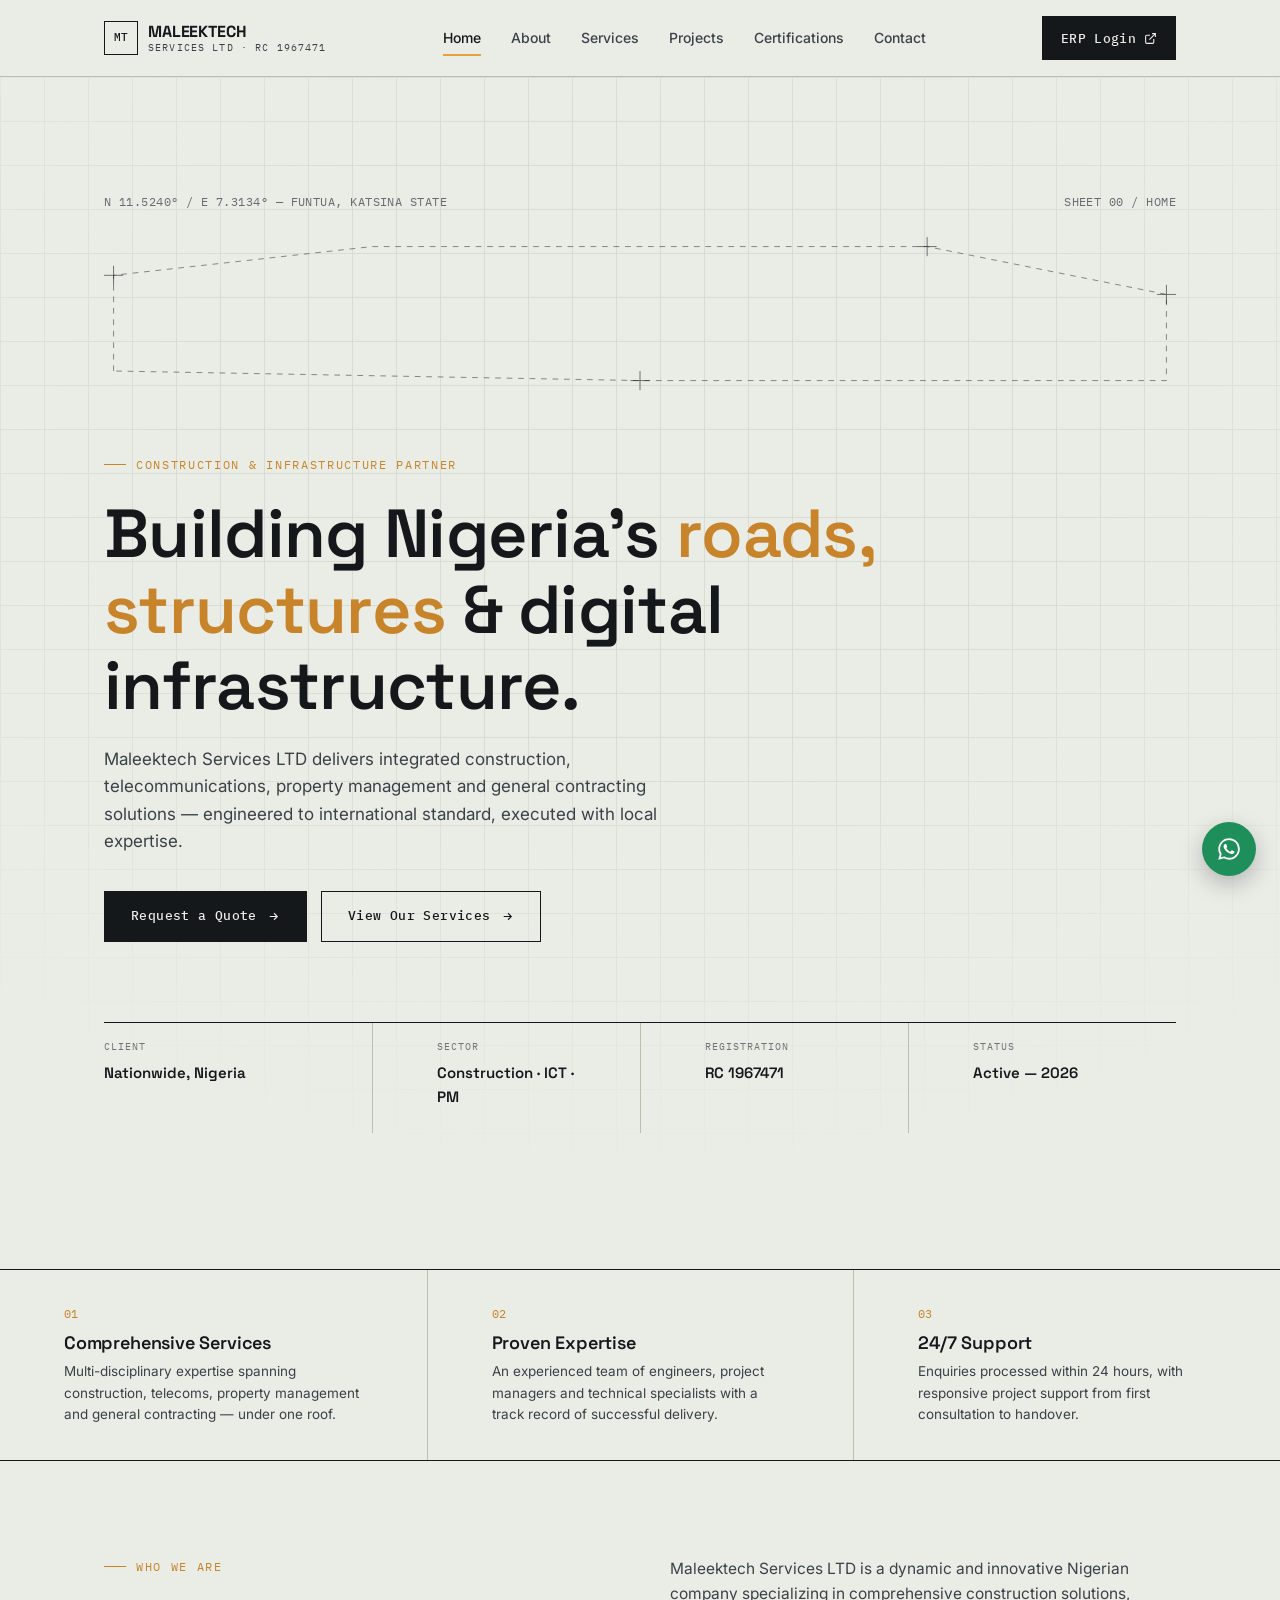
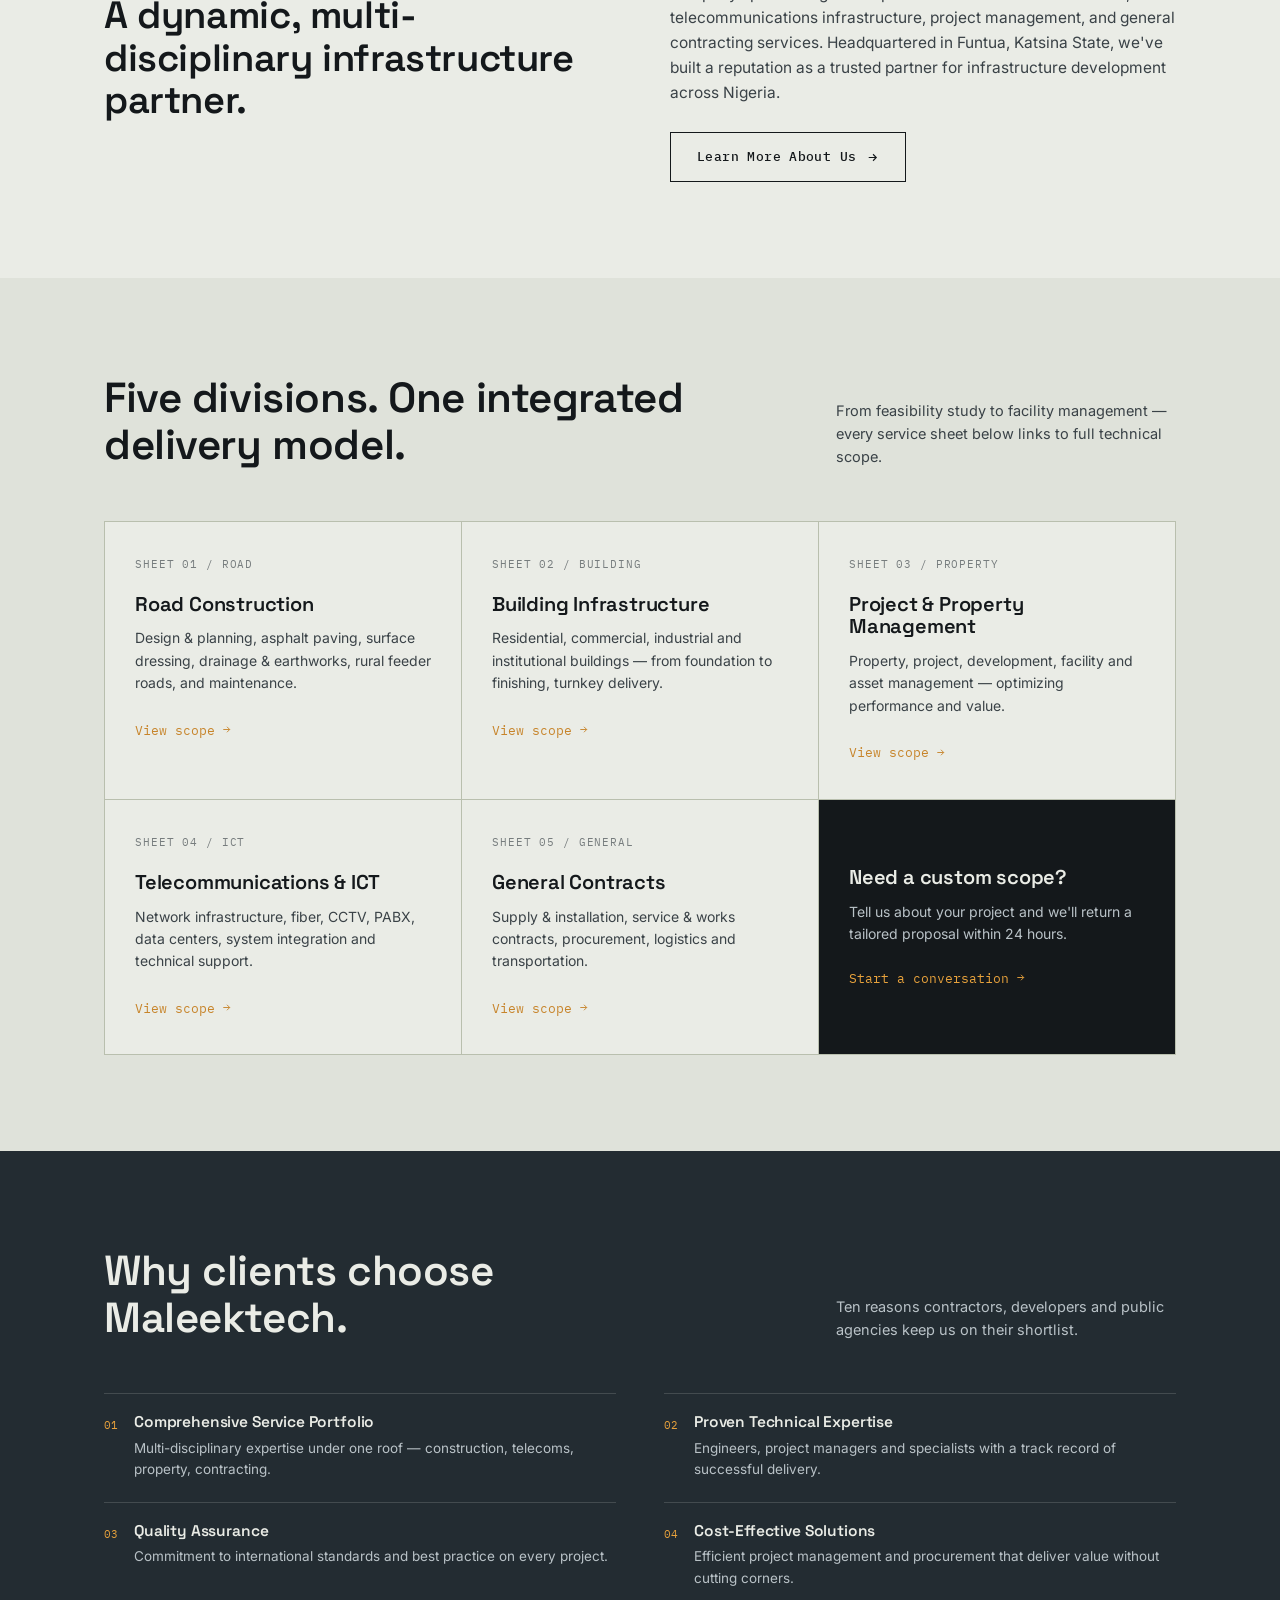
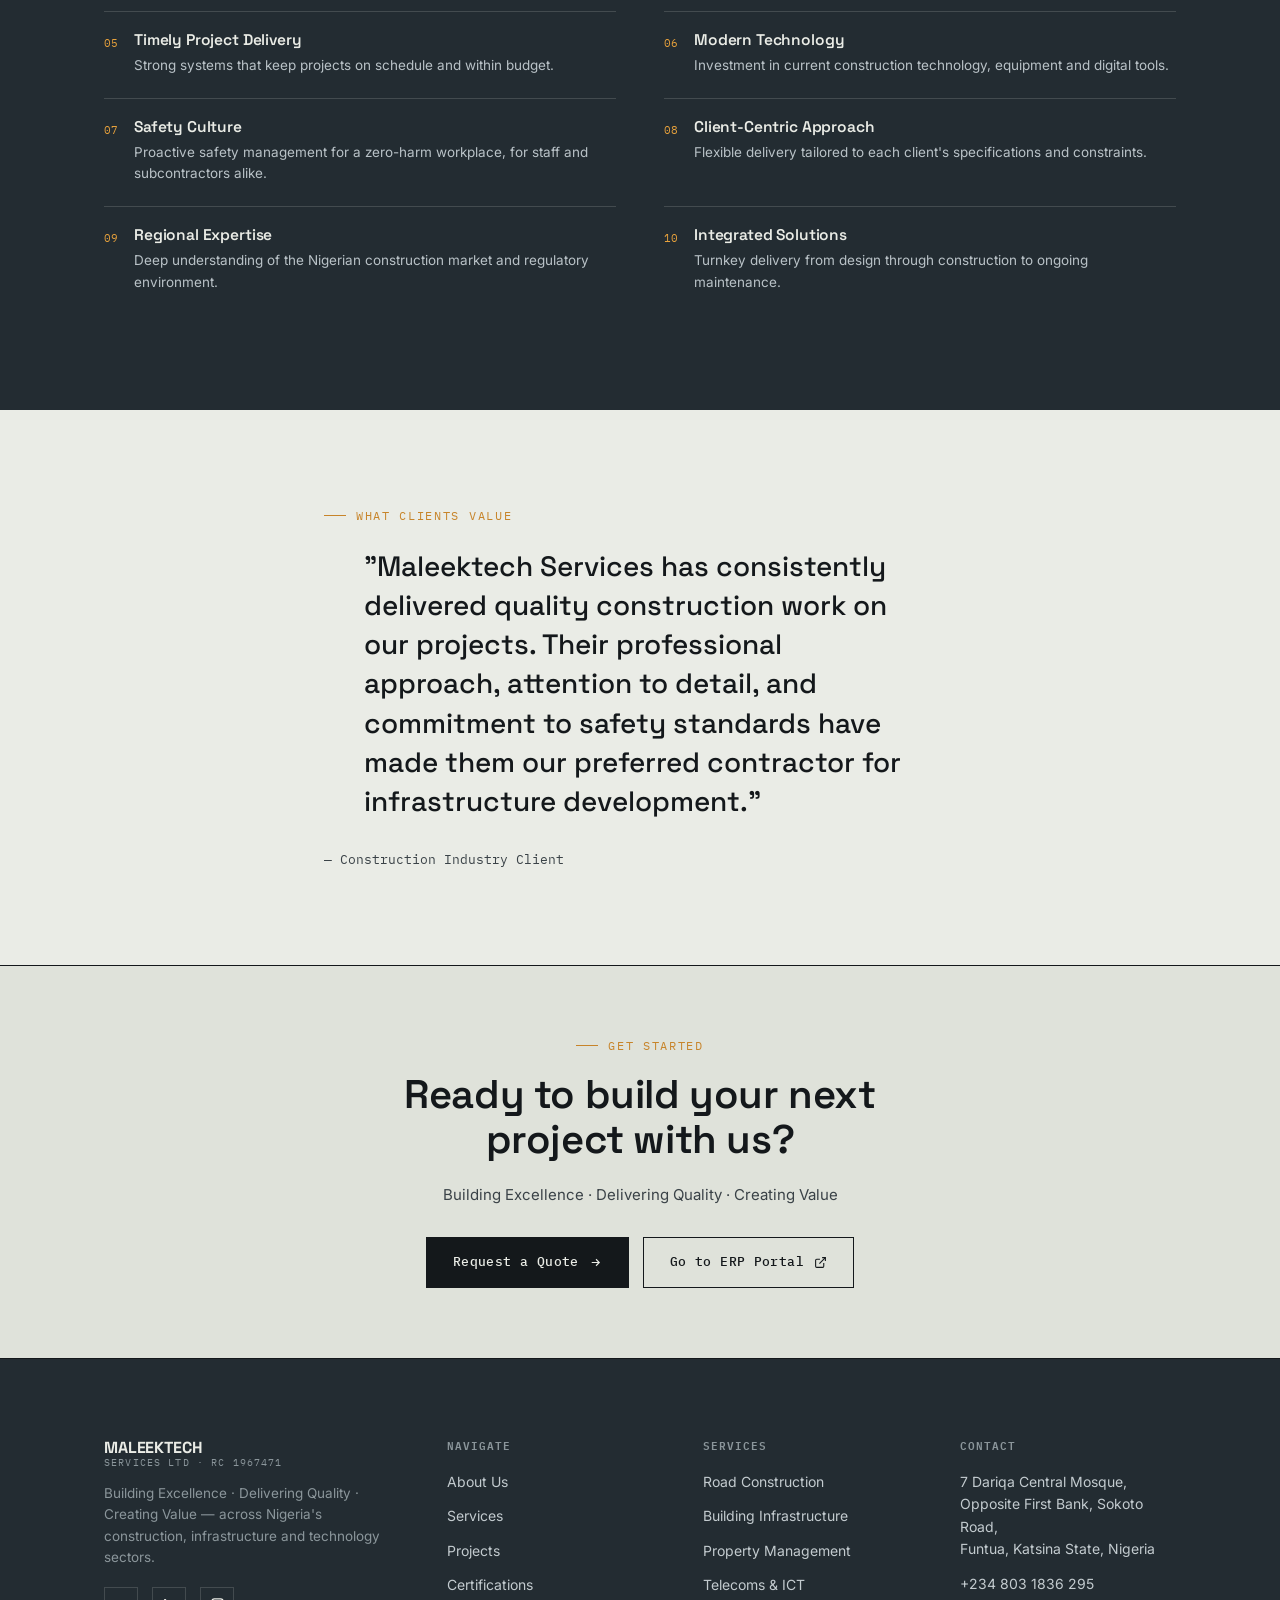
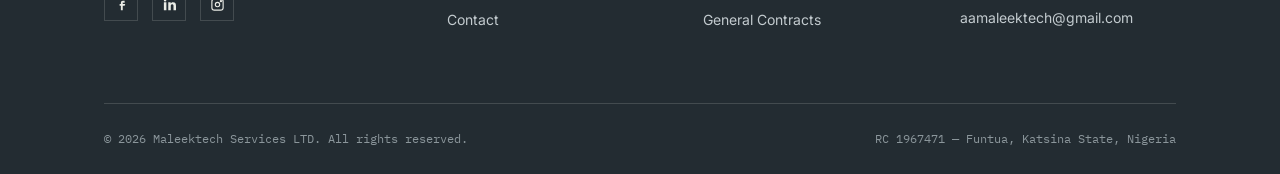
==== index.html @ f417056b "Initial upload of Maleektech Services Ltd website" ====
<!DOCTYPE html>
<html lang="en">
<head>
<meta charset="UTF-8">
<meta name="viewport" content="width=device-width, initial-scale=1.0">
<title>Maleektech Services LTD | Construction, Infrastructure &amp; ICT — Nigeria</title>
<meta name="description" content="Maleektech Services LTD (RC 1967471) delivers road construction, building infrastructure, telecommunications/ICT, property management and general contracting services across Nigeria.">
<link rel="stylesheet" href="css/style.css">
</head>
<body>

<!-- ================= HEADER ================= -->
<header class="site-header">
  <nav class="nav">
    <a href="index.html" class="brand">
      <div class="brand-mark"><span>MT</span></div>
      <div class="brand-text">MALEEKTECH<small>Services Ltd · RC 1967471</small></div>
    </a>
    <div class="nav-links">
      <a href="index.html" class="active">Home</a>
      <a href="about.html">About</a>
      <div class="has-drop">
        <a href="services.html">Services</a>
        <div class="dropdown">
          <a href="services.html#road">Road Construction</a>
          <a href="services.html#building">Building Infrastructure</a>
          <a href="services.html#property">Project &amp; Property Mgmt</a>
          <a href="services.html#ict">Telecoms &amp; ICT</a>
          <a href="services.html#general">General Contracts</a>
        </div>
      </div>
      <a href="projects.html">Projects</a>
      <a href="certifications.html">Certifications</a>
      <a href="contact.html">Contact</a>
    </div>
    <a class="erp-btn" href="https://maleek-tech.web.app/" target="_blank" rel="noopener">
      <span class="long">ERP</span> Login
      <svg viewBox="0 0 24 24" fill="none" stroke="currentColor" stroke-width="2"><path d="M18 13v6a2 2 0 01-2 2H5a2 2 0 01-2-2V8a2 2 0 012-2h6"/><path d="M15 3h6v6"/><path d="M10 14L21 3"/></svg>
    </a>
    <button class="nav-toggle" aria-label="Toggle menu" aria-expanded="false">
      <span></span><span></span><span></span>
    </button>
  </nav>
  <div class="mobile-panel">
    <div class="container">
      <a href="index.html">Home</a>
      <a href="about.html">About</a>
      <a href="services.html">Services</a>
      <a href="services.html#road" class="sub">— Road Construction</a>
      <a href="services.html#building" class="sub">— Building Infrastructure</a>
      <a href="services.html#property" class="sub">— Project &amp; Property Mgmt</a>
      <a href="services.html#ict" class="sub">— Telecoms &amp; ICT</a>
      <a href="services.html#general" class="sub">— General Contracts</a>
      <a href="projects.html">Projects</a>
      <a href="certifications.html">Certifications</a>
      <a href="contact.html">Contact</a>
      <a href="https://maleek-tech.web.app/" target="_blank" rel="noopener">ERP Login ↗</a>
    </div>
  </div>
</header>

<!-- ================= HERO ================= -->
<section class="hero reg-frame">
  <div class="hero-grid-bg"></div>
  <div class="hero-inner">
    <div class="hero-coords">
      <span>N 11.5240° / E 7.3134° — FUNTUA, KATSINA STATE</span>
      <span>SHEET 00 / HOME</span>
    </div>

    <div class="hero-boundary" aria-hidden="true">
      <svg viewBox="0 0 1120 160" preserveAspectRatio="none">
        <path class="boundary-path" d="M10,140 L10,40 L280,10 L860,10 L1110,60 L1110,150 L560,150 L10,140 Z"/>
        <g class="corner-mark c1" stroke="var(--ink)" stroke-width="1"><line x1="0" y1="40" x2="20" y2="40"/><line x1="10" y1="30" x2="10" y2="50"/></g>
        <g class="corner-mark c2" stroke="var(--ink)" stroke-width="1"><line x1="850" y1="10" x2="870" y2="10"/><line x1="860" y1="0" x2="860" y2="20"/></g>
        <g class="corner-mark c3" stroke="var(--ink)" stroke-width="1"><line x1="1100" y1="60" x2="1120" y2="60"/><line x1="1110" y1="50" x2="1110" y2="70"/></g>
        <g class="corner-mark c4" stroke="var(--ink)" stroke-width="1"><line x1="550" y1="150" x2="570" y2="150"/><line x1="560" y1="140" x2="560" y2="160"/></g>
      </svg>
    </div>

    <div class="hero-content">
      <div class="eyebrow">Construction &amp; Infrastructure Partner</div>
      <h1>Building Nigeria's <em>roads, structures</em> &amp; digital infrastructure.</h1>
      <p class="hero-lead">Maleektech Services LTD delivers integrated construction, telecommunications, property management and general contracting solutions — engineered to international standard, executed with local expertise.</p>
      <div class="hero-actions">
        <a href="contact.html" class="btn btn-primary">Request a Quote <svg viewBox="0 0 24 24" fill="none" stroke="currentColor" stroke-width="2"><path d="M5 12h14M13 6l6 6-6 6"/></svg></a>
        <a href="services.html" class="btn btn-outline">View Our Services <svg viewBox="0 0 24 24" fill="none" stroke="currentColor" stroke-width="2"><path d="M5 12h14M13 6l6 6-6 6"/></svg></a>
      </div>
    </div>

    <div class="title-block">
      <div><div class="tb-label">Client</div><div class="tb-value">Nationwide, Nigeria</div></div>
      <div><div class="tb-label">Sector</div><div class="tb-value">Construction · ICT · PM</div></div>
      <div><div class="tb-label">Registration</div><div class="tb-value">RC 1967471</div></div>
      <div><div class="tb-label">Status</div><div class="tb-value">Active — 2026</div></div>
    </div>
  </div>
</section>

<!-- ================= TRUST STRIP ================= -->
<section class="trust-strip" style="padding:0;">
  <div class="trust-grid">
    <div class="trust-item"><span class="num">01</span><h3>Comprehensive Services</h3><p>Multi-disciplinary expertise spanning construction, telecoms, property management and general contracting — under one roof.</p></div>
    <div class="trust-item"><span class="num">02</span><h3>Proven Expertise</h3><p>An experienced team of engineers, project managers and technical specialists with a track record of successful delivery.</p></div>
    <div class="trust-item"><span class="num">03</span><h3>24/7 Support</h3><p>Enquiries processed within 24 hours, with responsive project support from first consultation to handover.</p></div>
  </div>
</section>

<!-- ================= ABOUT PREVIEW ================= -->
<section class="section-paper">
  <div class="container split reveal">
    <div>
      <div class="eyebrow">Who We Are</div>
      <h2 style="margin-top:18px; font-size:clamp(26px,3.6vw,38px);">A dynamic, multi-disciplinary infrastructure partner.</h2>
    </div>
    <div>
      <p style="font-size:15.5px; color:var(--ink-soft);">Maleektech Services LTD is a dynamic and innovative Nigerian company specializing in comprehensive construction solutions, telecommunications infrastructure, project management, and general contracting services. Headquartered in Funtua, Katsina State, we've built a reputation as a trusted partner for infrastructure development across Nigeria.</p>
      <a href="about.html" class="btn btn-outline" style="margin-top:26px;">Learn More About Us <svg viewBox="0 0 24 24" fill="none" stroke="currentColor" stroke-width="2"><path d="M5 12h14M13 6l6 6-6 6"/></svg></a>
    </div>
  </div>
</section>

<!-- ================= SERVICES OVERVIEW ================= -->
<section class="section-tint">
  <div class="container">
    <div class="section-head reveal">
      <h2>Five divisions. One integrated delivery model.</h2>
      <p class="desc">From feasibility study to facility management — every service sheet below links to full technical scope.</p>
    </div>
    <div class="card-grid reveal">
      <div class="service-card">
        <div class="sheet-tag">SHEET 01 / ROAD</div>
        <h3>Road Construction</h3>
        <p>Design &amp; planning, asphalt paving, surface dressing, drainage &amp; earthworks, rural feeder roads, and maintenance.</p>
        <a href="services.html#road" class="card-link">View scope <svg viewBox="0 0 24 24" fill="none" stroke="currentColor" stroke-width="2"><path d="M5 12h14M13 6l6 6-6 6"/></svg></a>
      </div>
      <div class="service-card">
        <div class="sheet-tag">SHEET 02 / BUILDING</div>
        <h3>Building Infrastructure</h3>
        <p>Residential, commercial, industrial and institutional buildings — from foundation to finishing, turnkey delivery.</p>
        <a href="services.html#building" class="card-link">View scope <svg viewBox="0 0 24 24" fill="none" stroke="currentColor" stroke-width="2"><path d="M5 12h14M13 6l6 6-6 6"/></svg></a>
      </div>
      <div class="service-card">
        <div class="sheet-tag">SHEET 03 / PROPERTY</div>
        <h3>Project &amp; Property Management</h3>
        <p>Property, project, development, facility and asset management — optimizing performance and value.</p>
        <a href="services.html#property" class="card-link">View scope <svg viewBox="0 0 24 24" fill="none" stroke="currentColor" stroke-width="2"><path d="M5 12h14M13 6l6 6-6 6"/></svg></a>
      </div>
      <div class="service-card">
        <div class="sheet-tag">SHEET 04 / ICT</div>
        <h3>Telecommunications &amp; ICT</h3>
        <p>Network infrastructure, fiber, CCTV, PABX, data centers, system integration and technical support.</p>
        <a href="services.html#ict" class="card-link">View scope <svg viewBox="0 0 24 24" fill="none" stroke="currentColor" stroke-width="2"><path d="M5 12h14M13 6l6 6-6 6"/></svg></a>
      </div>
      <div class="service-card">
        <div class="sheet-tag">SHEET 05 / GENERAL</div>
        <h3>General Contracts</h3>
        <p>Supply &amp; installation, service &amp; works contracts, procurement, logistics and transportation.</p>
        <a href="services.html#general" class="card-link">View scope <svg viewBox="0 0 24 24" fill="none" stroke="currentColor" stroke-width="2"><path d="M5 12h14M13 6l6 6-6 6"/></svg></a>
      </div>
      <div class="service-card" style="display:flex; flex-direction:column; justify-content:center; background:var(--ink); color:var(--paper);">
        <h3 style="color:var(--paper);">Need a custom scope?</h3>
        <p style="color:#B9C2C7;">Tell us about your project and we'll return a tailored proposal within 24 hours.</p>
        <a href="contact.html" class="card-link" style="color:var(--amber);">Start a conversation <svg viewBox="0 0 24 24" fill="none" stroke="currentColor" stroke-width="2"><path d="M5 12h14M13 6l6 6-6 6"/></svg></a>
      </div>
    </div>
  </div>
</section>

<!-- ================= WHY CHOOSE US ================= -->
<section class="section-dark">
  <div class="container">
    <div class="section-head reveal">
      <h2>Why clients choose Maleektech.</h2>
      <p class="desc">Ten reasons contractors, developers and public agencies keep us on their shortlist.</p>
    </div>
    <div class="why-grid reveal">
      <div class="why-item"><span class="check">01</span><div><h4>Comprehensive Service Portfolio</h4><p>Multi-disciplinary expertise under one roof — construction, telecoms, property, contracting.</p></div></div>
      <div class="why-item"><span class="check">02</span><div><h4>Proven Technical Expertise</h4><p>Engineers, project managers and specialists with a track record of successful delivery.</p></div></div>
      <div class="why-item"><span class="check">03</span><div><h4>Quality Assurance</h4><p>Commitment to international standards and best practice on every project.</p></div></div>
      <div class="why-item"><span class="check">04</span><div><h4>Cost-Effective Solutions</h4><p>Efficient project management and procurement that deliver value without cutting corners.</p></div></div>
      <div class="why-item"><span class="check">05</span><div><h4>Timely Project Delivery</h4><p>Strong systems that keep projects on schedule and within budget.</p></div></div>
      <div class="why-item"><span class="check">06</span><div><h4>Modern Technology</h4><p>Investment in current construction technology, equipment and digital tools.</p></div></div>
      <div class="why-item"><span class="check">07</span><div><h4>Safety Culture</h4><p>Proactive safety management for a zero-harm workplace, for staff and subcontractors alike.</p></div></div>
      <div class="why-item"><span class="check">08</span><div><h4>Client-Centric Approach</h4><p>Flexible delivery tailored to each client's specifications and constraints.</p></div></div>
      <div class="why-item"><span class="check">09</span><div><h4>Regional Expertise</h4><p>Deep understanding of the Nigerian construction market and regulatory environment.</p></div></div>
      <div class="why-item"><span class="check">10</span><div><h4>Integrated Solutions</h4><p>Turnkey delivery from design through construction to ongoing maintenance.</p></div></div>
    </div>
  </div>
</section>

<!-- ================= TESTIMONIAL ================= -->
<section class="section-paper">
  <div class="container quote-block reveal">
    <div class="eyebrow">What Clients Value</div>
    <blockquote style="margin-top:22px;">"Maleektech Services has consistently delivered quality construction work on our projects. Their professional approach, attention to detail, and commitment to safety standards have made them our preferred contractor for infrastructure development."</blockquote>
    <cite>— Construction Industry Client</cite>
  </div>
</section>

<!-- ================= CTA BANNER ================= -->
<section class="cta-banner section-tint reveal">
  <div class="container" style="max-width:680px;">
    <div class="eyebrow" style="justify-content:center;">Get Started</div>
    <h2 style="margin-top:18px;">Ready to build your next project with us?</h2>
    <p style="color:var(--ink-soft); font-size:15px;">Building Excellence · Delivering Quality · Creating Value</p>
    <div class="btn-row">
      <a href="contact.html" class="btn btn-primary">Request a Quote <svg viewBox="0 0 24 24" fill="none" stroke="currentColor" stroke-width="2"><path d="M5 12h14M13 6l6 6-6 6"/></svg></a>
      <a href="https://maleek-tech.web.app/" target="_blank" rel="noopener" class="btn btn-outline">Go to ERP Portal <svg viewBox="0 0 24 24" fill="none" stroke="currentColor" stroke-width="2"><path d="M18 13v6a2 2 0 01-2 2H5a2 2 0 01-2-2V8a2 2 0 012-2h6"/><path d="M15 3h6v6"/><path d="M10 14L21 3"/></svg></a>
    </div>
  </div>
</section>

<!-- ================= FOOTER ================= -->
<footer>
  <div class="container">
    <div class="footer-grid">
      <div class="footer-brand">
        <div class="brand-text" style="color:var(--paper);">MALEEKTECH<small style="color:#8B969B;">Services Ltd · RC 1967471</small></div>
        <p>Building Excellence · Delivering Quality · Creating Value — across Nigeria's construction, infrastructure and technology sectors.</p>
        <div class="social-row">
          <a href="#" aria-label="Facebook"><svg viewBox="0 0 24 24" fill="currentColor"><path d="M14 9h3V6h-3c-1.66 0-3 1.34-3 3v2H9v3h2v7h3v-7h3l1-3h-4v-2c0-.55.45-1 1-1z"/></svg></a>
          <a href="#" aria-label="LinkedIn"><svg viewBox="0 0 24 24" fill="currentColor"><path d="M6.94 5a2 2 0 11-4 0 2 2 0 014 0zM3 8.5h4V21H3zM10 8.5h3.8v1.7h.05c.53-1 1.83-2 3.77-2 4.03 0 4.78 2.65 4.78 6.1V21h-4v-6.03c0-1.44-.03-3.3-2.02-3.3-2.02 0-2.33 1.58-2.33 3.2V21h-4z"/></svg></a>
          <a href="#" aria-label="Instagram"><svg viewBox="0 0 24 24" fill="none" stroke="currentColor" stroke-width="1.8"><rect x="3" y="3" width="18" height="18" rx="4"/><circle cx="12" cy="12" r="3.5"/><circle cx="17.5" cy="6.5" r="1"/></svg></a>
        </div>
      </div>
      <div>
        <h4>Navigate</h4>
        <ul>
          <li><a href="about.html">About Us</a></li>
          <li><a href="services.html">Services</a></li>
          <li><a href="projects.html">Projects</a></li>
          <li><a href="certifications.html">Certifications</a></li>
          <li><a href="contact.html">Contact</a></li>
        </ul>
      </div>
      <div>
        <h4>Services</h4>
        <ul>
          <li><a href="services.html#road">Road Construction</a></li>
          <li><a href="services.html#building">Building Infrastructure</a></li>
          <li><a href="services.html#property">Property Management</a></li>
          <li><a href="services.html#ict">Telecoms &amp; ICT</a></li>
          <li><a href="services.html#general">General Contracts</a></li>
        </ul>
      </div>
      <div>
        <h4>Contact</h4>
        <ul>
          <li>7 Dariqa Central Mosque,<br>Opposite First Bank, Sokoto Road,<br>Funtua, Katsina State, Nigeria</li>
          <li><a href="tel:+2348031836295">+234 803 1836 295</a></li>
          <li><a href="mailto:aamaleektech@gmail.com">aamaleektech@gmail.com</a></li>
        </ul>
      </div>
    </div>
    <div class="footer-bottom">
      <span>© 2026 Maleektech Services LTD. All rights reserved.</span>
      <span>RC 1967471 — Funtua, Katsina State, Nigeria</span>
    </div>
  </div>
</footer>

<a class="wa-float" href="https://wa.me/2348031836295" target="_blank" rel="noopener" aria-label="Chat on WhatsApp">
  <svg viewBox="0 0 24 24"><path d="M12.04 2C6.58 2 2.13 6.45 2.13 11.91c0 1.75.46 3.45 1.32 4.95L2.05 22l5.29-1.39a9.9 9.9 0 004.7 1.2h.01c5.46 0 9.9-4.45 9.9-9.91 0-2.65-1.03-5.14-2.9-7.01A9.82 9.82 0 0012.04 2zm0 18.14h-.01a8.2 8.2 0 01-4.18-1.14l-.3-.18-3.14.82.84-3.06-.2-.32a8.2 8.2 0 01-1.26-4.35c0-4.54 3.7-8.24 8.26-8.24a8.2 8.2 0 015.84 2.42 8.2 8.2 0 012.42 5.83c0 4.55-3.7 8.24-8.27 8.24zm4.52-6.17c-.25-.12-1.47-.72-1.7-.81-.23-.08-.4-.12-.56.12-.17.25-.64.81-.79.97-.14.17-.29.19-.54.06-.25-.12-1.04-.38-1.99-1.22-.73-.65-1.23-1.46-1.37-1.71-.14-.25-.02-.38.11-.5.11-.11.25-.29.37-.43.12-.14.16-.25.25-.41.08-.17.04-.31-.02-.43-.06-.12-.56-1.34-.76-1.84-.2-.48-.41-.42-.56-.43h-.48c-.17 0-.43.06-.66.31-.23.25-.86.84-.86 2.05s.88 2.38 1 2.54c.12.17 1.73 2.64 4.2 3.7.59.25 1.05.4 1.4.52.59.19 1.13.16 1.55.1.47-.07 1.47-.6 1.68-1.18.21-.58.21-1.08.14-1.18-.06-.11-.23-.17-.48-.29z"/></svg>
</a>

<script src="js/script.js"></script>
</body>
</html>
---- css/style.css ----
/* ============================================================
   MALEEKTECH SERVICES LTD — DESIGN SYSTEM
   Concept: the engineering site-plan / survey drawing.
   Every structural device (corner marks, sheet numbers, coordinate
   labels, boundary lines) mirrors an actual convention from
   construction drawings — the artifact this company produces.
   ============================================================ */

@import url('https://fonts.googleapis.com/css2?family=Space+Grotesk:wght@500;600;700&family=Inter:wght@400;500;600;700&family=IBM+Plex+Mono:wght@400;500&display=swap');

:root{
  /* --- color tokens --- */
  --ink:        #14181B;   /* primary text / dark surfaces */
  --ink-soft:   #3A4247;
  --paper:      #EAECE6;   /* light surface — limestone/concrete, not cream */
  --paper-2:    #DFE2DA;   /* slightly deeper paper for contrast blocks */
  --steel:      #3E4C56;   /* structural blue-grey */
  --steel-deep: #232C32;
  --amber:      #E8A23C;   /* road-marking safety amber — primary accent */
  --amber-deep: #C7842A;
  --rust:       #B54A2C;   /* rebar rust — secondary accent, used sparingly */
  --line:       #B9BFAE;   /* hairline / grid color on paper */
  --line-dark:  rgba(234,236,230,0.16);
  --white:      #FFFFFF;

  --font-display: 'Space Grotesk', sans-serif;
  --font-body:    'Inter', sans-serif;
  --font-mono:    'IBM Plex Mono', monospace;

  --max: 1200px;
  --edge: clamp(20px, 5vw, 64px);
}

*,*::before,*::after{ box-sizing:border-box; }
html{ scroll-behavior:smooth; }
@media (prefers-reduced-motion: reduce){
  html{ scroll-behavior:auto; }
  *,*::before,*::after{ animation-duration:0.001ms !important; animation-iteration-count:1 !important; transition-duration:0.001ms !important; }
}

body{
  margin:0;
  background:var(--paper);
  color:var(--ink);
  font-family:var(--font-body);
  font-size:16px;
  line-height:1.6;
  -webkit-font-smoothing:antialiased;
}

img{ max-width:100%; display:block; }
a{ color:inherit; text-decoration:none; }
ul{ margin:0; padding:0; list-style:none; }
h1,h2,h3,h4{ font-family:var(--font-display); font-weight:600; line-height:1.12; margin:0; letter-spacing:-0.01em; }
p{ margin:0; }

:focus-visible{
  outline:2px solid var(--amber-deep);
  outline-offset:3px;
}

.container{ max-width:var(--max); margin:0 auto; padding:0 var(--edge); }

.eyebrow{
  font-family:var(--font-mono);
  font-size:12px;
  letter-spacing:0.14em;
  text-transform:uppercase;
  color:var(--amber-deep);
  display:flex; align-items:center; gap:10px;
}
.eyebrow::before{
  content:''; width:22px; height:1px; background:var(--amber-deep); display:inline-block;
}

/* ---------- coordinate / sheet-number label (drawing convention) ---------- */
.sheet-tag{
  font-family:var(--font-mono);
  font-size:11px;
  letter-spacing:0.08em;
  color:var(--ink-soft);
  opacity:0.65;
}

/* ---------- corner registration marks ---------- */
.reg-frame{ position:relative; }
.reg-frame::before,
.reg-frame::after,
.reg-frame .rc2,
.reg-frame .rc3{
  content:''; position:absolute; width:14px; height:14px;
  border:1px solid currentColor; opacity:0.35;
}
.reg-frame::before{ top:-1px; left:-1px; border-right:none; border-bottom:none; }
.reg-frame::after{ top:-1px; right:-1px; border-left:none; border-bottom:none; }

/* ============================================================
   HEADER / NAV
   ============================================================ */
.site-header{
  position:sticky; top:0; z-index:100;
  background:rgba(234,236,230,0.92);
  backdrop-filter:blur(10px);
  border-bottom:1px solid var(--line);
}
.nav{
  display:flex; align-items:center; justify-content:space-between;
  padding:16px var(--edge);
  max-width:var(--max); margin:0 auto;
}
.brand{ display:flex; align-items:center; gap:10px; }
.brand-mark{
  width:34px; height:34px; border:1.5px solid var(--ink);
  display:flex; align-items:center; justify-content:center;
  font-family:var(--font-mono); font-size:11px; font-weight:500;
  position:relative;
  flex-shrink:0;
}
.brand-mark span{ transform:rotate(0deg); }
.brand-text{ font-family:var(--font-display); font-weight:700; font-size:16px; letter-spacing:-0.01em; line-height:1.1; }
.brand-text small{ display:block; font-family:var(--font-mono); font-weight:400; font-size:9.5px; letter-spacing:0.12em; color:var(--ink-soft); text-transform:uppercase; margin-top:2px; }

.nav-links{ display:flex; align-items:center; gap:30px; }
.nav-links a{
  font-size:14px; font-weight:500; color:var(--ink-soft);
  position:relative; padding:4px 0;
  transition:color .2s ease;
}
.nav-links a:hover, .nav-links a.active{ color:var(--ink); }
.nav-links a.active::after{
  content:''; position:absolute; left:0; right:0; bottom:-3px; height:2px; background:var(--amber);
}
.has-drop{ position:relative; }
.dropdown{
  position:absolute; top:calc(100% + 14px); left:50%; transform:translateX(-50%);
  background:var(--white); border:1px solid var(--line);
  min-width:240px; padding:8px; opacity:0; visibility:hidden;
  transform-origin:top center;
  transition:opacity .18s ease, visibility .18s ease, top .18s ease;
  box-shadow:0 14px 30px rgba(20,24,27,0.12);
}
.has-drop:hover .dropdown, .has-drop:focus-within .dropdown{
  opacity:1; visibility:visible; top:calc(100% + 8px);
}
.dropdown a{
  display:block; padding:10px 12px; font-size:13.5px; color:var(--ink);
  border-radius:2px;
}
.dropdown a:hover{ background:var(--paper); color:var(--amber-deep); }

.erp-btn{
  font-family:var(--font-mono); font-size:12.5px; font-weight:500;
  letter-spacing:0.03em;
  background:var(--ink); color:var(--paper);
  padding:11px 18px; border:1px solid var(--ink);
  display:inline-flex; align-items:center; gap:8px;
  transition:background .2s ease, color .2s ease, transform .15s ease;
  white-space:nowrap;
}
.erp-btn:hover{ background:var(--amber); border-color:var(--amber); color:var(--ink); transform:translateY(-1px); }
.erp-btn svg{ width:13px; height:13px; }

.nav-toggle{ display:none; background:none; border:none; cursor:pointer; padding:6px; }
.nav-toggle span{ display:block; width:22px; height:2px; background:var(--ink); margin:5px 0; transition:transform .2s ease, opacity .2s ease; }

.mobile-panel{ display:none; }

@media (max-width: 940px){
  .nav-links{ display:none; }
  .erp-btn span.long{ display:none; }
  .nav-toggle{ display:block; }
  .mobile-panel{
    display:block; max-height:0; overflow:hidden; background:var(--paper);
    border-top:1px solid var(--line); transition:max-height .3s ease;
  }
  .mobile-panel.open{ max-height:640px; }
  .mobile-panel .container{ padding:18px var(--edge) 26px; display:flex; flex-direction:column; gap:2px; }
  .mobile-panel a{ padding:12px 0; font-size:15px; border-bottom:1px solid var(--line-dark); color:var(--ink-soft); }
  .mobile-panel .sub{ padding-left:14px; font-size:13.5px; }
}

/* ============================================================
   BUTTONS
   ============================================================ */
.btn{
  display:inline-flex; align-items:center; gap:10px;
  font-family:var(--font-mono); font-size:13px; font-weight:500; letter-spacing:0.03em;
  padding:14px 26px; border:1px solid var(--ink); cursor:pointer;
  transition:all .2s ease;
}
.btn-primary{ background:var(--ink); color:var(--paper); }
.btn-primary:hover{ background:var(--amber); border-color:var(--amber); color:var(--ink); }
.btn-outline{ background:transparent; color:var(--ink); }
.btn-outline:hover{ background:var(--ink); color:var(--paper); }
.btn-on-dark{ border-color:var(--paper); color:var(--paper); }
.btn-on-dark:hover{ background:var(--amber); border-color:var(--amber); color:var(--ink); }
.btn svg{ width:13px; height:13px; transition:transform .2s ease; }
.btn:hover svg{ transform:translateX(3px); }

/* ============================================================
   HERO — the signature: a self-drawing site-boundary plan
   ============================================================ */
.hero{
  position:relative; overflow:hidden;
  background:var(--paper);
  padding-top:56px;
}
.hero-grid-bg{
  position:absolute; inset:0;
  background-image:
    linear-gradient(var(--line) 1px, transparent 1px),
    linear-gradient(90deg, var(--line) 1px, transparent 1px);
  background-size:44px 44px;
  opacity:0.35;
  mask-image:radial-gradient(ellipse 90% 70% at 50% 30%, black 40%, transparent 90%);
}
.hero-inner{
  position:relative; max-width:var(--max); margin:0 auto; padding:60px var(--edge) 40px;
}
.hero-coords{
  display:flex; justify-content:space-between; font-family:var(--font-mono); font-size:11.5px; color:var(--ink-soft);
  padding-bottom:26px; letter-spacing:0.04em;
}
.hero-coords span{ opacity:0.75; }

.hero-boundary{ position:relative; width:100%; }
.hero-boundary svg{ width:100%; height:auto; display:block; }
.boundary-path{
  fill:none; stroke:var(--ink); stroke-width:1; stroke-dasharray:6 6;
  stroke-dashoffset:2000; opacity:0.5;
  animation:draw-boundary 2.6s ease forwards .2s;
}
@keyframes draw-boundary{ to{ stroke-dashoffset:0; } }
.corner-mark{ opacity:0; animation:fade-in .5s ease forwards; }
.corner-mark.c1{ animation-delay:1.4s; }
.corner-mark.c2{ animation-delay:1.6s; }
.corner-mark.c3{ animation-delay:1.8s; }
.corner-mark.c4{ animation-delay:2.0s; }
@keyframes fade-in{ to{ opacity:0.6; } }

.hero-content{
  position:relative; padding:64px 0 24px; max-width:820px;
}
.hero-content .eyebrow{ margin-bottom:22px; }
.hero-content h1{
  font-size:clamp(38px, 6vw, 68px);
  color:var(--ink);
}
.hero-content h1 em{ font-style:normal; color:var(--amber-deep); }
.hero-lead{
  margin-top:22px; font-size:17px; color:var(--ink-soft); max-width:560px;
}
.hero-actions{ display:flex; gap:14px; margin-top:36px; flex-wrap:wrap; }

.title-block{
  position:relative; margin-top:56px; border-top:1px solid var(--ink);
  display:grid; grid-template-columns:repeat(4,1fr);
}
.title-block > div{
  padding:16px var(--edge) 24px; border-left:1px solid var(--line);
}
.title-block > div:first-child{ border-left:none; padding-left:0; }
.title-block .tb-label{ font-family:var(--font-mono); font-size:10px; letter-spacing:0.1em; text-transform:uppercase; color:var(--ink-soft); opacity:0.7; margin-bottom:6px; }
.title-block .tb-value{ font-family:var(--font-display); font-size:15px; font-weight:600; }
@media (max-width: 760px){
  .title-block{ grid-template-columns:repeat(2,1fr); }
  .title-block > div:nth-child(3){ border-left:none; }
}

/* ============================================================
   SECTIONS
   ============================================================ */
section{ padding:96px 0; }
.section-paper{ background:var(--paper); }
.section-dark{ background:var(--steel-deep); color:var(--paper); }
.section-tint{ background:var(--paper-2); }

.section-head{ display:flex; justify-content:space-between; align-items:flex-end; gap:30px; margin-bottom:52px; flex-wrap:wrap; }
.section-head h2{ font-size:clamp(28px, 4vw, 42px); max-width:640px; }
.section-head .desc{ max-width:340px; font-size:14.5px; color:var(--ink-soft); }
.section-dark .section-head .desc{ color:#B9C2C7; }
.section-dark .eyebrow{ color:var(--amber); }
.section-dark .eyebrow::before{ background:var(--amber); }

/* trust strip */
.trust-strip{ border-top:1px solid var(--ink); border-bottom:1px solid var(--ink); }
.trust-grid{ display:grid; grid-template-columns:repeat(3,1fr); }
.trust-item{ padding:34px var(--edge); border-left:1px solid var(--line); }
.trust-item:first-child{ border-left:none; }
.trust-item .num{ font-family:var(--font-mono); font-size:12px; color:var(--amber-deep); margin-bottom:10px; display:block; }
.trust-item h3{ font-size:18px; margin-bottom:8px; }
.trust-item p{ font-size:13.5px; color:var(--ink-soft); }
@media (max-width: 760px){
  .trust-grid{ grid-template-columns:1fr; }
  .trust-item{ border-left:none; border-top:1px solid var(--line); }
  .trust-item:first-child{ border-top:none; }
}

/* service cards */
.card-grid{ display:grid; grid-template-columns:repeat(3,1fr); gap:1px; background:var(--line); border:1px solid var(--line); }
.service-card{
  background:var(--paper); padding:34px 30px; position:relative;
  transition:background .25s ease;
}
.service-card:hover{ background:var(--white); }
.service-card .sheet-tag{ margin-bottom:20px; }
.service-card h3{ font-size:20px; margin-bottom:12px; }
.service-card p{ font-size:14px; color:var(--ink-soft); margin-bottom:22px; }
.service-card .card-link{ font-family:var(--font-mono); font-size:12.5px; color:var(--amber-deep); display:inline-flex; align-items:center; gap:6px; }
.service-card .card-link svg{ width:11px; height:11px; transition:transform .2s ease; }
.service-card:hover .card-link svg{ transform:translateX(3px); }
@media (max-width: 900px){ .card-grid{ grid-template-columns:1fr; } }

/* why us checklist */
.why-grid{ display:grid; grid-template-columns:1fr 1fr; gap:1px 48px; }
.why-item{ display:flex; gap:16px; padding:20px 0; border-top:1px solid var(--line-dark); }
.why-item .check{ font-family:var(--font-mono); font-size:11px; color:var(--amber); flex-shrink:0; margin-top:3px; }
.why-item h4{ font-size:15.5px; margin-bottom:6px; }
.why-item p{ font-size:13.5px; color:#B9C2C7; }
@media (max-width: 760px){ .why-grid{ grid-template-columns:1fr; } }

/* testimonial */
.quote-block{ max-width:760px; }
.quote-block blockquote{ font-family:var(--font-display); font-size:clamp(20px,2.6vw,28px); line-height:1.4; font-weight:500; }
.quote-block cite{ display:block; margin-top:24px; font-family:var(--font-mono); font-size:12.5px; font-style:normal; color:var(--ink-soft); }

/* CTA banner */
.cta-banner{
  border-top:1px solid var(--ink); border-bottom:1px solid var(--ink);
  padding:70px var(--edge); text-align:center;
}
.cta-banner h2{ font-size:clamp(26px,4vw,40px); margin-bottom:20px; }
.cta-banner .btn-row{ display:flex; justify-content:center; gap:14px; margin-top:30px; flex-wrap:wrap; }

/* ============================================================
   PAGE HEADER (interior pages)
   ============================================================ */
.page-hero{ padding:60px 0 50px; border-bottom:1px solid var(--ink); position:relative; }
.page-hero .container{ position:relative; }
.page-hero h1{ font-size:clamp(32px,5vw,54px); margin-top:20px; }
.page-hero .lead{ margin-top:18px; max-width:600px; color:var(--ink-soft); font-size:15.5px; }
.breadcrumb{ font-family:var(--font-mono); font-size:12px; color:var(--ink-soft); }
.breadcrumb a{ color:var(--amber-deep); }

/* ============================================================
   ABOUT PAGE
   ============================================================ */
.split{ display:grid; grid-template-columns:1fr 1fr; gap:60px; align-items:start; }
@media (max-width:840px){ .split{ grid-template-columns:1fr; } }
.value-grid{ display:grid; grid-template-columns:repeat(3,1fr); gap:1px; background:var(--line); border:1px solid var(--line); }
.value-card{ background:var(--paper); padding:30px 26px; }
.value-card .sheet-tag{ display:block; margin-bottom:16px; }
.value-card h3{ font-size:16px; margin-bottom:10px; letter-spacing:0.02em; }
.value-card p{ font-size:13.5px; color:var(--ink-soft); }
@media (max-width:760px){ .value-grid{ grid-template-columns:1fr; } }

.vm-grid{ display:grid; grid-template-columns:1fr 1fr; gap:1px; background:var(--ink); border:1px solid var(--ink); }
.vm-card{ background:var(--steel-deep); color:var(--paper); padding:44px 38px; }
.vm-card .sheet-tag{ color:var(--amber); opacity:0.9; }
.vm-card h3{ font-size:24px; margin:16px 0 16px; color:var(--paper); }
.vm-card p{ font-size:15px; color:#C3CBCF; }
@media (max-width:760px){ .vm-grid{ grid-template-columns:1fr; } }

/* ============================================================
   SERVICES PAGE — drawing sheet tabs
   ============================================================ */
.sheet-nav{
  display:flex; flex-wrap:wrap; border-bottom:1px solid var(--ink);
  position:sticky; top:73px; background:var(--paper); z-index:40;
}
.sheet-nav button{
  font-family:var(--font-mono); font-size:12.5px; letter-spacing:0.03em;
  padding:16px 22px; background:none; border:none; cursor:pointer;
  color:var(--ink-soft); border-bottom:2px solid transparent; margin-bottom:-1px;
  transition:color .2s ease, border-color .2s ease;
  white-space:nowrap;
}
.sheet-nav button:hover{ color:var(--ink); }
.sheet-nav button.active{ color:var(--ink); border-bottom-color:var(--amber); font-weight:500; }

.sheet-panel{ display:none; padding:60px 0; }
.sheet-panel.active{ display:block; animation:panel-in .4s ease; }
@keyframes panel-in{ from{ opacity:0; transform:translateY(8px);} to{ opacity:1; transform:translateY(0);} }

.sheet-head{ display:flex; justify-content:space-between; align-items:flex-start; gap:30px; margin-bottom:44px; flex-wrap:wrap; border-bottom:1px solid var(--line); padding-bottom:36px; }
.sheet-head h2{ font-size:clamp(26px,3.4vw,38px); max-width:600px; }
.sheet-head p{ margin-top:14px; color:var(--ink-soft); font-size:14.5px; max-width:600px; }

.spec-grid{ display:grid; grid-template-columns:1fr 1fr; gap:1px; background:var(--line); border:1px solid var(--line); }
.spec-block{ background:var(--paper); padding:32px 28px; }
.spec-block h3{ font-size:15px; font-family:var(--font-mono); text-transform:uppercase; letter-spacing:0.06em; margin-bottom:18px; color:var(--ink); font-weight:500; }
.spec-block ul li{ font-size:14.5px; padding:9px 0 9px 20px; position:relative; color:var(--ink-soft); border-top:1px solid var(--line-dark); }
.spec-block ul li:first-child{ border-top:none; }
.spec-block ul li::before{ content:'—'; position:absolute; left:0; color:var(--amber-deep); }
@media (max-width:760px){ .spec-grid{ grid-template-columns:1fr; } }

.tag-cloud{ display:flex; flex-wrap:wrap; gap:10px; }
.tag-cloud span{ font-family:var(--font-mono); font-size:12.5px; border:1px solid var(--line); padding:9px 14px; color:var(--ink-soft); }

/* ============================================================
   PROJECTS PAGE
   ============================================================ */
.filter-row{ display:flex; gap:10px; flex-wrap:wrap; margin-bottom:44px; }
.filter-row button{
  font-family:var(--font-mono); font-size:12.5px; padding:10px 18px;
  border:1px solid var(--ink); background:none; cursor:pointer; color:var(--ink-soft);
  transition:all .2s ease;
}
.filter-row button.active, .filter-row button:hover{ background:var(--ink); color:var(--paper); }

.project-grid{ display:grid; grid-template-columns:repeat(3,1fr); gap:26px; }
@media (max-width:900px){ .project-grid{ grid-template-columns:1fr 1fr; } }
@media (max-width:620px){ .project-grid{ grid-template-columns:1fr; } }
.project-card{ border:1px solid var(--line); background:var(--white); }
.project-thumb{
  aspect-ratio:4/3; position:relative; overflow:hidden; border-bottom:1px solid var(--line);
  background:
    repeating-linear-gradient(45deg, var(--paper-2) 0 2px, transparent 2px 14px),
    var(--steel);
  display:flex; align-items:flex-end; padding:16px;
}
.project-thumb .sheet-tag{ color:var(--paper); opacity:0.8; font-size:10.5px; }
.project-body{ padding:22px; }
.project-body .cat{ font-family:var(--font-mono); font-size:11px; color:var(--amber-deep); text-transform:uppercase; letter-spacing:0.06em; }
.project-body h3{ font-size:17px; margin:10px 0 8px; }
.project-body p{ font-size:13.5px; color:var(--ink-soft); }
.project-body .loc{ margin-top:14px; font-family:var(--font-mono); font-size:11.5px; color:var(--ink-soft); opacity:0.75; }

.placeholder-note{
  border:1px dashed var(--line); padding:30px; text-align:center; margin-top:50px;
  font-size:14px; color:var(--ink-soft);
}
.placeholder-note strong{ color:var(--ink); }

/* ============================================================
   CERTIFICATIONS PAGE
   ============================================================ */
.cert-grid{ display:grid; grid-template-columns:repeat(4,1fr); gap:20px; }
@media (max-width:900px){ .cert-grid{ grid-template-columns:repeat(2,1fr); } }
@media (max-width:560px){ .cert-grid{ grid-template-columns:1fr; } }
.cert-card{ border:1px solid var(--line); background:var(--white); padding:26px 20px; text-align:center; }
.cert-icon{ width:38px; height:38px; margin:0 auto 18px; border:1px solid var(--ink); display:flex; align-items:center; justify-content:center; }
.cert-icon svg{ width:18px; height:18px; }
.cert-card h4{ font-size:14px; margin-bottom:8px; }
.cert-card p{ font-size:12px; color:var(--ink-soft); }
.cert-card .status{ margin-top:14px; display:inline-block; font-family:var(--font-mono); font-size:10.5px; padding:4px 10px; background:var(--paper-2); color:var(--ink-soft); }

.rc-banner{
  display:flex; align-items:center; justify-content:space-between; gap:20px; flex-wrap:wrap;
  background:var(--ink); color:var(--paper); padding:32px var(--edge); margin-bottom:60px;
}
.rc-banner .rc-num{ font-family:var(--font-mono); font-size:clamp(22px,3vw,30px); color:var(--amber); }
.rc-banner .rc-label{ font-family:var(--font-mono); font-size:11px; letter-spacing:0.1em; text-transform:uppercase; opacity:0.6; margin-bottom:6px; }

/* ============================================================
   CONTACT PAGE
   ============================================================ */
.contact-grid{ display:grid; grid-template-columns:1fr 1fr; gap:60px; }
@media (max-width:900px){ .contact-grid{ grid-template-columns:1fr; } }
.info-list{ display:flex; flex-direction:column; }
.info-row{ padding:22px 0; border-top:1px solid var(--line); }
.info-row:last-child{ border-bottom:1px solid var(--line); }
.info-row .label{ font-family:var(--font-mono); font-size:11px; text-transform:uppercase; letter-spacing:0.09em; color:var(--ink-soft); margin-bottom:8px; }
.info-row .val{ font-size:16px; font-weight:500; }
.info-row .val a:hover{ color:var(--amber-deep); }

.form-field{ margin-bottom:20px; }
.form-field label{ display:block; font-family:var(--font-mono); font-size:11.5px; text-transform:uppercase; letter-spacing:0.07em; margin-bottom:8px; color:var(--ink-soft); }
.form-field input, .form-field select, .form-field textarea{
  width:100%; border:1px solid var(--ink); background:var(--white); padding:13px 14px;
  font-family:var(--font-body); font-size:14.5px; color:var(--ink);
}
.form-field textarea{ resize:vertical; min-height:110px; }
.form-field input:focus, .form-field select:focus, .form-field textarea:focus{ outline:2px solid var(--amber-deep); outline-offset:1px; }
.map-frame{ border:1px solid var(--line); width:100%; height:280px; margin-top:36px; filter:grayscale(0.3) contrast(1.05); }

/* ============================================================
   FOOTER
   ============================================================ */
footer{ background:var(--steel-deep); color:var(--paper); padding:80px 0 0; }
.footer-grid{ display:grid; grid-template-columns:1.4fr 1fr 1fr 1fr; gap:40px; padding-bottom:60px; border-bottom:1px solid var(--line-dark); }
@media (max-width:820px){ .footer-grid{ grid-template-columns:1fr 1fr; } }
@media (max-width:520px){ .footer-grid{ grid-template-columns:1fr; } }
.footer-grid h4{ font-family:var(--font-mono); font-size:11px; text-transform:uppercase; letter-spacing:0.09em; color:#8B969B; margin-bottom:20px; }
.footer-grid li{ margin-bottom:12px; font-size:14px; color:#C3CBCF; }
.footer-grid a:hover{ color:var(--amber); }
.footer-brand p{ font-size:13.5px; color:#8B969B; margin-top:14px; max-width:280px; }
.footer-bottom{ display:flex; justify-content:space-between; padding:26px 0; font-family:var(--font-mono); font-size:11.5px; color:#8B969B; flex-wrap:wrap; gap:10px; }
.social-row{ display:flex; gap:14px; margin-top:18px; }
.social-row a{ width:34px; height:34px; border:1px solid var(--line-dark); display:flex; align-items:center; justify-content:center; }
.social-row a:hover{ border-color:var(--amber); color:var(--amber); }
.social-row svg{ width:15px; height:15px; }

/* ============================================================
   WHATSAPP FLOAT
   ============================================================ */
.wa-float{
  position:fixed; bottom:24px; right:24px; z-index:90;
  width:54px; height:54px; background:#1E8E5A; border-radius:50%;
  display:flex; align-items:center; justify-content:center;
  box-shadow:0 8px 22px rgba(20,24,27,0.25);
  transition:transform .2s ease;
}
.wa-float:hover{ transform:scale(1.08); }
.wa-float svg{ width:26px; height:26px; fill:#fff; }

/* ---------- reveal on scroll ---------- */
.reveal{ opacity:0; transform:translateY(18px); transition:opacity .6s ease, transform .6s ease; }
.reveal.in{ opacity:1; transform:translateY(0); }
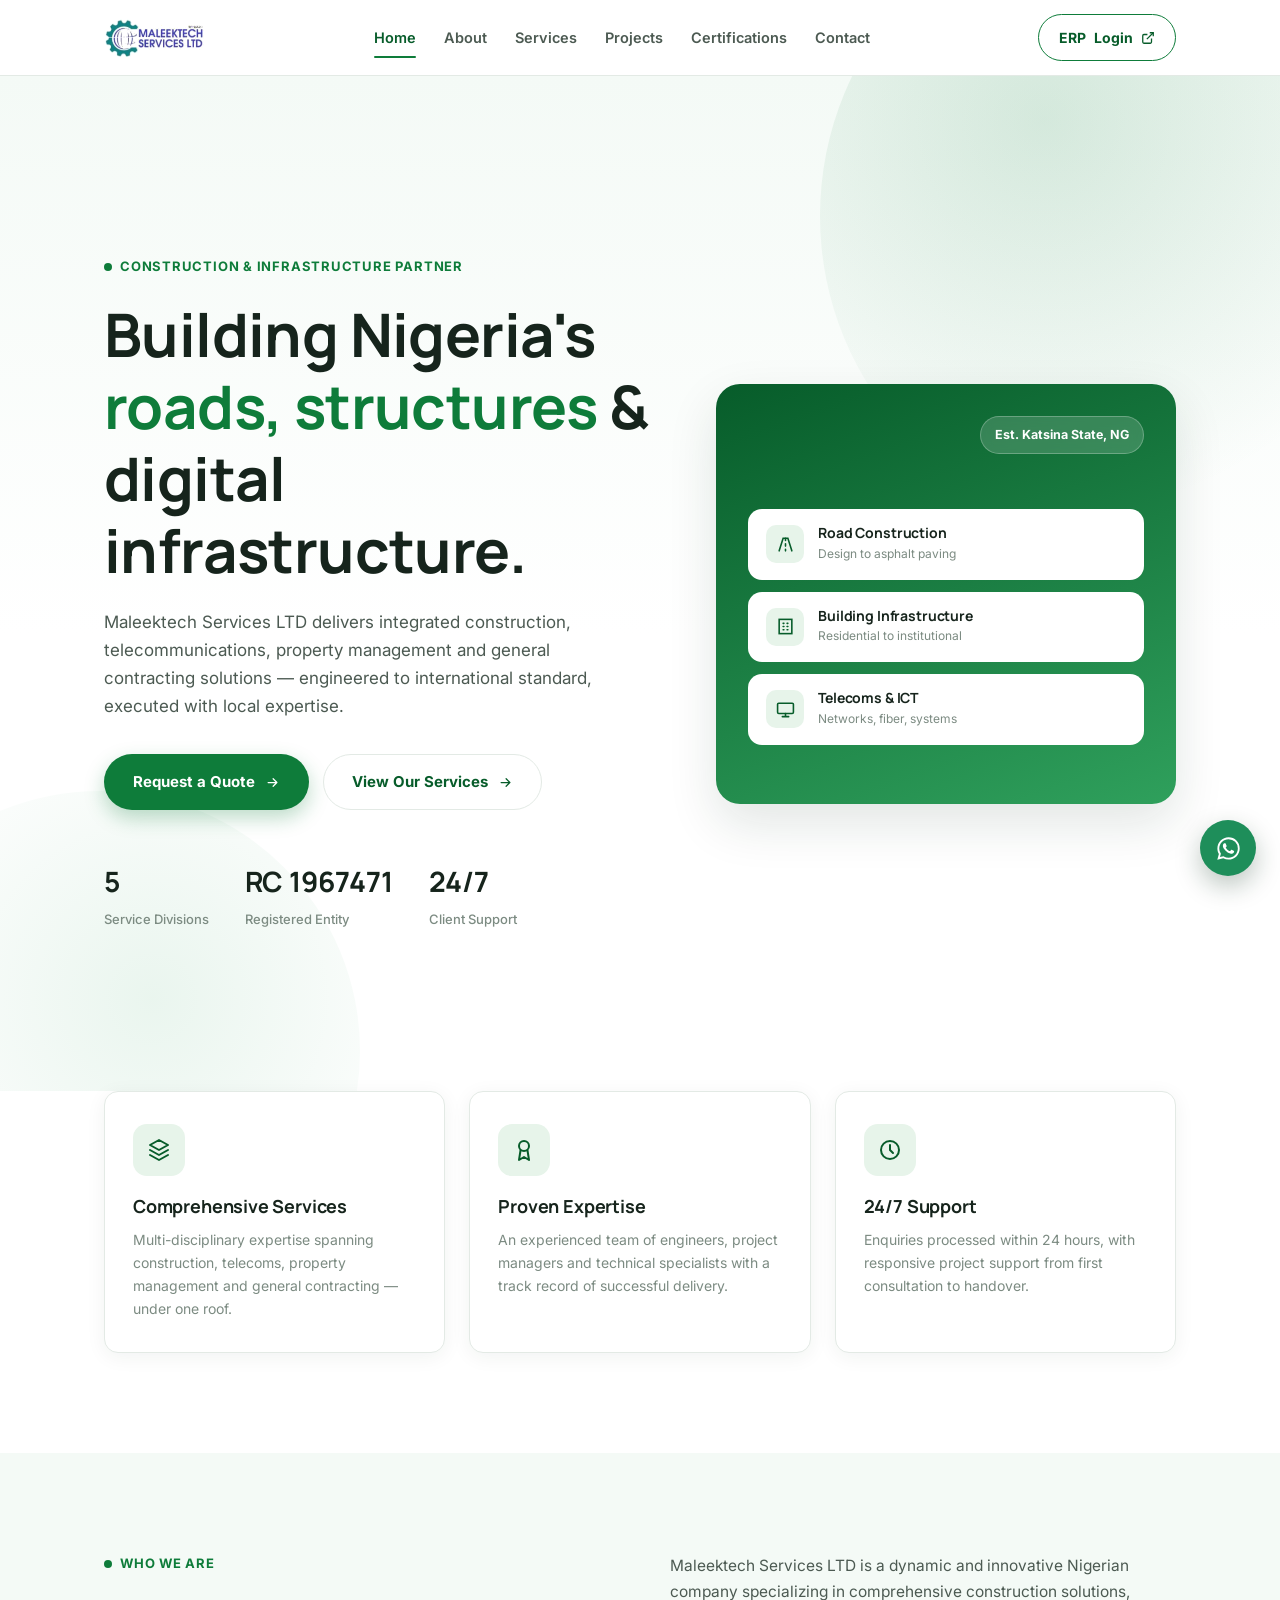
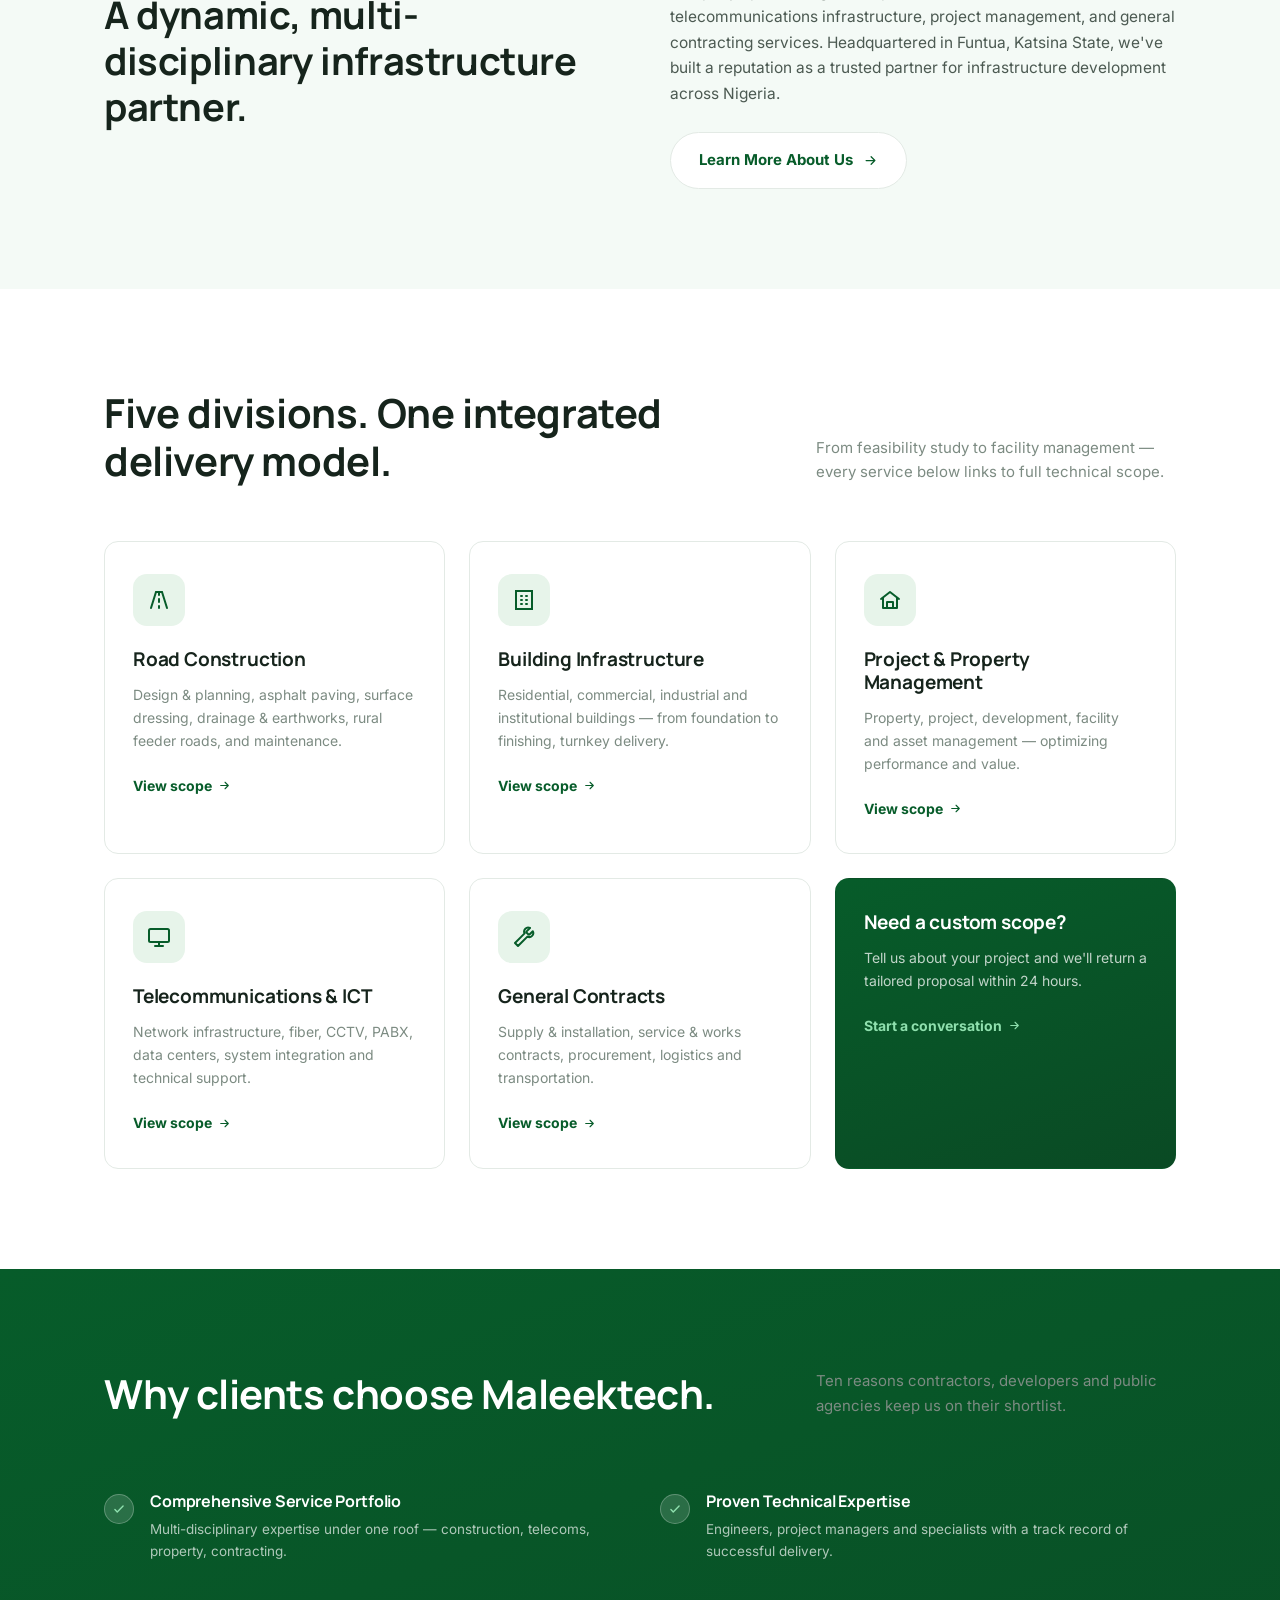
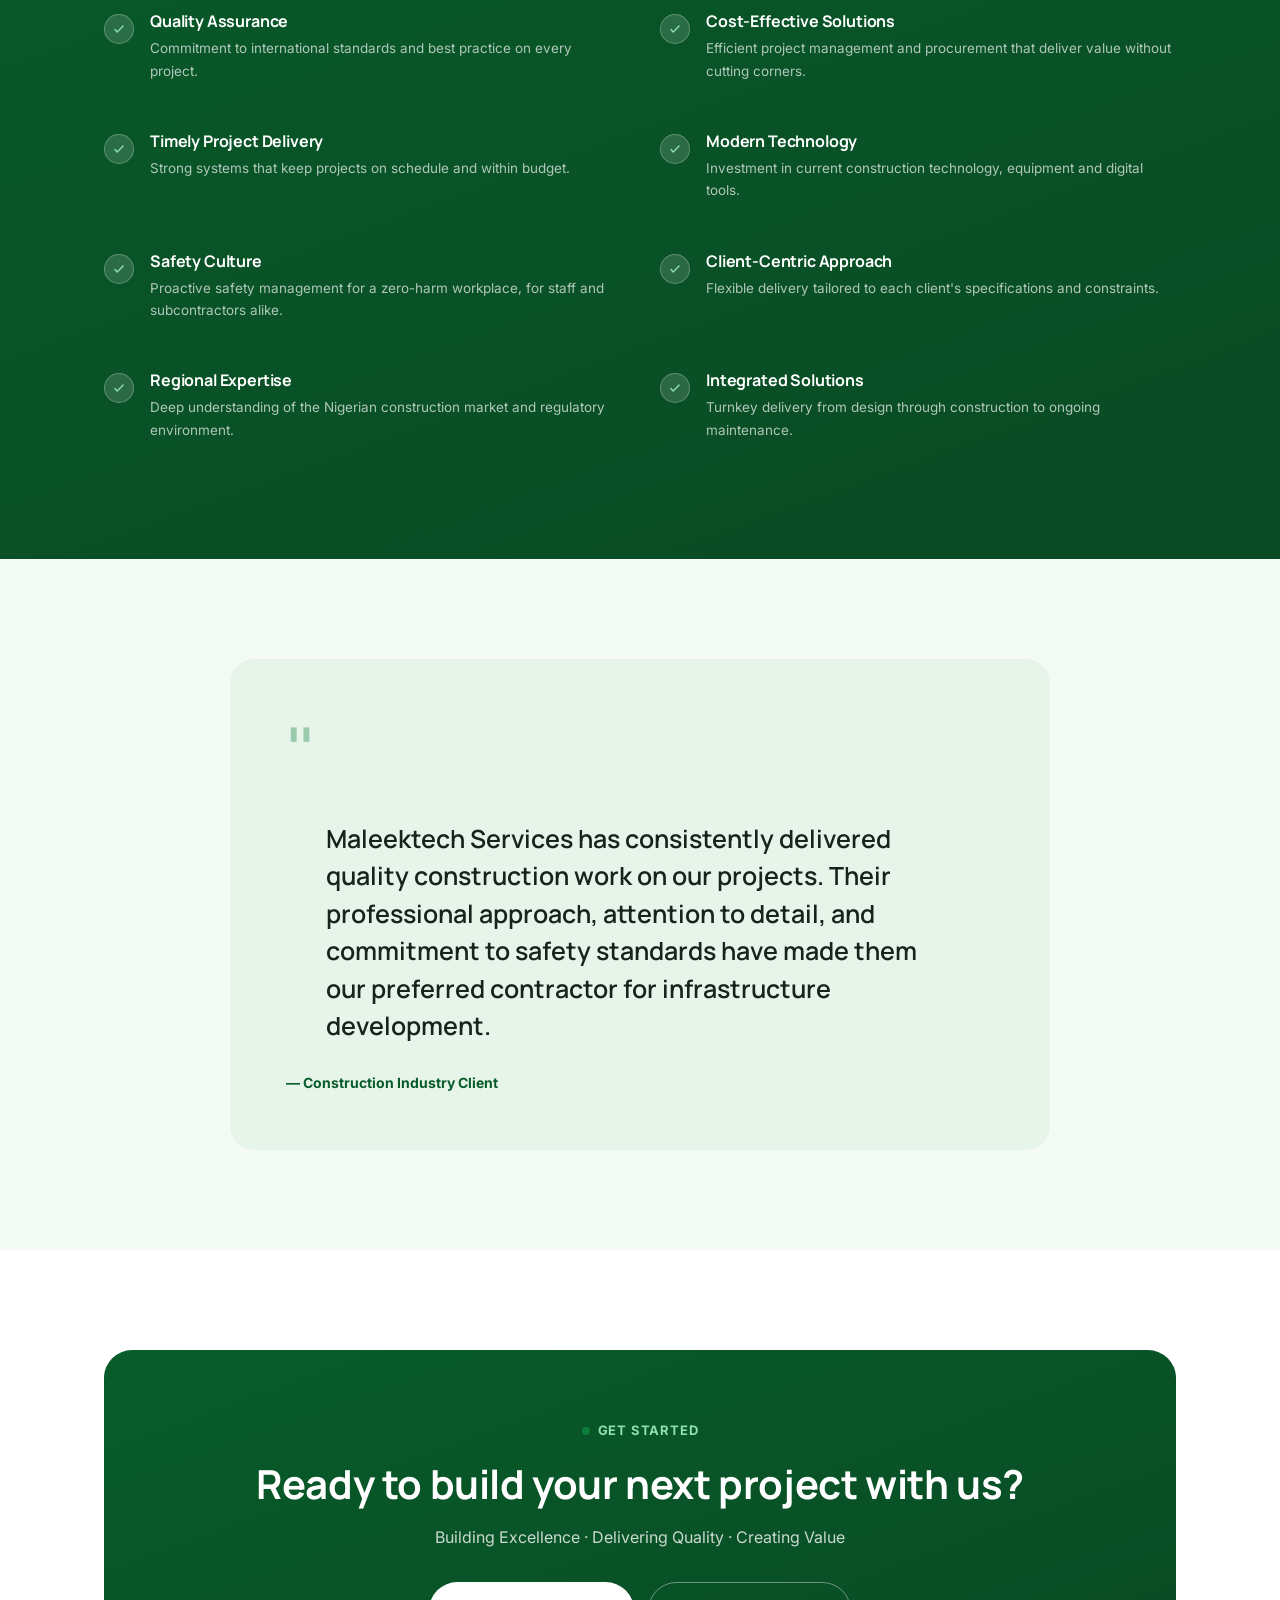
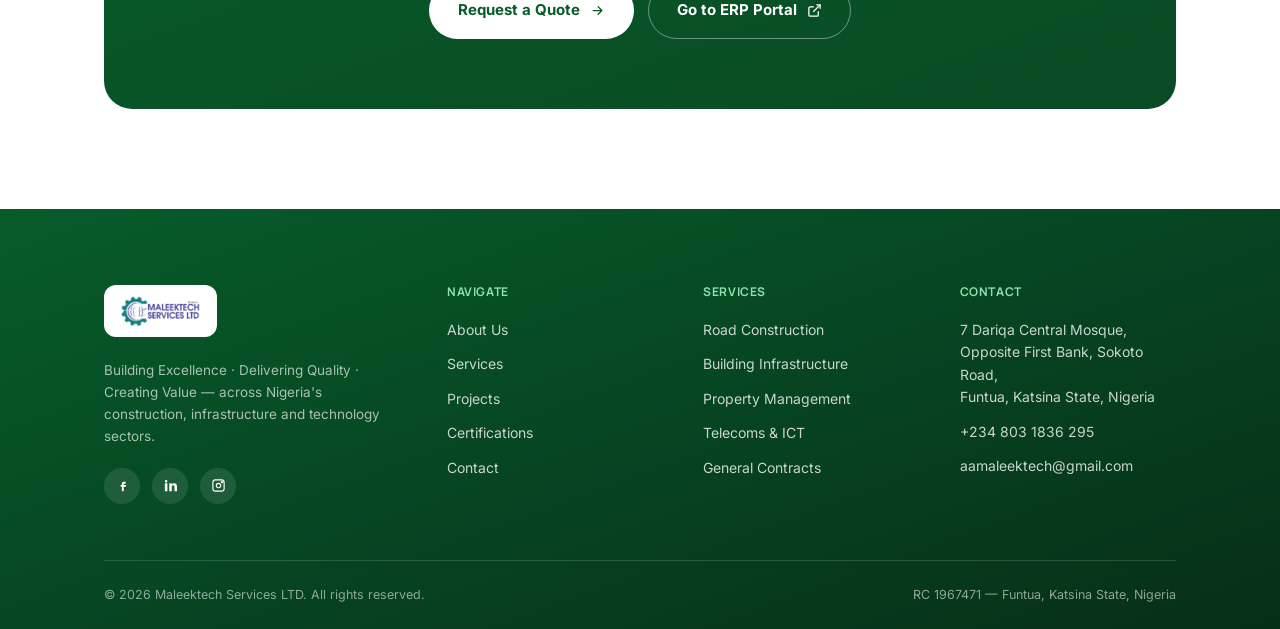
==== commit 195ed565: "Update Maleektech website" ====
--- a/index.html
+++ b/index.html
@@ -5,16 +5,14 @@
 <meta name="viewport" content="width=device-width, initial-scale=1.0">
 <title>Maleektech Services LTD | Construction, Infrastructure &amp; ICT — Nigeria</title>
 <meta name="description" content="Maleektech Services LTD (RC 1967471) delivers road construction, building infrastructure, telecommunications/ICT, property management and general contracting services across Nigeria.">
+<link rel="icon" type="image/png" href="assets/logo.png">
 <link rel="stylesheet" href="css/style.css">
 </head>
 <body>
-
-<!-- ================= HEADER ================= -->
 <header class="site-header">
   <nav class="nav">
     <a href="index.html" class="brand">
-      <div class="brand-mark"><span>MT</span></div>
-      <div class="brand-text">MALEEKTECH<small>Services Ltd · RC 1967471</small></div>
+      <img src="assets/logo.png" alt="Maleektech Services LTD">
     </a>
     <div class="nav-links">
       <a href="index.html" class="active">Home</a>
@@ -33,13 +31,15 @@
       <a href="certifications.html">Certifications</a>
       <a href="contact.html">Contact</a>
     </div>
-    <a class="erp-btn" href="https://maleek-tech.web.app/" target="_blank" rel="noopener">
-      <span class="long">ERP</span> Login
-      <svg viewBox="0 0 24 24" fill="none" stroke="currentColor" stroke-width="2"><path d="M18 13v6a2 2 0 01-2 2H5a2 2 0 01-2-2V8a2 2 0 012-2h6"/><path d="M15 3h6v6"/><path d="M10 14L21 3"/></svg>
-    </a>
-    <button class="nav-toggle" aria-label="Toggle menu" aria-expanded="false">
-      <span></span><span></span><span></span>
-    </button>
+    <div class="nav-actions">
+      <a class="erp-btn" href="https://maleek-tech.web.app/" target="_blank" rel="noopener">
+        <span class="long">ERP</span> Login
+        <svg viewBox="0 0 24 24" fill="none" stroke="currentColor" stroke-width="2.2"><path d="M18 13v6a2 2 0 01-2 2H5a2 2 0 01-2-2V8a2 2 0 012-2h6"/><path d="M15 3h6v6"/><path d="M10 14L21 3"/></svg>
+      </a>
+      <button class="nav-toggle" aria-label="Toggle menu" aria-expanded="false">
+        <span></span><span></span><span></span>
+      </button>
+    </div>
   </nav>
   <div class="mobile-panel">
     <div class="container">
@@ -60,108 +60,102 @@
 </header>
 
 <!-- ================= HERO ================= -->
-<section class="hero reg-frame">
-  <div class="hero-grid-bg"></div>
+<section class="hero">
+  <div class="hero-blob"></div>
+  <div class="hero-blob-2"></div>
   <div class="hero-inner">
-    <div class="hero-coords">
-      <span>N 11.5240° / E 7.3134° — FUNTUA, KATSINA STATE</span>
-      <span>SHEET 00 / HOME</span>
-    </div>
-
-    <div class="hero-boundary" aria-hidden="true">
-      <svg viewBox="0 0 1120 160" preserveAspectRatio="none">
-        <path class="boundary-path" d="M10,140 L10,40 L280,10 L860,10 L1110,60 L1110,150 L560,150 L10,140 Z"/>
-        <g class="corner-mark c1" stroke="var(--ink)" stroke-width="1"><line x1="0" y1="40" x2="20" y2="40"/><line x1="10" y1="30" x2="10" y2="50"/></g>
-        <g class="corner-mark c2" stroke="var(--ink)" stroke-width="1"><line x1="850" y1="10" x2="870" y2="10"/><line x1="860" y1="0" x2="860" y2="20"/></g>
-        <g class="corner-mark c3" stroke="var(--ink)" stroke-width="1"><line x1="1100" y1="60" x2="1120" y2="60"/><line x1="1110" y1="50" x2="1110" y2="70"/></g>
-        <g class="corner-mark c4" stroke="var(--ink)" stroke-width="1"><line x1="550" y1="150" x2="570" y2="150"/><line x1="560" y1="140" x2="560" y2="160"/></g>
-      </svg>
-    </div>
-
     <div class="hero-content">
       <div class="eyebrow">Construction &amp; Infrastructure Partner</div>
       <h1>Building Nigeria's <em>roads, structures</em> &amp; digital infrastructure.</h1>
       <p class="hero-lead">Maleektech Services LTD delivers integrated construction, telecommunications, property management and general contracting solutions — engineered to international standard, executed with local expertise.</p>
       <div class="hero-actions">
-        <a href="contact.html" class="btn btn-primary">Request a Quote <svg viewBox="0 0 24 24" fill="none" stroke="currentColor" stroke-width="2"><path d="M5 12h14M13 6l6 6-6 6"/></svg></a>
-        <a href="services.html" class="btn btn-outline">View Our Services <svg viewBox="0 0 24 24" fill="none" stroke="currentColor" stroke-width="2"><path d="M5 12h14M13 6l6 6-6 6"/></svg></a>
-      </div>
-    </div>
-
-    <div class="title-block">
-      <div><div class="tb-label">Client</div><div class="tb-value">Nationwide, Nigeria</div></div>
-      <div><div class="tb-label">Sector</div><div class="tb-value">Construction · ICT · PM</div></div>
-      <div><div class="tb-label">Registration</div><div class="tb-value">RC 1967471</div></div>
-      <div><div class="tb-label">Status</div><div class="tb-value">Active — 2026</div></div>
+        <a href="contact.html" class="btn btn-primary">Request a Quote <svg viewBox="0 0 24 24" fill="none" stroke="currentColor" stroke-width="2" stroke-linecap="round" stroke-linejoin="round"><path d="M5 12h14M13 6l6 6-6 6"/></svg></a>
+        <a href="services.html" class="btn btn-outline">View Our Services <svg viewBox="0 0 24 24" fill="none" stroke="currentColor" stroke-width="2" stroke-linecap="round" stroke-linejoin="round"><path d="M5 12h14M13 6l6 6-6 6"/></svg></a>
+      </div>
+      <div class="hero-stats">
+        <div><strong>5</strong><span>Service Divisions</span></div>
+        <div><strong>RC 1967471</strong><span>Registered Entity</span></div>
+        <div><strong>24/7</strong><span>Client Support</span></div>
+      </div>
+    </div>
+    <div class="hero-visual">
+      <div class="badge-row"><span class="badge">Est. Katsina State, NG</span></div>
+      <div class="visual-cards">
+        <div class="vcard"><div class="icon"><svg viewBox="0 0 24 24" fill="none" stroke="currentColor" stroke-width="2" stroke-linecap="round"><path d="M4 20L9 4h6l5 16"/><path d="M12 4v3M12 11v3M12 18v2"/></svg></div><div><h4>Road Construction</h4><p>Design to asphalt paving</p></div></div>
+        <div class="vcard"><div class="icon"><svg viewBox="0 0 24 24" fill="none" stroke="currentColor" stroke-width="2" stroke-linecap="round"><rect x="4" y="3" width="16" height="18"/><path d="M9 8h1M14 8h1M9 12h1M14 12h1M9 16h1M14 16h1"/></svg></div><div><h4>Building Infrastructure</h4><p>Residential to institutional</p></div></div>
+        <div class="vcard"><div class="icon"><svg viewBox="0 0 24 24" fill="none" stroke="currentColor" stroke-width="2" stroke-linecap="round"><rect x="2" y="4" width="20" height="13" rx="1.5"/><path d="M8 21h8M12 17v4"/></svg></div><div><h4>Telecoms &amp; ICT</h4><p>Networks, fiber, systems</p></div></div>
+      </div>
     </div>
   </div>
 </section>
 
 <!-- ================= TRUST STRIP ================= -->
-<section class="trust-strip" style="padding:0;">
-  <div class="trust-grid">
-    <div class="trust-item"><span class="num">01</span><h3>Comprehensive Services</h3><p>Multi-disciplinary expertise spanning construction, telecoms, property management and general contracting — under one roof.</p></div>
-    <div class="trust-item"><span class="num">02</span><h3>Proven Expertise</h3><p>An experienced team of engineers, project managers and technical specialists with a track record of successful delivery.</p></div>
-    <div class="trust-item"><span class="num">03</span><h3>24/7 Support</h3><p>Enquiries processed within 24 hours, with responsive project support from first consultation to handover.</p></div>
+<section class="section-white" style="padding-top:0;">
+  <div class="container">
+    <div class="trust-grid reveal">
+      <div class="trust-item"><div class="ic"><svg viewBox="0 0 24 24" fill="none" stroke="currentColor" stroke-width="2" stroke-linecap="round" stroke-linejoin="round"><path d="M12 2l9 5-9 5-9-5 9-5z"/><path d="M3 12l9 5 9-5M3 17l9 5 9-5"/></svg></div><h3>Comprehensive Services</h3><p>Multi-disciplinary expertise spanning construction, telecoms, property management and general contracting — under one roof.</p></div>
+      <div class="trust-item"><div class="ic"><svg viewBox="0 0 24 24" fill="none" stroke="currentColor" stroke-width="2" stroke-linecap="round" stroke-linejoin="round"><circle cx="12" cy="8" r="5"/><path d="M8.5 12.5L7 22l5-3 5 3-1.5-9.5"/></svg></div><h3>Proven Expertise</h3><p>An experienced team of engineers, project managers and technical specialists with a track record of successful delivery.</p></div>
+      <div class="trust-item"><div class="ic"><svg viewBox="0 0 24 24" fill="none" stroke="currentColor" stroke-width="2" stroke-linecap="round" stroke-linejoin="round"><circle cx="12" cy="12" r="9"/><path d="M12 7v5l3 3"/></svg></div><h3>24/7 Support</h3><p>Enquiries processed within 24 hours, with responsive project support from first consultation to handover.</p></div>
+    </div>
   </div>
 </section>
 
 <!-- ================= ABOUT PREVIEW ================= -->
-<section class="section-paper">
+<section class="section-tint">
   <div class="container split reveal">
     <div>
       <div class="eyebrow">Who We Are</div>
       <h2 style="margin-top:18px; font-size:clamp(26px,3.6vw,38px);">A dynamic, multi-disciplinary infrastructure partner.</h2>
     </div>
     <div>
-      <p style="font-size:15.5px; color:var(--ink-soft);">Maleektech Services LTD is a dynamic and innovative Nigerian company specializing in comprehensive construction solutions, telecommunications infrastructure, project management, and general contracting services. Headquartered in Funtua, Katsina State, we've built a reputation as a trusted partner for infrastructure development across Nigeria.</p>
-      <a href="about.html" class="btn btn-outline" style="margin-top:26px;">Learn More About Us <svg viewBox="0 0 24 24" fill="none" stroke="currentColor" stroke-width="2"><path d="M5 12h14M13 6l6 6-6 6"/></svg></a>
+      <p style="font-size:15.5px; color:var(--body);">Maleektech Services LTD is a dynamic and innovative Nigerian company specializing in comprehensive construction solutions, telecommunications infrastructure, project management, and general contracting services. Headquartered in Funtua, Katsina State, we've built a reputation as a trusted partner for infrastructure development across Nigeria.</p>
+      <a href="about.html" class="btn btn-outline" style="margin-top:26px;">Learn More About Us <svg viewBox="0 0 24 24" fill="none" stroke="currentColor" stroke-width="2" stroke-linecap="round" stroke-linejoin="round"><path d="M5 12h14M13 6l6 6-6 6"/></svg></a>
     </div>
   </div>
 </section>
 
 <!-- ================= SERVICES OVERVIEW ================= -->
-<section class="section-tint">
+<section class="section-white">
   <div class="container">
     <div class="section-head reveal">
       <h2>Five divisions. One integrated delivery model.</h2>
-      <p class="desc">From feasibility study to facility management — every service sheet below links to full technical scope.</p>
+      <p class="desc">From feasibility study to facility management — every service below links to full technical scope.</p>
     </div>
     <div class="card-grid reveal">
       <div class="service-card">
-        <div class="sheet-tag">SHEET 01 / ROAD</div>
+        <div class="ic"><svg viewBox="0 0 24 24" fill="none" stroke="currentColor" stroke-width="2" stroke-linecap="round"><path d="M4 20L9 4h6l5 16"/><path d="M12 4v3M12 11v3M12 18v2"/></svg></div>
         <h3>Road Construction</h3>
         <p>Design &amp; planning, asphalt paving, surface dressing, drainage &amp; earthworks, rural feeder roads, and maintenance.</p>
-        <a href="services.html#road" class="card-link">View scope <svg viewBox="0 0 24 24" fill="none" stroke="currentColor" stroke-width="2"><path d="M5 12h14M13 6l6 6-6 6"/></svg></a>
-      </div>
-      <div class="service-card">
-        <div class="sheet-tag">SHEET 02 / BUILDING</div>
+        <a href="services.html#road" class="card-link">View scope <svg viewBox="0 0 24 24" fill="none" stroke="currentColor" stroke-width="2" stroke-linecap="round" stroke-linejoin="round"><path d="M5 12h14M13 6l6 6-6 6"/></svg></a>
+      </div>
+      <div class="service-card">
+        <div class="ic"><svg viewBox="0 0 24 24" fill="none" stroke="currentColor" stroke-width="2" stroke-linecap="round"><rect x="4" y="3" width="16" height="18"/><path d="M9 8h1M14 8h1M9 12h1M14 12h1M9 16h1M14 16h1"/></svg></div>
         <h3>Building Infrastructure</h3>
         <p>Residential, commercial, industrial and institutional buildings — from foundation to finishing, turnkey delivery.</p>
-        <a href="services.html#building" class="card-link">View scope <svg viewBox="0 0 24 24" fill="none" stroke="currentColor" stroke-width="2"><path d="M5 12h14M13 6l6 6-6 6"/></svg></a>
-      </div>
-      <div class="service-card">
-        <div class="sheet-tag">SHEET 03 / PROPERTY</div>
+        <a href="services.html#building" class="card-link">View scope <svg viewBox="0 0 24 24" fill="none" stroke="currentColor" stroke-width="2" stroke-linecap="round" stroke-linejoin="round"><path d="M5 12h14M13 6l6 6-6 6"/></svg></a>
+      </div>
+      <div class="service-card">
+        <div class="ic"><svg viewBox="0 0 24 24" fill="none" stroke="currentColor" stroke-width="2" stroke-linecap="round" stroke-linejoin="round"><path d="M3 11l9-7 9 7"/><path d="M5 10v10h14V10"/><path d="M9 20v-6h6v6"/></svg></div>
         <h3>Project &amp; Property Management</h3>
         <p>Property, project, development, facility and asset management — optimizing performance and value.</p>
-        <a href="services.html#property" class="card-link">View scope <svg viewBox="0 0 24 24" fill="none" stroke="currentColor" stroke-width="2"><path d="M5 12h14M13 6l6 6-6 6"/></svg></a>
-      </div>
-      <div class="service-card">
-        <div class="sheet-tag">SHEET 04 / ICT</div>
+        <a href="services.html#property" class="card-link">View scope <svg viewBox="0 0 24 24" fill="none" stroke="currentColor" stroke-width="2" stroke-linecap="round" stroke-linejoin="round"><path d="M5 12h14M13 6l6 6-6 6"/></svg></a>
+      </div>
+      <div class="service-card">
+        <div class="ic"><svg viewBox="0 0 24 24" fill="none" stroke="currentColor" stroke-width="2" stroke-linecap="round"><rect x="2" y="4" width="20" height="13" rx="1.5"/><path d="M8 21h8M12 17v4"/></svg></div>
         <h3>Telecommunications &amp; ICT</h3>
         <p>Network infrastructure, fiber, CCTV, PABX, data centers, system integration and technical support.</p>
-        <a href="services.html#ict" class="card-link">View scope <svg viewBox="0 0 24 24" fill="none" stroke="currentColor" stroke-width="2"><path d="M5 12h14M13 6l6 6-6 6"/></svg></a>
-      </div>
-      <div class="service-card">
-        <div class="sheet-tag">SHEET 05 / GENERAL</div>
+        <a href="services.html#ict" class="card-link">View scope <svg viewBox="0 0 24 24" fill="none" stroke="currentColor" stroke-width="2" stroke-linecap="round" stroke-linejoin="round"><path d="M5 12h14M13 6l6 6-6 6"/></svg></a>
+      </div>
+      <div class="service-card">
+        <div class="ic"><svg viewBox="0 0 24 24" fill="none" stroke="currentColor" stroke-width="2" stroke-linecap="round" stroke-linejoin="round"><path d="M14.7 6.3a1 1 0 000 1.4l1.6 1.6a1 1 0 001.4 0l3.1-3.1a4 4 0 01-5.4 5.4L6 21l-3-3 9.6-9.6a4 4 0 015.4-5.4l-3.1 3.1z"/></svg></div>
         <h3>General Contracts</h3>
         <p>Supply &amp; installation, service &amp; works contracts, procurement, logistics and transportation.</p>
-        <a href="services.html#general" class="card-link">View scope <svg viewBox="0 0 24 24" fill="none" stroke="currentColor" stroke-width="2"><path d="M5 12h14M13 6l6 6-6 6"/></svg></a>
-      </div>
-      <div class="service-card" style="display:flex; flex-direction:column; justify-content:center; background:var(--ink); color:var(--paper);">
-        <h3 style="color:var(--paper);">Need a custom scope?</h3>
-        <p style="color:#B9C2C7;">Tell us about your project and we'll return a tailored proposal within 24 hours.</p>
-        <a href="contact.html" class="card-link" style="color:var(--amber);">Start a conversation <svg viewBox="0 0 24 24" fill="none" stroke="currentColor" stroke-width="2"><path d="M5 12h14M13 6l6 6-6 6"/></svg></a>
+        <a href="services.html#general" class="card-link">View scope <svg viewBox="0 0 24 24" fill="none" stroke="currentColor" stroke-width="2" stroke-linecap="round" stroke-linejoin="round"><path d="M5 12h14M13 6l6 6-6 6"/></svg></a>
+      </div>
+      <div class="service-card dark">
+        <h3>Need a custom scope?</h3>
+        <p>Tell us about your project and we'll return a tailored proposal within 24 hours.</p>
+        <a href="contact.html" class="card-link">Start a conversation <svg viewBox="0 0 24 24" fill="none" stroke="currentColor" stroke-width="2" stroke-linecap="round" stroke-linejoin="round"><path d="M5 12h14M13 6l6 6-6 6"/></svg></a>
       </div>
     </div>
   </div>
@@ -175,48 +169,53 @@
       <p class="desc">Ten reasons contractors, developers and public agencies keep us on their shortlist.</p>
     </div>
     <div class="why-grid reveal">
-      <div class="why-item"><span class="check">01</span><div><h4>Comprehensive Service Portfolio</h4><p>Multi-disciplinary expertise under one roof — construction, telecoms, property, contracting.</p></div></div>
-      <div class="why-item"><span class="check">02</span><div><h4>Proven Technical Expertise</h4><p>Engineers, project managers and specialists with a track record of successful delivery.</p></div></div>
-      <div class="why-item"><span class="check">03</span><div><h4>Quality Assurance</h4><p>Commitment to international standards and best practice on every project.</p></div></div>
-      <div class="why-item"><span class="check">04</span><div><h4>Cost-Effective Solutions</h4><p>Efficient project management and procurement that deliver value without cutting corners.</p></div></div>
-      <div class="why-item"><span class="check">05</span><div><h4>Timely Project Delivery</h4><p>Strong systems that keep projects on schedule and within budget.</p></div></div>
-      <div class="why-item"><span class="check">06</span><div><h4>Modern Technology</h4><p>Investment in current construction technology, equipment and digital tools.</p></div></div>
-      <div class="why-item"><span class="check">07</span><div><h4>Safety Culture</h4><p>Proactive safety management for a zero-harm workplace, for staff and subcontractors alike.</p></div></div>
-      <div class="why-item"><span class="check">08</span><div><h4>Client-Centric Approach</h4><p>Flexible delivery tailored to each client's specifications and constraints.</p></div></div>
-      <div class="why-item"><span class="check">09</span><div><h4>Regional Expertise</h4><p>Deep understanding of the Nigerian construction market and regulatory environment.</p></div></div>
-      <div class="why-item"><span class="check">10</span><div><h4>Integrated Solutions</h4><p>Turnkey delivery from design through construction to ongoing maintenance.</p></div></div>
+      <div class="why-item"><span class="check"><svg viewBox="0 0 24 24" fill="none" stroke="currentColor" stroke-width="2.4" stroke-linecap="round" stroke-linejoin="round"><path d="M5 13l4 4L19 7"/></svg></span><div><h4>Comprehensive Service Portfolio</h4><p>Multi-disciplinary expertise under one roof — construction, telecoms, property, contracting.</p></div></div>
+      <div class="why-item"><span class="check"><svg viewBox="0 0 24 24" fill="none" stroke="currentColor" stroke-width="2.4" stroke-linecap="round" stroke-linejoin="round"><path d="M5 13l4 4L19 7"/></svg></span><div><h4>Proven Technical Expertise</h4><p>Engineers, project managers and specialists with a track record of successful delivery.</p></div></div>
+      <div class="why-item"><span class="check"><svg viewBox="0 0 24 24" fill="none" stroke="currentColor" stroke-width="2.4" stroke-linecap="round" stroke-linejoin="round"><path d="M5 13l4 4L19 7"/></svg></span><div><h4>Quality Assurance</h4><p>Commitment to international standards and best practice on every project.</p></div></div>
+      <div class="why-item"><span class="check"><svg viewBox="0 0 24 24" fill="none" stroke="currentColor" stroke-width="2.4" stroke-linecap="round" stroke-linejoin="round"><path d="M5 13l4 4L19 7"/></svg></span><div><h4>Cost-Effective Solutions</h4><p>Efficient project management and procurement that deliver value without cutting corners.</p></div></div>
+      <div class="why-item"><span class="check"><svg viewBox="0 0 24 24" fill="none" stroke="currentColor" stroke-width="2.4" stroke-linecap="round" stroke-linejoin="round"><path d="M5 13l4 4L19 7"/></svg></span><div><h4>Timely Project Delivery</h4><p>Strong systems that keep projects on schedule and within budget.</p></div></div>
+      <div class="why-item"><span class="check"><svg viewBox="0 0 24 24" fill="none" stroke="currentColor" stroke-width="2.4" stroke-linecap="round" stroke-linejoin="round"><path d="M5 13l4 4L19 7"/></svg></span><div><h4>Modern Technology</h4><p>Investment in current construction technology, equipment and digital tools.</p></div></div>
+      <div class="why-item"><span class="check"><svg viewBox="0 0 24 24" fill="none" stroke="currentColor" stroke-width="2.4" stroke-linecap="round" stroke-linejoin="round"><path d="M5 13l4 4L19 7"/></svg></span><div><h4>Safety Culture</h4><p>Proactive safety management for a zero-harm workplace, for staff and subcontractors alike.</p></div></div>
+      <div class="why-item"><span class="check"><svg viewBox="0 0 24 24" fill="none" stroke="currentColor" stroke-width="2.4" stroke-linecap="round" stroke-linejoin="round"><path d="M5 13l4 4L19 7"/></svg></span><div><h4>Client-Centric Approach</h4><p>Flexible delivery tailored to each client's specifications and constraints.</p></div></div>
+      <div class="why-item"><span class="check"><svg viewBox="0 0 24 24" fill="none" stroke="currentColor" stroke-width="2.4" stroke-linecap="round" stroke-linejoin="round"><path d="M5 13l4 4L19 7"/></svg></span><div><h4>Regional Expertise</h4><p>Deep understanding of the Nigerian construction market and regulatory environment.</p></div></div>
+      <div class="why-item"><span class="check"><svg viewBox="0 0 24 24" fill="none" stroke="currentColor" stroke-width="2.4" stroke-linecap="round" stroke-linejoin="round"><path d="M5 13l4 4L19 7"/></svg></span><div><h4>Integrated Solutions</h4><p>Turnkey delivery from design through construction to ongoing maintenance.</p></div></div>
     </div>
   </div>
 </section>
 
 <!-- ================= TESTIMONIAL ================= -->
-<section class="section-paper">
-  <div class="container quote-block reveal">
-    <div class="eyebrow">What Clients Value</div>
-    <blockquote style="margin-top:22px;">"Maleektech Services has consistently delivered quality construction work on our projects. Their professional approach, attention to detail, and commitment to safety standards have made them our preferred contractor for infrastructure development."</blockquote>
-    <cite>— Construction Industry Client</cite>
+<section class="section-tint">
+  <div class="container reveal">
+    <div class="quote-card">
+      <div class="quote-mark">"</div>
+      <blockquote>Maleektech Services has consistently delivered quality construction work on our projects. Their professional approach, attention to detail, and commitment to safety standards have made them our preferred contractor for infrastructure development.</blockquote>
+      <cite>— Construction Industry Client</cite>
+    </div>
   </div>
 </section>
 
 <!-- ================= CTA BANNER ================= -->
-<section class="cta-banner section-tint reveal">
-  <div class="container" style="max-width:680px;">
-    <div class="eyebrow" style="justify-content:center;">Get Started</div>
-    <h2 style="margin-top:18px;">Ready to build your next project with us?</h2>
-    <p style="color:var(--ink-soft); font-size:15px;">Building Excellence · Delivering Quality · Creating Value</p>
-    <div class="btn-row">
-      <a href="contact.html" class="btn btn-primary">Request a Quote <svg viewBox="0 0 24 24" fill="none" stroke="currentColor" stroke-width="2"><path d="M5 12h14M13 6l6 6-6 6"/></svg></a>
-      <a href="https://maleek-tech.web.app/" target="_blank" rel="noopener" class="btn btn-outline">Go to ERP Portal <svg viewBox="0 0 24 24" fill="none" stroke="currentColor" stroke-width="2"><path d="M18 13v6a2 2 0 01-2 2H5a2 2 0 01-2-2V8a2 2 0 012-2h6"/><path d="M15 3h6v6"/><path d="M10 14L21 3"/></svg></a>
-    </div>
-  </div>
-</section>
-
-<!-- ================= FOOTER ================= -->
+<section class="section-white">
+  <div class="container">
+    <div class="cta-banner reveal">
+      <div class="eyebrow" style="justify-content:center; color:#8FE0AE;"><span style="display:none;"></span>Get Started</div>
+      <h2 style="margin-top:18px;">Ready to build your next project with us?</h2>
+      <p>Building Excellence · Delivering Quality · Creating Value</p>
+      <div class="btn-row">
+        <a href="contact.html" class="btn btn-on-dark">Request a Quote <svg viewBox="0 0 24 24" fill="none" stroke="currentColor" stroke-width="2" stroke-linecap="round" stroke-linejoin="round"><path d="M5 12h14M13 6l6 6-6 6"/></svg></a>
+        <a href="https://maleek-tech.web.app/" target="_blank" rel="noopener" class="btn btn-outline-on-dark">Go to ERP Portal
+          <svg viewBox="0 0 24 24" fill="none" stroke="currentColor" stroke-width="2"><path d="M18 13v6a2 2 0 01-2 2H5a2 2 0 01-2-2V8a2 2 0 012-2h6"/><path d="M15 3h6v6"/><path d="M10 14L21 3"/></svg>
+        </a>
+      </div>
+    </div>
+  </div>
+</section>
+
 <footer>
   <div class="container">
     <div class="footer-grid">
       <div class="footer-brand">
-        <div class="brand-text" style="color:var(--paper);">MALEEKTECH<small style="color:#8B969B;">Services Ltd · RC 1967471</small></div>
+        <div class="footer-logo-chip"><img src="assets/logo.png" alt="Maleektech Services LTD"></div>
         <p>Building Excellence · Delivering Quality · Creating Value — across Nigeria's construction, infrastructure and technology sectors.</p>
         <div class="social-row">
           <a href="#" aria-label="Facebook"><svg viewBox="0 0 24 24" fill="currentColor"><path d="M14 9h3V6h-3c-1.66 0-3 1.34-3 3v2H9v3h2v7h3v-7h3l1-3h-4v-2c0-.55.45-1 1-1z"/></svg></a>
--- a/css/style.css
+++ b/css/style.css
@@ -1,34 +1,34 @@
 /* ============================================================
-   MALEEKTECH SERVICES LTD — DESIGN SYSTEM
-   Concept: the engineering site-plan / survey drawing.
-   Every structural device (corner marks, sheet numbers, coordinate
-   labels, boundary lines) mirrors an actual convention from
-   construction drawings — the artifact this company produces.
-   ============================================================ */
-
-@import url('https://fonts.googleapis.com/css2?family=Space+Grotesk:wght@500;600;700&family=Inter:wght@400;500;600;700&family=IBM+Plex+Mono:wght@400;500&display=swap');
+   MALEEKTECH SERVICES LTD — DESIGN SYSTEM v2
+   Clean corporate theme built on the brand's own logo/document
+   colors: deep green + light green tint, white base.
+   ============================================================ */
+
+@import url('https://fonts.googleapis.com/css2?family=Manrope:wght@500;600;700;800&family=Inter:wght@400;500;600;700&display=swap');
 
 :root{
-  /* --- color tokens --- */
-  --ink:        #14181B;   /* primary text / dark surfaces */
-  --ink-soft:   #3A4247;
-  --paper:      #EAECE6;   /* light surface — limestone/concrete, not cream */
-  --paper-2:    #DFE2DA;   /* slightly deeper paper for contrast blocks */
-  --steel:      #3E4C56;   /* structural blue-grey */
-  --steel-deep: #232C32;
-  --amber:      #E8A23C;   /* road-marking safety amber — primary accent */
-  --amber-deep: #C7842A;
-  --rust:       #B54A2C;   /* rebar rust — secondary accent, used sparingly */
-  --line:       #B9BFAE;   /* hairline / grid color on paper */
-  --line-dark:  rgba(234,236,230,0.16);
-  --white:      #FFFFFF;
-
-  --font-display: 'Space Grotesk', sans-serif;
+  /* --- brand colors (sampled from the official company profile) --- */
+  --green:        #0E7C3A;   /* primary brand green (buttons, links, icons) */
+  --green-deep:   #075C2A;   /* deep green (headers, footer, gradients) */
+  --green-light:  #E7F4EA;   /* light green tint — section backgrounds */
+  --green-lighter:#F4FAF6;   /* near-white green tint */
+  --green-mid:    #2FA05C;   /* mid accent for gradients/hover */
+
+  --ink:      #16241C;       /* headings */
+  --body:     #4C5A52;       /* body text, slight green-gray undertone */
+  --muted:    #7C8B82;
+  --border:   #E3EAE5;
+  --white:    #FFFFFF;
+
+  --font-display: 'Manrope', sans-serif;
   --font-body:    'Inter', sans-serif;
-  --font-mono:    'IBM Plex Mono', monospace;
 
   --max: 1200px;
   --edge: clamp(20px, 5vw, 64px);
+  --radius: 14px;
+  --radius-sm: 8px;
+  --shadow: 0 4px 20px rgba(16,50,30,0.06);
+  --shadow-lg: 0 20px 50px rgba(16,50,30,0.12);
 }
 
 *,*::before,*::after{ box-sizing:border-box; }
@@ -40,143 +40,111 @@
 
 body{
   margin:0;
-  background:var(--paper);
-  color:var(--ink);
+  background:var(--white);
+  color:var(--body);
   font-family:var(--font-body);
   font-size:16px;
-  line-height:1.6;
+  line-height:1.65;
   -webkit-font-smoothing:antialiased;
 }
 
 img{ max-width:100%; display:block; }
 a{ color:inherit; text-decoration:none; }
 ul{ margin:0; padding:0; list-style:none; }
-h1,h2,h3,h4{ font-family:var(--font-display); font-weight:600; line-height:1.12; margin:0; letter-spacing:-0.01em; }
+h1,h2,h3,h4{ font-family:var(--font-display); font-weight:700; line-height:1.2; margin:0; color:var(--ink); letter-spacing:-0.01em; }
 p{ margin:0; }
 
-:focus-visible{
-  outline:2px solid var(--amber-deep);
-  outline-offset:3px;
-}
+:focus-visible{ outline:2px solid var(--green); outline-offset:3px; }
 
 .container{ max-width:var(--max); margin:0 auto; padding:0 var(--edge); }
 
 .eyebrow{
-  font-family:var(--font-mono);
-  font-size:12px;
-  letter-spacing:0.14em;
+  font-family:var(--font-body);
+  font-size:13px;
+  font-weight:700;
+  letter-spacing:0.06em;
   text-transform:uppercase;
-  color:var(--amber-deep);
-  display:flex; align-items:center; gap:10px;
+  color:var(--green);
+  display:flex; align-items:center; gap:8px;
 }
 .eyebrow::before{
-  content:''; width:22px; height:1px; background:var(--amber-deep); display:inline-block;
-}
-
-/* ---------- coordinate / sheet-number label (drawing convention) ---------- */
-.sheet-tag{
-  font-family:var(--font-mono);
-  font-size:11px;
-  letter-spacing:0.08em;
-  color:var(--ink-soft);
-  opacity:0.65;
-}
-
-/* ---------- corner registration marks ---------- */
-.reg-frame{ position:relative; }
-.reg-frame::before,
-.reg-frame::after,
-.reg-frame .rc2,
-.reg-frame .rc3{
-  content:''; position:absolute; width:14px; height:14px;
-  border:1px solid currentColor; opacity:0.35;
-}
-.reg-frame::before{ top:-1px; left:-1px; border-right:none; border-bottom:none; }
-.reg-frame::after{ top:-1px; right:-1px; border-left:none; border-bottom:none; }
+  content:''; width:8px; height:8px; border-radius:50%; background:var(--green); display:inline-block;
+}
 
 /* ============================================================
    HEADER / NAV
    ============================================================ */
 .site-header{
   position:sticky; top:0; z-index:100;
-  background:rgba(234,236,230,0.92);
-  backdrop-filter:blur(10px);
-  border-bottom:1px solid var(--line);
+  background:rgba(255,255,255,0.96);
+  backdrop-filter:blur(8px);
+  border-bottom:1px solid var(--border);
 }
 .nav{
   display:flex; align-items:center; justify-content:space-between;
-  padding:16px var(--edge);
+  padding:14px var(--edge);
   max-width:var(--max); margin:0 auto;
-}
-.brand{ display:flex; align-items:center; gap:10px; }
-.brand-mark{
-  width:34px; height:34px; border:1.5px solid var(--ink);
-  display:flex; align-items:center; justify-content:center;
-  font-family:var(--font-mono); font-size:11px; font-weight:500;
-  position:relative;
-  flex-shrink:0;
-}
-.brand-mark span{ transform:rotate(0deg); }
-.brand-text{ font-family:var(--font-display); font-weight:700; font-size:16px; letter-spacing:-0.01em; line-height:1.1; }
-.brand-text small{ display:block; font-family:var(--font-mono); font-weight:400; font-size:9.5px; letter-spacing:0.12em; color:var(--ink-soft); text-transform:uppercase; margin-top:2px; }
-
-.nav-links{ display:flex; align-items:center; gap:30px; }
+  gap:20px;
+}
+.brand{ display:flex; align-items:center; gap:10px; flex-shrink:0; }
+.brand img{ height:40px; width:auto; }
+
+.nav-links{ display:flex; align-items:center; gap:28px; }
 .nav-links a{
-  font-size:14px; font-weight:500; color:var(--ink-soft);
-  position:relative; padding:4px 0;
+  font-size:14.5px; font-weight:600; color:var(--body);
+  position:relative; padding:6px 0;
   transition:color .2s ease;
 }
-.nav-links a:hover, .nav-links a.active{ color:var(--ink); }
+.nav-links a:hover, .nav-links a.active{ color:var(--green-deep); }
 .nav-links a.active::after{
-  content:''; position:absolute; left:0; right:0; bottom:-3px; height:2px; background:var(--amber);
+  content:''; position:absolute; left:0; right:0; bottom:-2px; height:2px; background:var(--green); border-radius:2px;
 }
 .has-drop{ position:relative; }
 .dropdown{
-  position:absolute; top:calc(100% + 14px); left:50%; transform:translateX(-50%);
-  background:var(--white); border:1px solid var(--line);
-  min-width:240px; padding:8px; opacity:0; visibility:hidden;
-  transform-origin:top center;
+  position:absolute; top:calc(100% + 16px); left:50%; transform:translateX(-50%);
+  background:var(--white); border:1px solid var(--border); border-radius:var(--radius-sm);
+  min-width:250px; padding:8px; opacity:0; visibility:hidden;
   transition:opacity .18s ease, visibility .18s ease, top .18s ease;
-  box-shadow:0 14px 30px rgba(20,24,27,0.12);
+  box-shadow:var(--shadow-lg);
 }
 .has-drop:hover .dropdown, .has-drop:focus-within .dropdown{
-  opacity:1; visibility:visible; top:calc(100% + 8px);
+  opacity:1; visibility:visible; top:calc(100% + 10px);
 }
 .dropdown a{
-  display:block; padding:10px 12px; font-size:13.5px; color:var(--ink);
-  border-radius:2px;
-}
-.dropdown a:hover{ background:var(--paper); color:var(--amber-deep); }
-
+  display:block; padding:11px 14px; font-size:14px; color:var(--ink); font-weight:500;
+  border-radius:6px;
+}
+.dropdown a:hover{ background:var(--green-light); color:var(--green-deep); }
+
+.nav-actions{ display:flex; align-items:center; gap:12px; }
 .erp-btn{
-  font-family:var(--font-mono); font-size:12.5px; font-weight:500;
-  letter-spacing:0.03em;
-  background:var(--ink); color:var(--paper);
-  padding:11px 18px; border:1px solid var(--ink);
+  font-family:var(--font-body); font-size:14px; font-weight:700;
+  background:var(--white); color:var(--green-deep);
+  padding:11px 20px; border:1.5px solid var(--green); border-radius:999px;
   display:inline-flex; align-items:center; gap:8px;
   transition:background .2s ease, color .2s ease, transform .15s ease;
   white-space:nowrap;
 }
-.erp-btn:hover{ background:var(--amber); border-color:var(--amber); color:var(--ink); transform:translateY(-1px); }
-.erp-btn svg{ width:13px; height:13px; }
+.erp-btn:hover{ background:var(--green); color:var(--white); transform:translateY(-1px); }
+.erp-btn svg{ width:14px; height:14px; }
 
 .nav-toggle{ display:none; background:none; border:none; cursor:pointer; padding:6px; }
-.nav-toggle span{ display:block; width:22px; height:2px; background:var(--ink); margin:5px 0; transition:transform .2s ease, opacity .2s ease; }
+.nav-toggle span{ display:block; width:22px; height:2px; background:var(--ink); margin:5px 0; transition:transform .2s ease, opacity .2s ease; border-radius:2px; }
 
 .mobile-panel{ display:none; }
 
-@media (max-width: 940px){
+@media (max-width: 980px){
   .nav-links{ display:none; }
   .erp-btn span.long{ display:none; }
   .nav-toggle{ display:block; }
   .mobile-panel{
-    display:block; max-height:0; overflow:hidden; background:var(--paper);
-    border-top:1px solid var(--line); transition:max-height .3s ease;
+    display:block; max-height:0; overflow:hidden; background:var(--white);
+    border-top:1px solid var(--border); transition:max-height .3s ease;
   }
-  .mobile-panel.open{ max-height:640px; }
+  .mobile-panel.open{ max-height:680px; }
   .mobile-panel .container{ padding:18px var(--edge) 26px; display:flex; flex-direction:column; gap:2px; }
-  .mobile-panel a{ padding:12px 0; font-size:15px; border-bottom:1px solid var(--line-dark); color:var(--ink-soft); }
-  .mobile-panel .sub{ padding-left:14px; font-size:13.5px; }
+  .mobile-panel a{ padding:13px 0; font-size:15.5px; font-weight:600; border-bottom:1px solid var(--border); color:var(--body); }
+  .mobile-panel .sub{ padding-left:14px; font-size:14px; font-weight:500; color:var(--muted); }
 }
 
 /* ============================================================
@@ -184,251 +152,275 @@
    ============================================================ */
 .btn{
   display:inline-flex; align-items:center; gap:10px;
-  font-family:var(--font-mono); font-size:13px; font-weight:500; letter-spacing:0.03em;
-  padding:14px 26px; border:1px solid var(--ink); cursor:pointer;
+  font-family:var(--font-body); font-size:15px; font-weight:700;
+  padding:15px 28px; border-radius:999px; border:1.5px solid transparent; cursor:pointer;
   transition:all .2s ease;
 }
-.btn-primary{ background:var(--ink); color:var(--paper); }
-.btn-primary:hover{ background:var(--amber); border-color:var(--amber); color:var(--ink); }
-.btn-outline{ background:transparent; color:var(--ink); }
-.btn-outline:hover{ background:var(--ink); color:var(--paper); }
-.btn-on-dark{ border-color:var(--paper); color:var(--paper); }
-.btn-on-dark:hover{ background:var(--amber); border-color:var(--amber); color:var(--ink); }
-.btn svg{ width:13px; height:13px; transition:transform .2s ease; }
+.btn-primary{ background:var(--green); color:var(--white); box-shadow:0 8px 20px rgba(14,124,58,0.28); }
+.btn-primary:hover{ background:var(--green-deep); transform:translateY(-2px); box-shadow:0 12px 24px rgba(14,124,58,0.34); }
+.btn-outline{ background:var(--white); color:var(--green-deep); border-color:var(--border); }
+.btn-outline:hover{ border-color:var(--green); background:var(--green-light); }
+.btn-on-dark{ background:var(--white); color:var(--green-deep); }
+.btn-on-dark:hover{ background:var(--green-lighter); transform:translateY(-2px); }
+.btn-outline-on-dark{ background:transparent; border-color:rgba(255,255,255,0.4); color:var(--white); }
+.btn-outline-on-dark:hover{ background:rgba(255,255,255,0.12); border-color:var(--white); }
+.btn svg{ width:15px; height:15px; transition:transform .2s ease; }
 .btn:hover svg{ transform:translateX(3px); }
 
 /* ============================================================
-   HERO — the signature: a self-drawing site-boundary plan
+   HERO
    ============================================================ */
 .hero{
   position:relative; overflow:hidden;
-  background:var(--paper);
-  padding-top:56px;
-}
-.hero-grid-bg{
-  position:absolute; inset:0;
-  background-image:
-    linear-gradient(var(--line) 1px, transparent 1px),
-    linear-gradient(90deg, var(--line) 1px, transparent 1px);
-  background-size:44px 44px;
-  opacity:0.35;
-  mask-image:radial-gradient(ellipse 90% 70% at 50% 30%, black 40%, transparent 90%);
+  background:linear-gradient(180deg, var(--green-lighter) 0%, var(--white) 55%);
+}
+.hero-blob{
+  position:absolute; top:-180px; right:-180px; width:640px; height:640px; border-radius:50%;
+  background:radial-gradient(circle at 35% 35%, rgba(14,124,58,0.14), rgba(14,124,58,0) 68%);
+  pointer-events:none;
+}
+.hero-blob-2{
+  position:absolute; bottom:-220px; left:-160px; width:520px; height:520px; border-radius:50%;
+  background:radial-gradient(circle at 60% 40%, rgba(47,160,92,0.10), rgba(47,160,92,0) 70%);
+  pointer-events:none;
 }
 .hero-inner{
-  position:relative; max-width:var(--max); margin:0 auto; padding:60px var(--edge) 40px;
-}
-.hero-coords{
-  display:flex; justify-content:space-between; font-family:var(--font-mono); font-size:11.5px; color:var(--ink-soft);
-  padding-bottom:26px; letter-spacing:0.04em;
-}
-.hero-coords span{ opacity:0.75; }
-
-.hero-boundary{ position:relative; width:100%; }
-.hero-boundary svg{ width:100%; height:auto; display:block; }
-.boundary-path{
-  fill:none; stroke:var(--ink); stroke-width:1; stroke-dasharray:6 6;
-  stroke-dashoffset:2000; opacity:0.5;
-  animation:draw-boundary 2.6s ease forwards .2s;
-}
-@keyframes draw-boundary{ to{ stroke-dashoffset:0; } }
-.corner-mark{ opacity:0; animation:fade-in .5s ease forwards; }
-.corner-mark.c1{ animation-delay:1.4s; }
-.corner-mark.c2{ animation-delay:1.6s; }
-.corner-mark.c3{ animation-delay:1.8s; }
-.corner-mark.c4{ animation-delay:2.0s; }
-@keyframes fade-in{ to{ opacity:0.6; } }
-
-.hero-content{
-  position:relative; padding:64px 0 24px; max-width:820px;
-}
-.hero-content .eyebrow{ margin-bottom:22px; }
+  position:relative; max-width:var(--max); margin:0 auto; padding:80px var(--edge) 60px;
+  display:grid; grid-template-columns:1.1fr 0.9fr; gap:50px; align-items:center;
+}
+@media (max-width:960px){ .hero-inner{ grid-template-columns:1fr; padding-top:50px; } }
+
 .hero-content h1{
-  font-size:clamp(38px, 6vw, 68px);
-  color:var(--ink);
-}
-.hero-content h1 em{ font-style:normal; color:var(--amber-deep); }
+  font-size:clamp(36px, 5.4vw, 60px);
+  margin-top:20px;
+}
+.hero-content h1 em{ font-style:normal; color:var(--green); }
 .hero-lead{
-  margin-top:22px; font-size:17px; color:var(--ink-soft); max-width:560px;
-}
-.hero-actions{ display:flex; gap:14px; margin-top:36px; flex-wrap:wrap; }
-
-.title-block{
-  position:relative; margin-top:56px; border-top:1px solid var(--ink);
-  display:grid; grid-template-columns:repeat(4,1fr);
-}
-.title-block > div{
-  padding:16px var(--edge) 24px; border-left:1px solid var(--line);
-}
-.title-block > div:first-child{ border-left:none; padding-left:0; }
-.title-block .tb-label{ font-family:var(--font-mono); font-size:10px; letter-spacing:0.1em; text-transform:uppercase; color:var(--ink-soft); opacity:0.7; margin-bottom:6px; }
-.title-block .tb-value{ font-family:var(--font-display); font-size:15px; font-weight:600; }
-@media (max-width: 760px){
-  .title-block{ grid-template-columns:repeat(2,1fr); }
-  .title-block > div:nth-child(3){ border-left:none; }
-}
+  margin-top:22px; font-size:17px; color:var(--body); max-width:520px;
+}
+.hero-actions{ display:flex; gap:14px; margin-top:34px; flex-wrap:wrap; }
+
+.hero-stats{ display:flex; flex-wrap:wrap; margin:48px -18px 0; }
+.hero-stats div{ margin:0 18px; }
+.hero-stats div strong{ display:block; font-family:var(--font-display); font-size:28px; color:var(--ink); }
+.hero-stats div span{ font-size:13px; color:var(--muted); font-weight:500; }
+
+.hero-visual{
+  position:relative; border-radius:24px;
+  background:linear-gradient(160deg, var(--green-deep), var(--green-mid));
+  min-height:420px; box-shadow:var(--shadow-lg);
+  display:flex; flex-direction:column;
+  padding:32px; gap:28px;
+}
+.hero-visual .badge-row{ display:flex; justify-content:flex-end; }
+.hero-visual .badge{
+  background:rgba(255,255,255,0.16); backdrop-filter:blur(6px);
+  color:var(--white); font-size:12.5px; font-weight:700; padding:8px 14px; border-radius:999px;
+  border:1px solid rgba(255,255,255,0.25);
+}
+.hero-visual .visual-cards{ display:flex; flex-direction:column; flex:1; justify-content:center; }
+.hero-visual .vcard{
+  background:#FFFFFF; border-radius:14px; padding:16px 18px;
+  display:flex; align-items:center;
+  margin-bottom:12px;
+}
+.hero-visual .vcard:last-child{ margin-bottom:0; }
+.hero-visual .vcard .icon{ width:38px; height:38px; border-radius:10px; background:var(--green-light); display:flex; align-items:center; justify-content:center; flex-shrink:0; margin-right:14px; }
+.hero-visual .vcard .icon svg{ width:19px; height:19px; color:var(--green-deep); }
+.hero-visual .vcard h4{ font-size:14px; margin-bottom:2px; }
+.hero-visual .vcard p{ font-size:12px; color:var(--muted); }
 
 /* ============================================================
    SECTIONS
    ============================================================ */
-section{ padding:96px 0; }
-.section-paper{ background:var(--paper); }
-.section-dark{ background:var(--steel-deep); color:var(--paper); }
-.section-tint{ background:var(--paper-2); }
-
-.section-head{ display:flex; justify-content:space-between; align-items:flex-end; gap:30px; margin-bottom:52px; flex-wrap:wrap; }
-.section-head h2{ font-size:clamp(28px, 4vw, 42px); max-width:640px; }
-.section-head .desc{ max-width:340px; font-size:14.5px; color:var(--ink-soft); }
-.section-dark .section-head .desc{ color:#B9C2C7; }
-.section-dark .eyebrow{ color:var(--amber); }
-.section-dark .eyebrow::before{ background:var(--amber); }
+section{ padding:100px 0; }
+.section-white{ background:var(--white); }
+.section-tint{ background:var(--green-lighter); }
+.section-dark{ background:linear-gradient(160deg, var(--green-deep), #0a4a24); color:var(--white); }
+.section-dark h2{ color:var(--white); }
+.section-dark .desc{ color:rgba(255,255,255,0.72); }
+.section-dark .eyebrow{ color:#8FE0AE; }
+.section-dark .eyebrow::before{ background:#8FE0AE; }
+
+.section-head{ display:flex; justify-content:space-between; align-items:flex-end; gap:30px; margin-bottom:56px; flex-wrap:wrap; }
+.section-head h2{ font-size:clamp(28px, 4vw, 40px); max-width:620px; }
+.section-head .desc{ max-width:360px; font-size:15px; color:var(--muted); }
 
 /* trust strip */
-.trust-strip{ border-top:1px solid var(--ink); border-bottom:1px solid var(--ink); }
-.trust-grid{ display:grid; grid-template-columns:repeat(3,1fr); }
-.trust-item{ padding:34px var(--edge); border-left:1px solid var(--line); }
-.trust-item:first-child{ border-left:none; }
-.trust-item .num{ font-family:var(--font-mono); font-size:12px; color:var(--amber-deep); margin-bottom:10px; display:block; }
-.trust-item h3{ font-size:18px; margin-bottom:8px; }
-.trust-item p{ font-size:13.5px; color:var(--ink-soft); }
-@media (max-width: 760px){
-  .trust-grid{ grid-template-columns:1fr; }
-  .trust-item{ border-left:none; border-top:1px solid var(--line); }
-  .trust-item:first-child{ border-top:none; }
-}
+.trust-grid{ display:grid; grid-template-columns:repeat(3,1fr); gap:24px; }
+.trust-item{
+  background:var(--white); border:1px solid var(--border); border-radius:var(--radius);
+  padding:32px 28px; box-shadow:var(--shadow);
+}
+.trust-item .ic{ width:52px; height:52px; border-radius:14px; background:var(--green-light); display:flex; align-items:center; justify-content:center; margin-bottom:20px; }
+.trust-item .ic svg{ width:24px; height:24px; color:var(--green-deep); }
+.trust-item h3{ font-size:18px; margin-bottom:10px; }
+.trust-item p{ font-size:14px; color:var(--muted); }
+@media (max-width: 760px){ .trust-grid{ grid-template-columns:1fr; } }
 
 /* service cards */
-.card-grid{ display:grid; grid-template-columns:repeat(3,1fr); gap:1px; background:var(--line); border:1px solid var(--line); }
+.card-grid{ display:grid; grid-template-columns:repeat(3,1fr); gap:24px; }
 .service-card{
-  background:var(--paper); padding:34px 30px; position:relative;
-  transition:background .25s ease;
-}
-.service-card:hover{ background:var(--white); }
-.service-card .sheet-tag{ margin-bottom:20px; }
-.service-card h3{ font-size:20px; margin-bottom:12px; }
-.service-card p{ font-size:14px; color:var(--ink-soft); margin-bottom:22px; }
-.service-card .card-link{ font-family:var(--font-mono); font-size:12.5px; color:var(--amber-deep); display:inline-flex; align-items:center; gap:6px; }
-.service-card .card-link svg{ width:11px; height:11px; transition:transform .2s ease; }
+  background:var(--white); border:1px solid var(--border); border-radius:var(--radius);
+  padding:32px 28px; transition:transform .25s ease, box-shadow .25s ease, border-color .25s ease;
+}
+.service-card:hover{ transform:translateY(-6px); box-shadow:var(--shadow-lg); border-color:transparent; }
+.service-card .ic{ width:52px; height:52px; border-radius:14px; background:var(--green-light); display:flex; align-items:center; justify-content:center; margin-bottom:22px; }
+.service-card .ic svg{ width:24px; height:24px; color:var(--green-deep); }
+.service-card h3{ font-size:19px; margin-bottom:12px; }
+.service-card p{ font-size:14px; color:var(--muted); margin-bottom:20px; }
+.service-card .card-link{ font-size:14px; font-weight:700; color:var(--green-deep); display:inline-flex; align-items:center; gap:6px; }
+.service-card .card-link svg{ width:13px; height:13px; transition:transform .2s ease; }
 .service-card:hover .card-link svg{ transform:translateX(3px); }
+.service-card.dark{ background:linear-gradient(160deg, var(--green-deep), #0a4a24); border-color:transparent; }
+.service-card.dark h3, .service-card.dark p{ color:var(--white); }
+.service-card.dark p{ color:rgba(255,255,255,0.75); }
+.service-card.dark .card-link{ color:#8FE0AE; }
 @media (max-width: 900px){ .card-grid{ grid-template-columns:1fr; } }
 
 /* why us checklist */
-.why-grid{ display:grid; grid-template-columns:1fr 1fr; gap:1px 48px; }
-.why-item{ display:flex; gap:16px; padding:20px 0; border-top:1px solid var(--line-dark); }
-.why-item .check{ font-family:var(--font-mono); font-size:11px; color:var(--amber); flex-shrink:0; margin-top:3px; }
-.why-item h4{ font-size:15.5px; margin-bottom:6px; }
-.why-item p{ font-size:13.5px; color:#B9C2C7; }
-@media (max-width: 760px){ .why-grid{ grid-template-columns:1fr; } }
+.why-grid{ display:grid; grid-template-columns:1fr 1fr; gap:14px 40px; }
+.why-item{ display:flex; gap:16px; padding:18px 0; }
+.why-item .check{
+  width:30px; height:30px; border-radius:50%; background:rgba(255,255,255,0.14);
+  display:flex; align-items:center; justify-content:center; flex-shrink:0; margin-top:2px;
+  border:1px solid rgba(255,255,255,0.25);
+}
+.why-item .check svg{ width:14px; height:14px; color:#8FE0AE; }
+.why-item h4{ font-size:16px; margin-bottom:6px; color:var(--white); }
+.why-item p{ font-size:13.5px; color:rgba(255,255,255,0.68); }
+@media (max-width: 760px){ .why-grid{ grid-template-columns:1fr; gap:4px; } }
 
 /* testimonial */
-.quote-block{ max-width:760px; }
-.quote-block blockquote{ font-family:var(--font-display); font-size:clamp(20px,2.6vw,28px); line-height:1.4; font-weight:500; }
-.quote-block cite{ display:block; margin-top:24px; font-family:var(--font-mono); font-size:12.5px; font-style:normal; color:var(--ink-soft); }
+.quote-card{
+  background:var(--green-light); border-radius:24px; padding:56px; max-width:820px; margin:0 auto;
+  position:relative;
+}
+.quote-mark{ font-family:var(--font-display); font-size:80px; color:var(--green); opacity:0.35; line-height:1; margin-bottom:10px; }
+.quote-card blockquote{ font-family:var(--font-display); font-size:clamp(19px,2.4vw,25px); line-height:1.5; font-weight:600; color:var(--ink); }
+.quote-card cite{ display:block; margin-top:26px; font-size:14px; font-style:normal; color:var(--green-deep); font-weight:700; }
+@media (max-width:640px){ .quote-card{ padding:36px 28px; } }
 
 /* CTA banner */
 .cta-banner{
-  border-top:1px solid var(--ink); border-bottom:1px solid var(--ink);
-  padding:70px var(--edge); text-align:center;
-}
-.cta-banner h2{ font-size:clamp(26px,4vw,40px); margin-bottom:20px; }
-.cta-banner .btn-row{ display:flex; justify-content:center; gap:14px; margin-top:30px; flex-wrap:wrap; }
+  border-radius:28px; padding:70px var(--edge); text-align:center;
+  background:linear-gradient(160deg, var(--green-deep), #0a4a24);
+  color:var(--white);
+}
+.cta-banner h2{ font-size:clamp(26px,4vw,40px); margin-bottom:16px; color:var(--white); }
+.cta-banner p{ color:rgba(255,255,255,0.78); }
+.cta-banner .btn-row{ display:flex; justify-content:center; gap:14px; margin-top:32px; flex-wrap:wrap; }
 
 /* ============================================================
    PAGE HEADER (interior pages)
    ============================================================ */
-.page-hero{ padding:60px 0 50px; border-bottom:1px solid var(--ink); position:relative; }
-.page-hero .container{ position:relative; }
-.page-hero h1{ font-size:clamp(32px,5vw,54px); margin-top:20px; }
-.page-hero .lead{ margin-top:18px; max-width:600px; color:var(--ink-soft); font-size:15.5px; }
-.breadcrumb{ font-family:var(--font-mono); font-size:12px; color:var(--ink-soft); }
-.breadcrumb a{ color:var(--amber-deep); }
+.page-hero{ padding:56px 0 64px; background:linear-gradient(180deg, var(--green-lighter), var(--white)); position:relative; }
+.page-hero h1{ font-size:clamp(32px,5vw,50px); margin-top:18px; }
+.page-hero .lead{ margin-top:16px; max-width:600px; color:var(--body); font-size:15.5px; }
+.breadcrumb{ font-size:13px; font-weight:600; color:var(--muted); }
+.breadcrumb a{ color:var(--green-deep); }
 
 /* ============================================================
    ABOUT PAGE
    ============================================================ */
 .split{ display:grid; grid-template-columns:1fr 1fr; gap:60px; align-items:start; }
 @media (max-width:840px){ .split{ grid-template-columns:1fr; } }
-.value-grid{ display:grid; grid-template-columns:repeat(3,1fr); gap:1px; background:var(--line); border:1px solid var(--line); }
-.value-card{ background:var(--paper); padding:30px 26px; }
-.value-card .sheet-tag{ display:block; margin-bottom:16px; }
-.value-card h3{ font-size:16px; margin-bottom:10px; letter-spacing:0.02em; }
-.value-card p{ font-size:13.5px; color:var(--ink-soft); }
+
+.value-grid{ display:grid; grid-template-columns:repeat(3,1fr); gap:22px; }
+.value-card{ background:var(--white); border:1px solid var(--border); border-radius:var(--radius); padding:30px 26px; box-shadow:var(--shadow); }
+.value-card .ic{ width:46px; height:46px; border-radius:12px; background:var(--green-light); display:flex; align-items:center; justify-content:center; margin-bottom:18px; }
+.value-card .ic svg{ width:21px; height:21px; color:var(--green-deep); }
+.value-card h3{ font-size:16.5px; margin-bottom:10px; }
+.value-card p{ font-size:13.5px; color:var(--muted); }
 @media (max-width:760px){ .value-grid{ grid-template-columns:1fr; } }
 
-.vm-grid{ display:grid; grid-template-columns:1fr 1fr; gap:1px; background:var(--ink); border:1px solid var(--ink); }
-.vm-card{ background:var(--steel-deep); color:var(--paper); padding:44px 38px; }
-.vm-card .sheet-tag{ color:var(--amber); opacity:0.9; }
-.vm-card h3{ font-size:24px; margin:16px 0 16px; color:var(--paper); }
-.vm-card p{ font-size:15px; color:#C3CBCF; }
+.vm-grid{ display:grid; grid-template-columns:1fr 1fr; gap:24px; }
+.vm-card{ background:var(--green-light); border-radius:20px; padding:44px 38px; }
+.vm-card .ic{ width:52px; height:52px; border-radius:14px; background:var(--white); display:flex; align-items:center; justify-content:center; margin-bottom:20px; box-shadow:var(--shadow); }
+.vm-card .ic svg{ width:24px; height:24px; color:var(--green-deep); }
+.vm-card h3{ font-size:22px; margin-bottom:14px; }
+.vm-card p{ font-size:15px; color:var(--body); }
 @media (max-width:760px){ .vm-grid{ grid-template-columns:1fr; } }
 
-/* ============================================================
-   SERVICES PAGE — drawing sheet tabs
+.rc-banner{
+  display:flex; align-items:center; justify-content:space-between; gap:20px; flex-wrap:wrap;
+  background:linear-gradient(160deg, var(--green-deep), #0a4a24); color:var(--white);
+  padding:36px 44px; border-radius:20px; margin-bottom:60px;
+}
+.rc-banner .rc-num{ font-family:var(--font-display); font-size:clamp(24px,3vw,32px); font-weight:800; }
+.rc-banner .rc-label{ font-size:12px; font-weight:700; letter-spacing:0.06em; text-transform:uppercase; opacity:0.72; margin-bottom:8px; }
+
+/* ============================================================
+   SERVICES PAGE — sheet tabs (kept, restyled)
    ============================================================ */
 .sheet-nav{
-  display:flex; flex-wrap:wrap; border-bottom:1px solid var(--ink);
-  position:sticky; top:73px; background:var(--paper); z-index:40;
+  display:flex; flex-wrap:wrap; gap:8px;
+  position:sticky; top:73px; background:var(--white); z-index:40;
+  padding:16px var(--edge); border-bottom:1px solid var(--border);
 }
 .sheet-nav button{
-  font-family:var(--font-mono); font-size:12.5px; letter-spacing:0.03em;
-  padding:16px 22px; background:none; border:none; cursor:pointer;
-  color:var(--ink-soft); border-bottom:2px solid transparent; margin-bottom:-1px;
-  transition:color .2s ease, border-color .2s ease;
+  font-family:var(--font-body); font-size:14px; font-weight:600;
+  padding:12px 20px; background:var(--green-lighter); border:1px solid transparent; border-radius:999px; cursor:pointer;
+  color:var(--body);
+  transition:all .2s ease;
   white-space:nowrap;
 }
-.sheet-nav button:hover{ color:var(--ink); }
-.sheet-nav button.active{ color:var(--ink); border-bottom-color:var(--amber); font-weight:500; }
+.sheet-nav button:hover{ background:var(--green-light); }
+.sheet-nav button.active{ background:var(--green); color:var(--white); }
 
 .sheet-panel{ display:none; padding:60px 0; }
 .sheet-panel.active{ display:block; animation:panel-in .4s ease; }
 @keyframes panel-in{ from{ opacity:0; transform:translateY(8px);} to{ opacity:1; transform:translateY(0);} }
 
-.sheet-head{ display:flex; justify-content:space-between; align-items:flex-start; gap:30px; margin-bottom:44px; flex-wrap:wrap; border-bottom:1px solid var(--line); padding-bottom:36px; }
-.sheet-head h2{ font-size:clamp(26px,3.4vw,38px); max-width:600px; }
-.sheet-head p{ margin-top:14px; color:var(--ink-soft); font-size:14.5px; max-width:600px; }
-
-.spec-grid{ display:grid; grid-template-columns:1fr 1fr; gap:1px; background:var(--line); border:1px solid var(--line); }
-.spec-block{ background:var(--paper); padding:32px 28px; }
-.spec-block h3{ font-size:15px; font-family:var(--font-mono); text-transform:uppercase; letter-spacing:0.06em; margin-bottom:18px; color:var(--ink); font-weight:500; }
-.spec-block ul li{ font-size:14.5px; padding:9px 0 9px 20px; position:relative; color:var(--ink-soft); border-top:1px solid var(--line-dark); }
+.sheet-head{ display:flex; justify-content:space-between; align-items:flex-start; gap:30px; margin-bottom:48px; flex-wrap:wrap; }
+.sheet-head .ic{ width:56px; height:56px; border-radius:16px; background:var(--green-light); display:flex; align-items:center; justify-content:center; margin-bottom:20px; }
+.sheet-head .ic svg{ width:26px; height:26px; color:var(--green-deep); }
+.sheet-head h2{ font-size:clamp(26px,3.4vw,36px); max-width:600px; }
+.sheet-head p{ margin-top:14px; color:var(--muted); font-size:15px; max-width:640px; }
+
+.spec-grid{ display:grid; grid-template-columns:1fr 1fr; gap:20px; }
+.spec-block{ background:var(--green-lighter); border-radius:var(--radius); padding:30px 28px; }
+.spec-block h3{ font-size:15px; text-transform:uppercase; letter-spacing:0.04em; margin-bottom:18px; color:var(--green-deep); font-weight:800; }
+.spec-block ul li{ font-size:14.5px; padding:10px 0 10px 24px; position:relative; color:var(--body); border-top:1px solid var(--border); }
 .spec-block ul li:first-child{ border-top:none; }
-.spec-block ul li::before{ content:'—'; position:absolute; left:0; color:var(--amber-deep); }
+.spec-block ul li::before{ content:''; position:absolute; left:0; top:17px; width:8px; height:8px; border-radius:50%; background:var(--green); }
 @media (max-width:760px){ .spec-grid{ grid-template-columns:1fr; } }
 
 .tag-cloud{ display:flex; flex-wrap:wrap; gap:10px; }
-.tag-cloud span{ font-family:var(--font-mono); font-size:12.5px; border:1px solid var(--line); padding:9px 14px; color:var(--ink-soft); }
+.tag-cloud span{ font-size:13.5px; font-weight:600; border-radius:999px; background:var(--green-light); padding:10px 16px; color:var(--green-deep); }
 
 /* ============================================================
    PROJECTS PAGE
    ============================================================ */
 .filter-row{ display:flex; gap:10px; flex-wrap:wrap; margin-bottom:44px; }
 .filter-row button{
-  font-family:var(--font-mono); font-size:12.5px; padding:10px 18px;
-  border:1px solid var(--ink); background:none; cursor:pointer; color:var(--ink-soft);
+  font-size:14px; font-weight:600; padding:11px 20px; border-radius:999px;
+  border:1px solid var(--border); background:var(--white); cursor:pointer; color:var(--body);
   transition:all .2s ease;
 }
-.filter-row button.active, .filter-row button:hover{ background:var(--ink); color:var(--paper); }
+.filter-row button.active, .filter-row button:hover{ background:var(--green); color:var(--white); border-color:var(--green); }
 
 .project-grid{ display:grid; grid-template-columns:repeat(3,1fr); gap:26px; }
 @media (max-width:900px){ .project-grid{ grid-template-columns:1fr 1fr; } }
 @media (max-width:620px){ .project-grid{ grid-template-columns:1fr; } }
-.project-card{ border:1px solid var(--line); background:var(--white); }
+.project-card{ border:1px solid var(--border); background:var(--white); border-radius:var(--radius); overflow:hidden; box-shadow:var(--shadow); transition:transform .25s ease, box-shadow .25s ease; }
+.project-card:hover{ transform:translateY(-6px); box-shadow:var(--shadow-lg); }
 .project-thumb{
-  aspect-ratio:4/3; position:relative; overflow:hidden; border-bottom:1px solid var(--line);
-  background:
-    repeating-linear-gradient(45deg, var(--paper-2) 0 2px, transparent 2px 14px),
-    var(--steel);
-  display:flex; align-items:flex-end; padding:16px;
-}
-.project-thumb .sheet-tag{ color:var(--paper); opacity:0.8; font-size:10.5px; }
-.project-body{ padding:22px; }
-.project-body .cat{ font-family:var(--font-mono); font-size:11px; color:var(--amber-deep); text-transform:uppercase; letter-spacing:0.06em; }
+  aspect-ratio:4/3; position:relative; overflow:hidden;
+  background:linear-gradient(160deg, var(--green-deep), var(--green-mid));
+  display:flex; align-items:center; justify-content:center;
+}
+.project-thumb svg{ width:40px; height:40px; color:rgba(255,255,255,0.85); }
+.project-body{ padding:24px; }
+.project-body .cat{ font-size:12px; font-weight:700; color:var(--green-deep); text-transform:uppercase; letter-spacing:0.04em; }
 .project-body h3{ font-size:17px; margin:10px 0 8px; }
-.project-body p{ font-size:13.5px; color:var(--ink-soft); }
-.project-body .loc{ margin-top:14px; font-family:var(--font-mono); font-size:11.5px; color:var(--ink-soft); opacity:0.75; }
+.project-body p{ font-size:13.5px; color:var(--muted); }
+.project-body .loc{ margin-top:16px; font-size:12.5px; color:var(--muted); display:flex; align-items:center; gap:6px; }
+.project-body .loc svg{ width:13px; height:13px; }
 
 .placeholder-note{
-  border:1px dashed var(--line); padding:30px; text-align:center; margin-top:50px;
-  font-size:14px; color:var(--ink-soft);
+  border:1.5px dashed var(--border); border-radius:var(--radius); padding:28px; text-align:center; margin-top:50px;
+  font-size:14px; color:var(--muted); background:var(--green-lighter);
 }
 .placeholder-note strong{ color:var(--ink); }
 
@@ -438,57 +430,54 @@
 .cert-grid{ display:grid; grid-template-columns:repeat(4,1fr); gap:20px; }
 @media (max-width:900px){ .cert-grid{ grid-template-columns:repeat(2,1fr); } }
 @media (max-width:560px){ .cert-grid{ grid-template-columns:1fr; } }
-.cert-card{ border:1px solid var(--line); background:var(--white); padding:26px 20px; text-align:center; }
-.cert-icon{ width:38px; height:38px; margin:0 auto 18px; border:1px solid var(--ink); display:flex; align-items:center; justify-content:center; }
-.cert-icon svg{ width:18px; height:18px; }
-.cert-card h4{ font-size:14px; margin-bottom:8px; }
-.cert-card p{ font-size:12px; color:var(--ink-soft); }
-.cert-card .status{ margin-top:14px; display:inline-block; font-family:var(--font-mono); font-size:10.5px; padding:4px 10px; background:var(--paper-2); color:var(--ink-soft); }
-
-.rc-banner{
-  display:flex; align-items:center; justify-content:space-between; gap:20px; flex-wrap:wrap;
-  background:var(--ink); color:var(--paper); padding:32px var(--edge); margin-bottom:60px;
-}
-.rc-banner .rc-num{ font-family:var(--font-mono); font-size:clamp(22px,3vw,30px); color:var(--amber); }
-.rc-banner .rc-label{ font-family:var(--font-mono); font-size:11px; letter-spacing:0.1em; text-transform:uppercase; opacity:0.6; margin-bottom:6px; }
+.cert-card{ border:1px solid var(--border); background:var(--white); border-radius:var(--radius); padding:28px 22px; text-align:center; box-shadow:var(--shadow); transition:transform .2s ease; }
+.cert-card:hover{ transform:translateY(-4px); }
+.cert-icon{ width:48px; height:48px; margin:0 auto 18px; border-radius:12px; background:var(--green-light); display:flex; align-items:center; justify-content:center; }
+.cert-icon svg{ width:22px; height:22px; color:var(--green-deep); }
+.cert-card h4{ font-size:14.5px; margin-bottom:8px; }
+.cert-card p{ font-size:12.5px; color:var(--muted); }
+.cert-card .status{ margin-top:16px; display:inline-block; font-size:11px; font-weight:700; padding:5px 12px; border-radius:999px; background:var(--green-light); color:var(--green-deep); }
 
 /* ============================================================
    CONTACT PAGE
    ============================================================ */
 .contact-grid{ display:grid; grid-template-columns:1fr 1fr; gap:60px; }
 @media (max-width:900px){ .contact-grid{ grid-template-columns:1fr; } }
-.info-list{ display:flex; flex-direction:column; }
-.info-row{ padding:22px 0; border-top:1px solid var(--line); }
-.info-row:last-child{ border-bottom:1px solid var(--line); }
-.info-row .label{ font-family:var(--font-mono); font-size:11px; text-transform:uppercase; letter-spacing:0.09em; color:var(--ink-soft); margin-bottom:8px; }
-.info-row .val{ font-size:16px; font-weight:500; }
-.info-row .val a:hover{ color:var(--amber-deep); }
+.info-list{ display:flex; flex-direction:column; gap:16px; }
+.info-row{ display:flex; gap:16px; padding:20px; background:var(--green-lighter); border-radius:var(--radius-sm); }
+.info-row .ic{ width:42px; height:42px; border-radius:10px; background:var(--white); display:flex; align-items:center; justify-content:center; flex-shrink:0; box-shadow:var(--shadow); }
+.info-row .ic svg{ width:19px; height:19px; color:var(--green-deep); }
+.info-row .label{ font-size:12px; font-weight:700; text-transform:uppercase; letter-spacing:0.04em; color:var(--muted); margin-bottom:6px; }
+.info-row .val{ font-size:15px; font-weight:600; color:var(--ink); }
+.info-row .val a:hover{ color:var(--green-deep); }
 
 .form-field{ margin-bottom:20px; }
-.form-field label{ display:block; font-family:var(--font-mono); font-size:11.5px; text-transform:uppercase; letter-spacing:0.07em; margin-bottom:8px; color:var(--ink-soft); }
+.form-field label{ display:block; font-size:13px; font-weight:700; margin-bottom:8px; color:var(--ink); }
 .form-field input, .form-field select, .form-field textarea{
-  width:100%; border:1px solid var(--ink); background:var(--white); padding:13px 14px;
+  width:100%; border:1.5px solid var(--border); border-radius:var(--radius-sm); background:var(--white); padding:14px 16px;
   font-family:var(--font-body); font-size:14.5px; color:var(--ink);
 }
 .form-field textarea{ resize:vertical; min-height:110px; }
-.form-field input:focus, .form-field select:focus, .form-field textarea:focus{ outline:2px solid var(--amber-deep); outline-offset:1px; }
-.map-frame{ border:1px solid var(--line); width:100%; height:280px; margin-top:36px; filter:grayscale(0.3) contrast(1.05); }
+.form-field input:focus, .form-field select:focus, .form-field textarea:focus{ outline:none; border-color:var(--green); box-shadow:0 0 0 4px rgba(14,124,58,0.10); }
+.map-frame{ border:1px solid var(--border); border-radius:var(--radius); width:100%; height:260px; margin-top:8px; }
 
 /* ============================================================
    FOOTER
    ============================================================ */
-footer{ background:var(--steel-deep); color:var(--paper); padding:80px 0 0; }
-.footer-grid{ display:grid; grid-template-columns:1.4fr 1fr 1fr 1fr; gap:40px; padding-bottom:60px; border-bottom:1px solid var(--line-dark); }
+footer{ background:linear-gradient(160deg, var(--green-deep), #062f18); color:var(--white); padding:76px 0 0; }
+.footer-logo-chip{ background:var(--white); display:inline-flex; padding:10px 16px; border-radius:12px; margin-bottom:18px; }
+.footer-logo-chip img{ height:32px; width:auto; }
+.footer-grid{ display:grid; grid-template-columns:1.4fr 1fr 1fr 1fr; gap:40px; padding-bottom:56px; border-bottom:1px solid rgba(255,255,255,0.14); }
 @media (max-width:820px){ .footer-grid{ grid-template-columns:1fr 1fr; } }
 @media (max-width:520px){ .footer-grid{ grid-template-columns:1fr; } }
-.footer-grid h4{ font-family:var(--font-mono); font-size:11px; text-transform:uppercase; letter-spacing:0.09em; color:#8B969B; margin-bottom:20px; }
-.footer-grid li{ margin-bottom:12px; font-size:14px; color:#C3CBCF; }
-.footer-grid a:hover{ color:var(--amber); }
-.footer-brand p{ font-size:13.5px; color:#8B969B; margin-top:14px; max-width:280px; }
-.footer-bottom{ display:flex; justify-content:space-between; padding:26px 0; font-family:var(--font-mono); font-size:11.5px; color:#8B969B; flex-wrap:wrap; gap:10px; }
-.social-row{ display:flex; gap:14px; margin-top:18px; }
-.social-row a{ width:34px; height:34px; border:1px solid var(--line-dark); display:flex; align-items:center; justify-content:center; }
-.social-row a:hover{ border-color:var(--amber); color:var(--amber); }
+.footer-grid h4{ font-size:12px; font-weight:700; text-transform:uppercase; letter-spacing:0.05em; color:#8FE0AE; margin-bottom:20px; }
+.footer-grid li{ margin-bottom:12px; font-size:14px; color:rgba(255,255,255,0.78); line-height:1.6; }
+.footer-grid a:hover{ color:var(--white); }
+.footer-brand p{ font-size:13.5px; color:rgba(255,255,255,0.65); margin-top:4px; max-width:280px; }
+.footer-bottom{ display:flex; justify-content:space-between; padding:24px 0; font-size:12.5px; color:rgba(255,255,255,0.55); flex-wrap:wrap; gap:10px; }
+.social-row{ display:flex; gap:12px; margin-top:20px; }
+.social-row a{ width:36px; height:36px; border-radius:50%; background:rgba(255,255,255,0.1); display:flex; align-items:center; justify-content:center; transition:background .2s ease; }
+.social-row a:hover{ background:rgba(255,255,255,0.2); }
 .social-row svg{ width:15px; height:15px; }
 
 /* ============================================================
@@ -496,14 +485,19 @@
    ============================================================ */
 .wa-float{
   position:fixed; bottom:24px; right:24px; z-index:90;
-  width:54px; height:54px; background:#1E8E5A; border-radius:50%;
+  width:56px; height:56px; background:#1E8E5A; border-radius:50%;
   display:flex; align-items:center; justify-content:center;
-  box-shadow:0 8px 22px rgba(20,24,27,0.25);
+  box-shadow:0 10px 26px rgba(16,50,30,0.28);
   transition:transform .2s ease;
 }
 .wa-float:hover{ transform:scale(1.08); }
-.wa-float svg{ width:26px; height:26px; fill:#fff; }
-
-/* ---------- reveal on scroll ---------- */
-.reveal{ opacity:0; transform:translateY(18px); transition:opacity .6s ease, transform .6s ease; }
-.reveal.in{ opacity:1; transform:translateY(0); }
+.wa-float svg{ width:27px; height:27px; fill:#fff; }
+
+/* ---------- reveal on scroll ----------
+   Fail-safe by default: content is visible unless JS confirms it can
+   both detect scroll position AND animate it in (see js/script.js).
+   This avoids permanently-invisible content for no-JS browsers,
+   slow connections, ad blockers, crawlers, or print/PDF export. */
+.reveal{ opacity:1; transform:none; }
+body.reveal-armed .reveal{ opacity:0; transform:translateY(18px); transition:opacity .6s ease, transform .6s ease; }
+body.reveal-armed .reveal.in{ opacity:1; transform:translateY(0); }
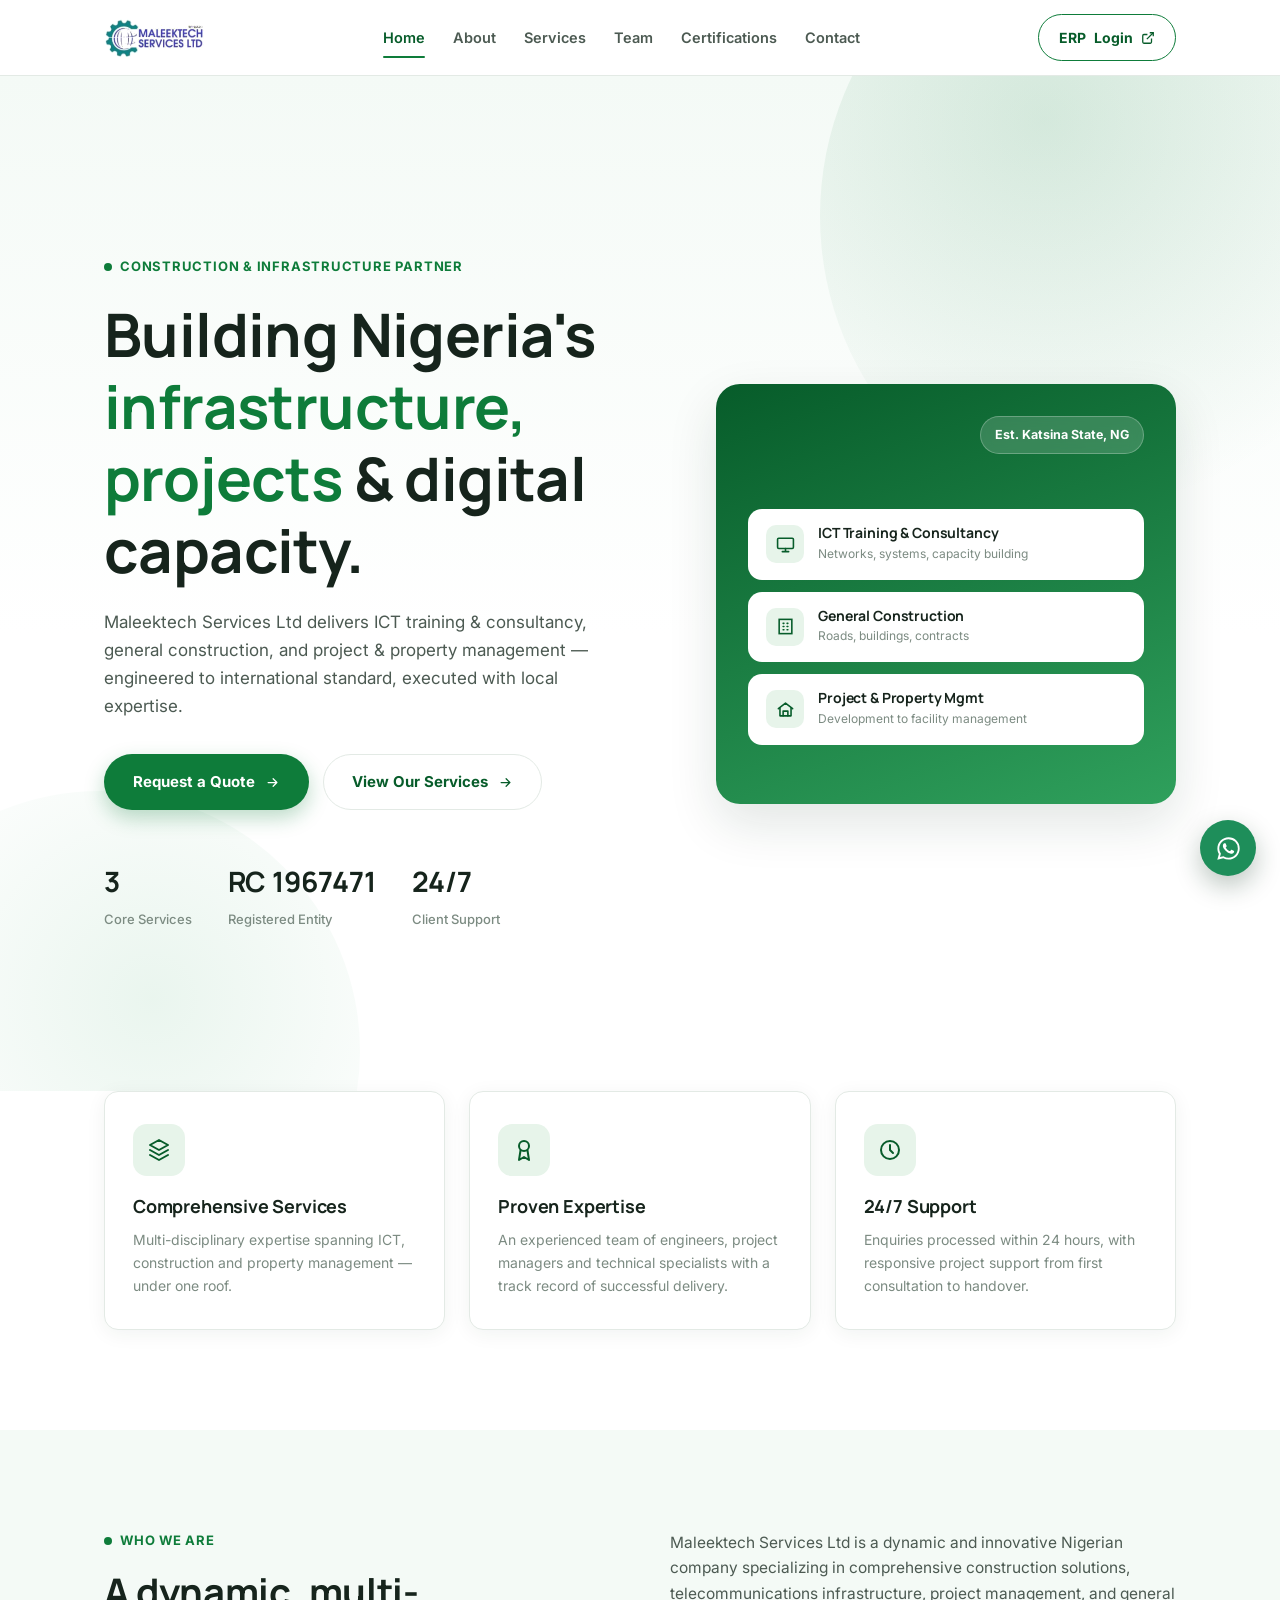
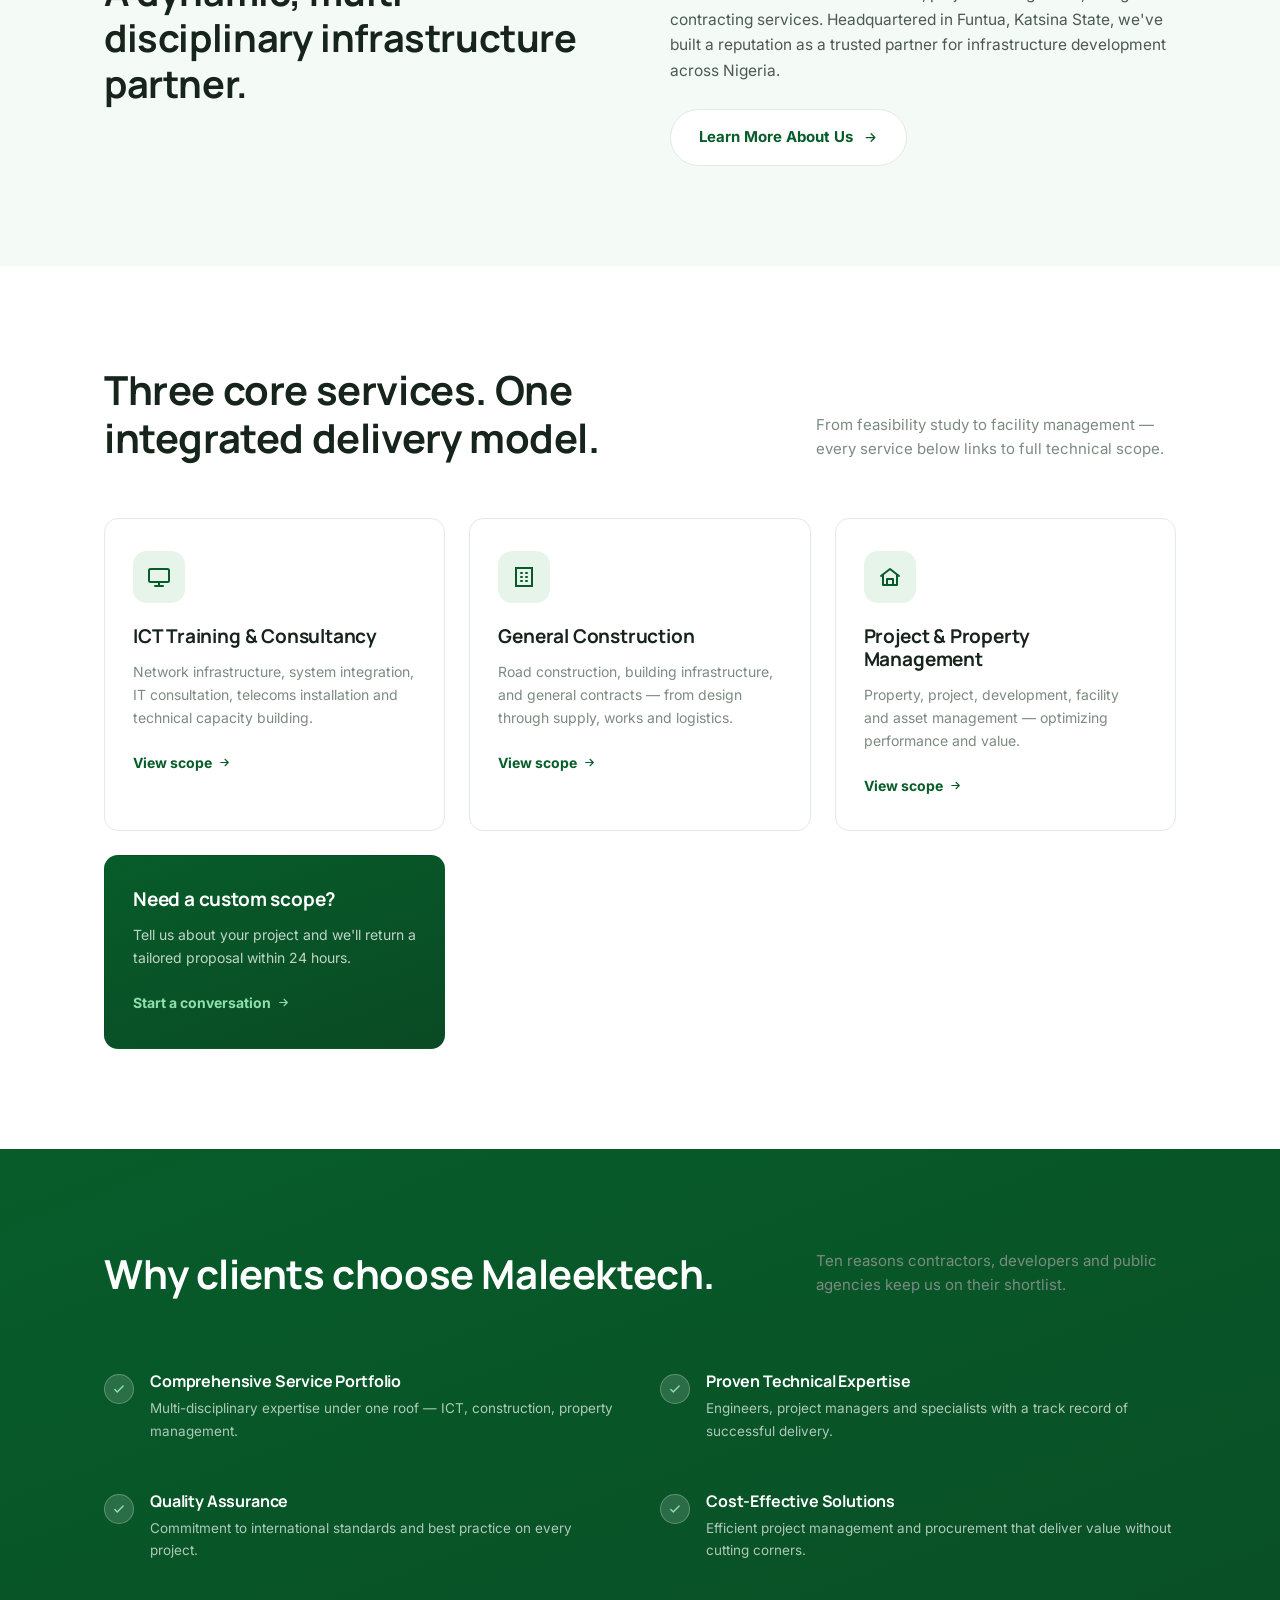
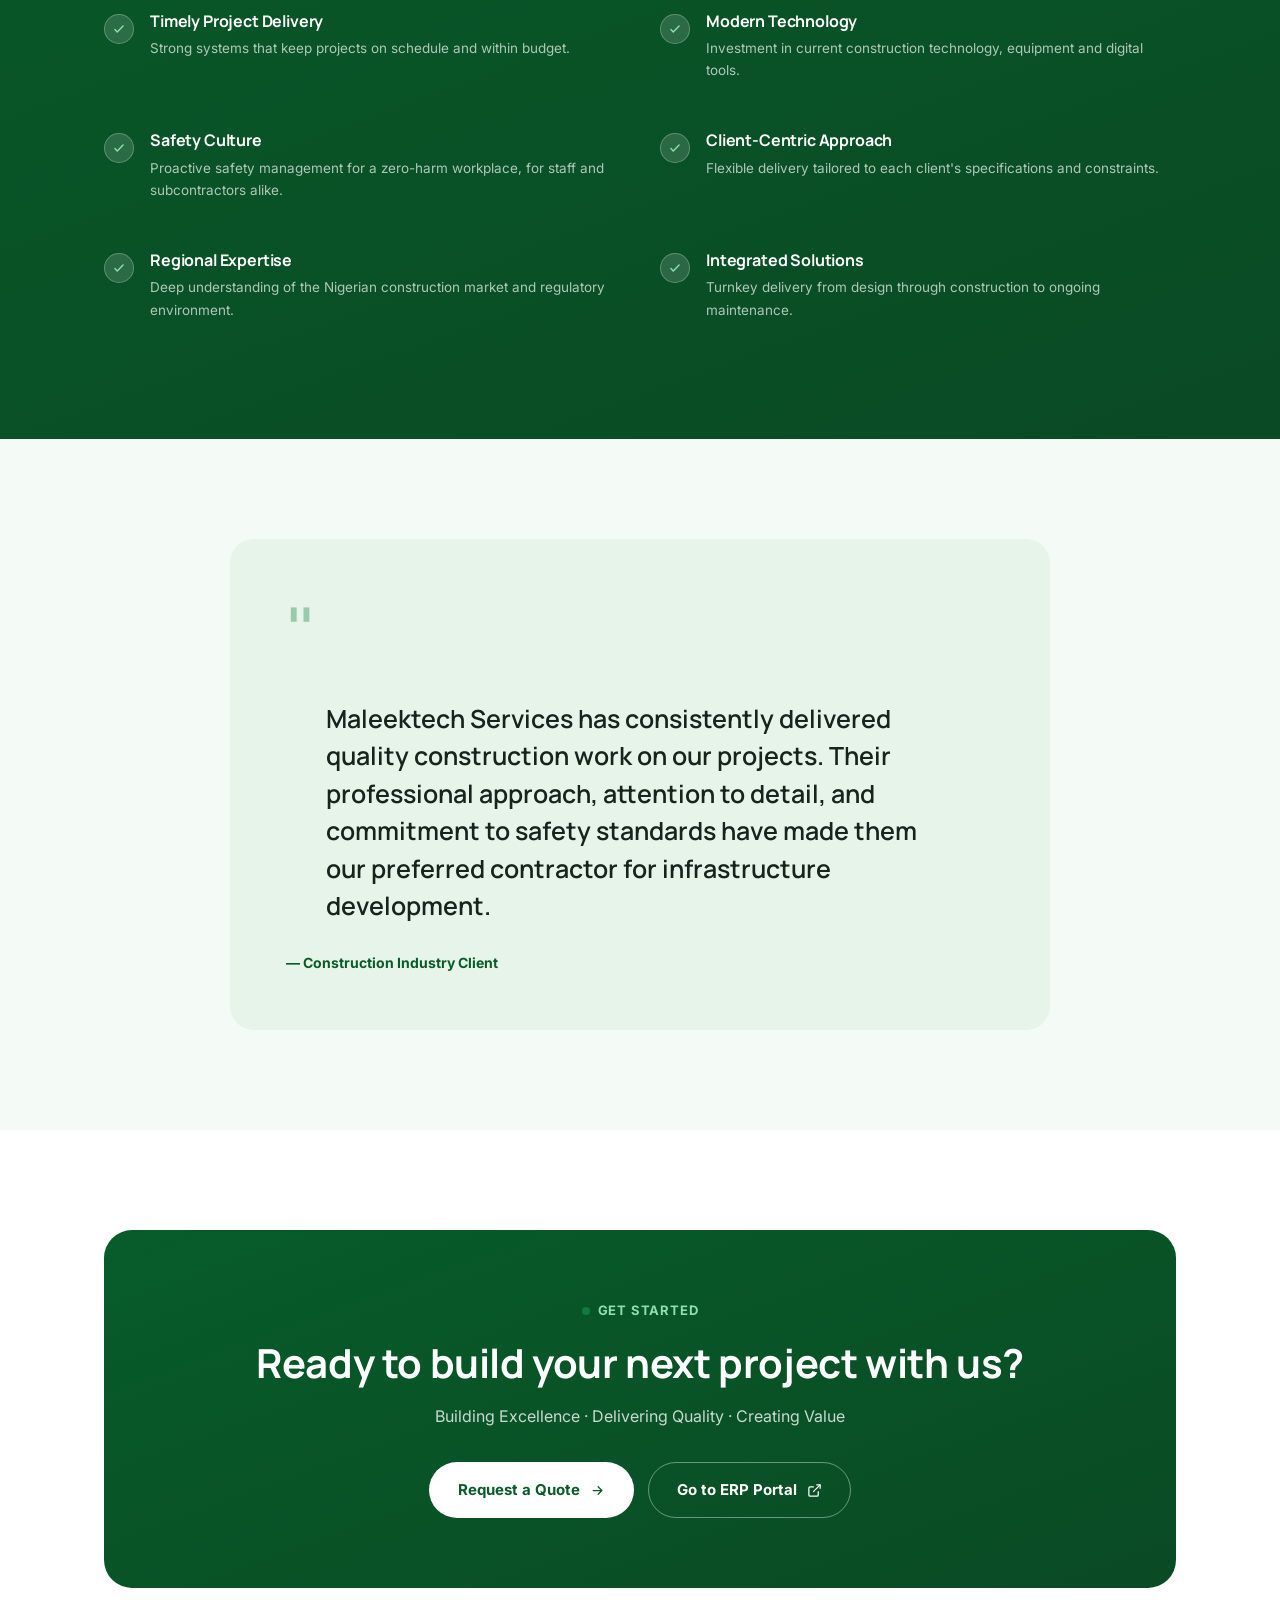
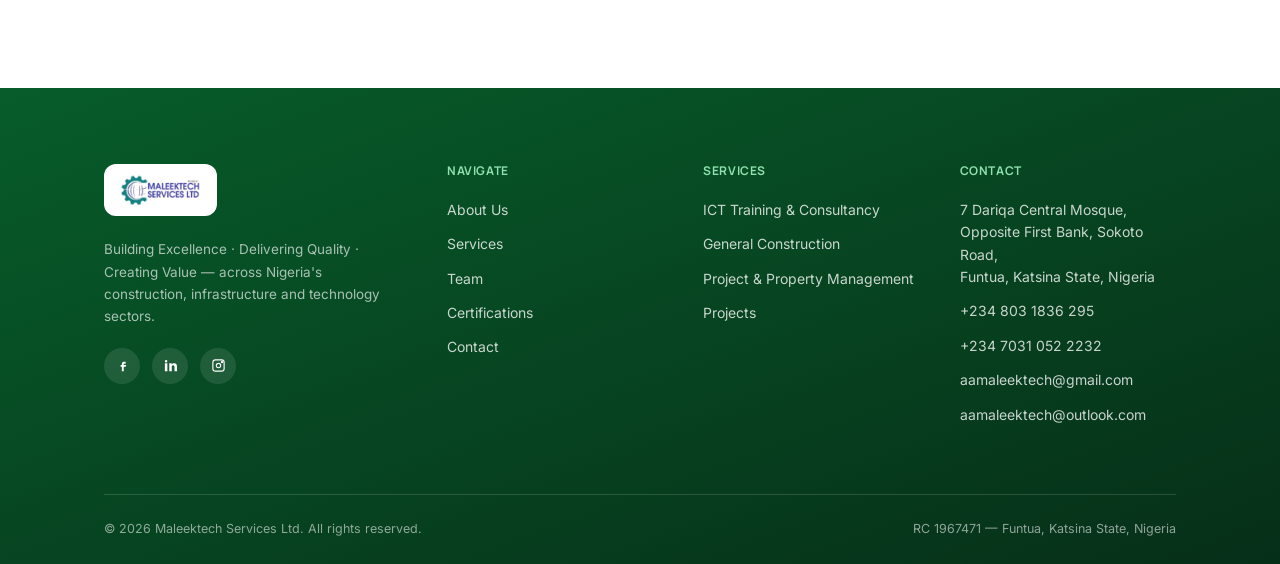
==== commit 609b16a3: "Update Maleektech website" ====
--- a/index.html
+++ b/index.html
@@ -3,8 +3,8 @@
 <head>
 <meta charset="UTF-8">
 <meta name="viewport" content="width=device-width, initial-scale=1.0">
-<title>Maleektech Services LTD | Construction, Infrastructure &amp; ICT — Nigeria</title>
-<meta name="description" content="Maleektech Services LTD (RC 1967471) delivers road construction, building infrastructure, telecommunications/ICT, property management and general contracting services across Nigeria.">
+<title>Maleektech Services Ltd | Construction, Infrastructure &amp; ICT — Nigeria</title>
+<meta name="description" content="Maleektech Services Ltd (RC 1967471) delivers ICT training & consultancy, general construction, and project & property management services across Nigeria.">
 <link rel="icon" type="image/png" href="assets/logo.png">
 <link rel="stylesheet" href="css/style.css">
 </head>
@@ -12,7 +12,7 @@
 <header class="site-header">
   <nav class="nav">
     <a href="index.html" class="brand">
-      <img src="assets/logo.png" alt="Maleektech Services LTD">
+      <img src="assets/logo.png" alt="Maleektech Services Ltd">
     </a>
     <div class="nav-links">
       <a href="index.html" class="active">Home</a>
@@ -20,14 +20,13 @@
       <div class="has-drop">
         <a href="services.html">Services</a>
         <div class="dropdown">
-          <a href="services.html#road">Road Construction</a>
-          <a href="services.html#building">Building Infrastructure</a>
+          <a href="services.html#ict">ICT Training &amp; Consultancy</a>
+          <a href="services.html#construction">General Construction</a>
           <a href="services.html#property">Project &amp; Property Mgmt</a>
-          <a href="services.html#ict">Telecoms &amp; ICT</a>
-          <a href="services.html#general">General Contracts</a>
+          <a href="services.html#projects">Projects</a>
         </div>
       </div>
-      <a href="projects.html">Projects</a>
+      <a href="team.html">Team</a>
       <a href="certifications.html">Certifications</a>
       <a href="contact.html">Contact</a>
     </div>
@@ -46,12 +45,11 @@
       <a href="index.html">Home</a>
       <a href="about.html">About</a>
       <a href="services.html">Services</a>
-      <a href="services.html#road" class="sub">— Road Construction</a>
-      <a href="services.html#building" class="sub">— Building Infrastructure</a>
+      <a href="services.html#ict" class="sub">— ICT Training &amp; Consultancy</a>
+      <a href="services.html#construction" class="sub">— General Construction</a>
       <a href="services.html#property" class="sub">— Project &amp; Property Mgmt</a>
-      <a href="services.html#ict" class="sub">— Telecoms &amp; ICT</a>
-      <a href="services.html#general" class="sub">— General Contracts</a>
-      <a href="projects.html">Projects</a>
+      <a href="services.html#projects" class="sub">— Projects</a>
+      <a href="team.html">Team</a>
       <a href="certifications.html">Certifications</a>
       <a href="contact.html">Contact</a>
       <a href="https://maleek-tech.web.app/" target="_blank" rel="noopener">ERP Login ↗</a>
@@ -66,14 +64,14 @@
   <div class="hero-inner">
     <div class="hero-content">
       <div class="eyebrow">Construction &amp; Infrastructure Partner</div>
-      <h1>Building Nigeria's <em>roads, structures</em> &amp; digital infrastructure.</h1>
-      <p class="hero-lead">Maleektech Services LTD delivers integrated construction, telecommunications, property management and general contracting solutions — engineered to international standard, executed with local expertise.</p>
+      <h1>Building Nigeria's <em>infrastructure, projects</em> &amp; digital capacity.</h1>
+      <p class="hero-lead">Maleektech Services Ltd delivers ICT training &amp; consultancy, general construction, and project &amp; property management — engineered to international standard, executed with local expertise.</p>
       <div class="hero-actions">
         <a href="contact.html" class="btn btn-primary">Request a Quote <svg viewBox="0 0 24 24" fill="none" stroke="currentColor" stroke-width="2" stroke-linecap="round" stroke-linejoin="round"><path d="M5 12h14M13 6l6 6-6 6"/></svg></a>
         <a href="services.html" class="btn btn-outline">View Our Services <svg viewBox="0 0 24 24" fill="none" stroke="currentColor" stroke-width="2" stroke-linecap="round" stroke-linejoin="round"><path d="M5 12h14M13 6l6 6-6 6"/></svg></a>
       </div>
       <div class="hero-stats">
-        <div><strong>5</strong><span>Service Divisions</span></div>
+        <div><strong>3</strong><span>Core Services</span></div>
         <div><strong>RC 1967471</strong><span>Registered Entity</span></div>
         <div><strong>24/7</strong><span>Client Support</span></div>
       </div>
@@ -81,9 +79,9 @@
     <div class="hero-visual">
       <div class="badge-row"><span class="badge">Est. Katsina State, NG</span></div>
       <div class="visual-cards">
-        <div class="vcard"><div class="icon"><svg viewBox="0 0 24 24" fill="none" stroke="currentColor" stroke-width="2" stroke-linecap="round"><path d="M4 20L9 4h6l5 16"/><path d="M12 4v3M12 11v3M12 18v2"/></svg></div><div><h4>Road Construction</h4><p>Design to asphalt paving</p></div></div>
-        <div class="vcard"><div class="icon"><svg viewBox="0 0 24 24" fill="none" stroke="currentColor" stroke-width="2" stroke-linecap="round"><rect x="4" y="3" width="16" height="18"/><path d="M9 8h1M14 8h1M9 12h1M14 12h1M9 16h1M14 16h1"/></svg></div><div><h4>Building Infrastructure</h4><p>Residential to institutional</p></div></div>
-        <div class="vcard"><div class="icon"><svg viewBox="0 0 24 24" fill="none" stroke="currentColor" stroke-width="2" stroke-linecap="round"><rect x="2" y="4" width="20" height="13" rx="1.5"/><path d="M8 21h8M12 17v4"/></svg></div><div><h4>Telecoms &amp; ICT</h4><p>Networks, fiber, systems</p></div></div>
+        <div class="vcard"><div class="icon"><svg viewBox="0 0 24 24" fill="none" stroke="currentColor" stroke-width="2" stroke-linecap="round"><rect x="2" y="4" width="20" height="13" rx="1.5"/><path d="M8 21h8M12 17v4"/></svg></div><div><h4>ICT Training &amp; Consultancy</h4><p>Networks, systems, capacity building</p></div></div>
+        <div class="vcard"><div class="icon"><svg viewBox="0 0 24 24" fill="none" stroke="currentColor" stroke-width="2" stroke-linecap="round"><rect x="4" y="3" width="16" height="18"/><path d="M9 8h1M14 8h1M9 12h1M14 12h1M9 16h1M14 16h1"/></svg></div><div><h4>General Construction</h4><p>Roads, buildings, contracts</p></div></div>
+        <div class="vcard"><div class="icon"><svg viewBox="0 0 24 24" fill="none" stroke="currentColor" stroke-width="2" stroke-linecap="round" stroke-linejoin="round"><path d="M3 11l9-7 9 7"/><path d="M5 10v10h14V10"/><path d="M9 20v-6h6v6"/></svg></div><div><h4>Project &amp; Property Mgmt</h4><p>Development to facility management</p></div></div>
       </div>
     </div>
   </div>
@@ -93,7 +91,7 @@
 <section class="section-white" style="padding-top:0;">
   <div class="container">
     <div class="trust-grid reveal">
-      <div class="trust-item"><div class="ic"><svg viewBox="0 0 24 24" fill="none" stroke="currentColor" stroke-width="2" stroke-linecap="round" stroke-linejoin="round"><path d="M12 2l9 5-9 5-9-5 9-5z"/><path d="M3 12l9 5 9-5M3 17l9 5 9-5"/></svg></div><h3>Comprehensive Services</h3><p>Multi-disciplinary expertise spanning construction, telecoms, property management and general contracting — under one roof.</p></div>
+      <div class="trust-item"><div class="ic"><svg viewBox="0 0 24 24" fill="none" stroke="currentColor" stroke-width="2" stroke-linecap="round" stroke-linejoin="round"><path d="M12 2l9 5-9 5-9-5 9-5z"/><path d="M3 12l9 5 9-5M3 17l9 5 9-5"/></svg></div><h3>Comprehensive Services</h3><p>Multi-disciplinary expertise spanning ICT, construction and property management — under one roof.</p></div>
       <div class="trust-item"><div class="ic"><svg viewBox="0 0 24 24" fill="none" stroke="currentColor" stroke-width="2" stroke-linecap="round" stroke-linejoin="round"><circle cx="12" cy="8" r="5"/><path d="M8.5 12.5L7 22l5-3 5 3-1.5-9.5"/></svg></div><h3>Proven Expertise</h3><p>An experienced team of engineers, project managers and technical specialists with a track record of successful delivery.</p></div>
       <div class="trust-item"><div class="ic"><svg viewBox="0 0 24 24" fill="none" stroke="currentColor" stroke-width="2" stroke-linecap="round" stroke-linejoin="round"><circle cx="12" cy="12" r="9"/><path d="M12 7v5l3 3"/></svg></div><h3>24/7 Support</h3><p>Enquiries processed within 24 hours, with responsive project support from first consultation to handover.</p></div>
     </div>
@@ -108,7 +106,7 @@
       <h2 style="margin-top:18px; font-size:clamp(26px,3.6vw,38px);">A dynamic, multi-disciplinary infrastructure partner.</h2>
     </div>
     <div>
-      <p style="font-size:15.5px; color:var(--body);">Maleektech Services LTD is a dynamic and innovative Nigerian company specializing in comprehensive construction solutions, telecommunications infrastructure, project management, and general contracting services. Headquartered in Funtua, Katsina State, we've built a reputation as a trusted partner for infrastructure development across Nigeria.</p>
+      <p style="font-size:15.5px; color:var(--body);">Maleektech Services Ltd is a dynamic and innovative Nigerian company specializing in comprehensive construction solutions, telecommunications infrastructure, project management, and general contracting services. Headquartered in Funtua, Katsina State, we've built a reputation as a trusted partner for infrastructure development across Nigeria.</p>
       <a href="about.html" class="btn btn-outline" style="margin-top:26px;">Learn More About Us <svg viewBox="0 0 24 24" fill="none" stroke="currentColor" stroke-width="2" stroke-linecap="round" stroke-linejoin="round"><path d="M5 12h14M13 6l6 6-6 6"/></svg></a>
     </div>
   </div>
@@ -118,21 +116,21 @@
 <section class="section-white">
   <div class="container">
     <div class="section-head reveal">
-      <h2>Five divisions. One integrated delivery model.</h2>
+      <h2>Three core services. One integrated delivery model.</h2>
       <p class="desc">From feasibility study to facility management — every service below links to full technical scope.</p>
     </div>
     <div class="card-grid reveal">
       <div class="service-card">
-        <div class="ic"><svg viewBox="0 0 24 24" fill="none" stroke="currentColor" stroke-width="2" stroke-linecap="round"><path d="M4 20L9 4h6l5 16"/><path d="M12 4v3M12 11v3M12 18v2"/></svg></div>
-        <h3>Road Construction</h3>
-        <p>Design &amp; planning, asphalt paving, surface dressing, drainage &amp; earthworks, rural feeder roads, and maintenance.</p>
-        <a href="services.html#road" class="card-link">View scope <svg viewBox="0 0 24 24" fill="none" stroke="currentColor" stroke-width="2" stroke-linecap="round" stroke-linejoin="round"><path d="M5 12h14M13 6l6 6-6 6"/></svg></a>
+        <div class="ic"><svg viewBox="0 0 24 24" fill="none" stroke="currentColor" stroke-width="2" stroke-linecap="round"><rect x="2" y="4" width="20" height="13" rx="1.5"/><path d="M8 21h8M12 17v4"/></svg></div>
+        <h3>ICT Training &amp; Consultancy</h3>
+        <p>Network infrastructure, system integration, IT consultation, telecoms installation and technical capacity building.</p>
+        <a href="services.html#ict" class="card-link">View scope <svg viewBox="0 0 24 24" fill="none" stroke="currentColor" stroke-width="2" stroke-linecap="round" stroke-linejoin="round"><path d="M5 12h14M13 6l6 6-6 6"/></svg></a>
       </div>
       <div class="service-card">
         <div class="ic"><svg viewBox="0 0 24 24" fill="none" stroke="currentColor" stroke-width="2" stroke-linecap="round"><rect x="4" y="3" width="16" height="18"/><path d="M9 8h1M14 8h1M9 12h1M14 12h1M9 16h1M14 16h1"/></svg></div>
-        <h3>Building Infrastructure</h3>
-        <p>Residential, commercial, industrial and institutional buildings — from foundation to finishing, turnkey delivery.</p>
-        <a href="services.html#building" class="card-link">View scope <svg viewBox="0 0 24 24" fill="none" stroke="currentColor" stroke-width="2" stroke-linecap="round" stroke-linejoin="round"><path d="M5 12h14M13 6l6 6-6 6"/></svg></a>
+        <h3>General Construction</h3>
+        <p>Road construction, building infrastructure, and general contracts — from design through supply, works and logistics.</p>
+        <a href="services.html#construction" class="card-link">View scope <svg viewBox="0 0 24 24" fill="none" stroke="currentColor" stroke-width="2" stroke-linecap="round" stroke-linejoin="round"><path d="M5 12h14M13 6l6 6-6 6"/></svg></a>
       </div>
       <div class="service-card">
         <div class="ic"><svg viewBox="0 0 24 24" fill="none" stroke="currentColor" stroke-width="2" stroke-linecap="round" stroke-linejoin="round"><path d="M3 11l9-7 9 7"/><path d="M5 10v10h14V10"/><path d="M9 20v-6h6v6"/></svg></div>
@@ -140,18 +138,6 @@
         <p>Property, project, development, facility and asset management — optimizing performance and value.</p>
         <a href="services.html#property" class="card-link">View scope <svg viewBox="0 0 24 24" fill="none" stroke="currentColor" stroke-width="2" stroke-linecap="round" stroke-linejoin="round"><path d="M5 12h14M13 6l6 6-6 6"/></svg></a>
       </div>
-      <div class="service-card">
-        <div class="ic"><svg viewBox="0 0 24 24" fill="none" stroke="currentColor" stroke-width="2" stroke-linecap="round"><rect x="2" y="4" width="20" height="13" rx="1.5"/><path d="M8 21h8M12 17v4"/></svg></div>
-        <h3>Telecommunications &amp; ICT</h3>
-        <p>Network infrastructure, fiber, CCTV, PABX, data centers, system integration and technical support.</p>
-        <a href="services.html#ict" class="card-link">View scope <svg viewBox="0 0 24 24" fill="none" stroke="currentColor" stroke-width="2" stroke-linecap="round" stroke-linejoin="round"><path d="M5 12h14M13 6l6 6-6 6"/></svg></a>
-      </div>
-      <div class="service-card">
-        <div class="ic"><svg viewBox="0 0 24 24" fill="none" stroke="currentColor" stroke-width="2" stroke-linecap="round" stroke-linejoin="round"><path d="M14.7 6.3a1 1 0 000 1.4l1.6 1.6a1 1 0 001.4 0l3.1-3.1a4 4 0 01-5.4 5.4L6 21l-3-3 9.6-9.6a4 4 0 015.4-5.4l-3.1 3.1z"/></svg></div>
-        <h3>General Contracts</h3>
-        <p>Supply &amp; installation, service &amp; works contracts, procurement, logistics and transportation.</p>
-        <a href="services.html#general" class="card-link">View scope <svg viewBox="0 0 24 24" fill="none" stroke="currentColor" stroke-width="2" stroke-linecap="round" stroke-linejoin="round"><path d="M5 12h14M13 6l6 6-6 6"/></svg></a>
-      </div>
       <div class="service-card dark">
         <h3>Need a custom scope?</h3>
         <p>Tell us about your project and we'll return a tailored proposal within 24 hours.</p>
@@ -169,7 +155,7 @@
       <p class="desc">Ten reasons contractors, developers and public agencies keep us on their shortlist.</p>
     </div>
     <div class="why-grid reveal">
-      <div class="why-item"><span class="check"><svg viewBox="0 0 24 24" fill="none" stroke="currentColor" stroke-width="2.4" stroke-linecap="round" stroke-linejoin="round"><path d="M5 13l4 4L19 7"/></svg></span><div><h4>Comprehensive Service Portfolio</h4><p>Multi-disciplinary expertise under one roof — construction, telecoms, property, contracting.</p></div></div>
+      <div class="why-item"><span class="check"><svg viewBox="0 0 24 24" fill="none" stroke="currentColor" stroke-width="2.4" stroke-linecap="round" stroke-linejoin="round"><path d="M5 13l4 4L19 7"/></svg></span><div><h4>Comprehensive Service Portfolio</h4><p>Multi-disciplinary expertise under one roof — ICT, construction, property management.</p></div></div>
       <div class="why-item"><span class="check"><svg viewBox="0 0 24 24" fill="none" stroke="currentColor" stroke-width="2.4" stroke-linecap="round" stroke-linejoin="round"><path d="M5 13l4 4L19 7"/></svg></span><div><h4>Proven Technical Expertise</h4><p>Engineers, project managers and specialists with a track record of successful delivery.</p></div></div>
       <div class="why-item"><span class="check"><svg viewBox="0 0 24 24" fill="none" stroke="currentColor" stroke-width="2.4" stroke-linecap="round" stroke-linejoin="round"><path d="M5 13l4 4L19 7"/></svg></span><div><h4>Quality Assurance</h4><p>Commitment to international standards and best practice on every project.</p></div></div>
       <div class="why-item"><span class="check"><svg viewBox="0 0 24 24" fill="none" stroke="currentColor" stroke-width="2.4" stroke-linecap="round" stroke-linejoin="round"><path d="M5 13l4 4L19 7"/></svg></span><div><h4>Cost-Effective Solutions</h4><p>Efficient project management and procurement that deliver value without cutting corners.</p></div></div>
@@ -215,7 +201,7 @@
   <div class="container">
     <div class="footer-grid">
       <div class="footer-brand">
-        <div class="footer-logo-chip"><img src="assets/logo.png" alt="Maleektech Services LTD"></div>
+        <div class="footer-logo-chip"><img src="assets/logo.png" alt="Maleektech Services Ltd"></div>
         <p>Building Excellence · Delivering Quality · Creating Value — across Nigeria's construction, infrastructure and technology sectors.</p>
         <div class="social-row">
           <a href="#" aria-label="Facebook"><svg viewBox="0 0 24 24" fill="currentColor"><path d="M14 9h3V6h-3c-1.66 0-3 1.34-3 3v2H9v3h2v7h3v-7h3l1-3h-4v-2c0-.55.45-1 1-1z"/></svg></a>
@@ -228,7 +214,7 @@
         <ul>
           <li><a href="about.html">About Us</a></li>
           <li><a href="services.html">Services</a></li>
-          <li><a href="projects.html">Projects</a></li>
+          <li><a href="team.html">Team</a></li>
           <li><a href="certifications.html">Certifications</a></li>
           <li><a href="contact.html">Contact</a></li>
         </ul>
@@ -236,11 +222,10 @@
       <div>
         <h4>Services</h4>
         <ul>
-          <li><a href="services.html#road">Road Construction</a></li>
-          <li><a href="services.html#building">Building Infrastructure</a></li>
-          <li><a href="services.html#property">Property Management</a></li>
-          <li><a href="services.html#ict">Telecoms &amp; ICT</a></li>
-          <li><a href="services.html#general">General Contracts</a></li>
+          <li><a href="services.html#ict">ICT Training &amp; Consultancy</a></li>
+          <li><a href="services.html#construction">General Construction</a></li>
+          <li><a href="services.html#property">Project &amp; Property Management</a></li>
+          <li><a href="services.html#projects">Projects</a></li>
         </ul>
       </div>
       <div>
@@ -248,12 +233,14 @@
         <ul>
           <li>7 Dariqa Central Mosque,<br>Opposite First Bank, Sokoto Road,<br>Funtua, Katsina State, Nigeria</li>
           <li><a href="tel:+2348031836295">+234 803 1836 295</a></li>
+          <li><a href="tel:+2347031052232">+234 7031 052 2232</a></li>
           <li><a href="mailto:aamaleektech@gmail.com">aamaleektech@gmail.com</a></li>
+          <li><a href="mailto:aamaleektech@outlook.com">aamaleektech@outlook.com</a></li>
         </ul>
       </div>
     </div>
     <div class="footer-bottom">
-      <span>© 2026 Maleektech Services LTD. All rights reserved.</span>
+      <span>© 2026 Maleektech Services Ltd. All rights reserved.</span>
       <span>RC 1967471 — Funtua, Katsina State, Nigeria</span>
     </div>
   </div>
--- a/css/style.css
+++ b/css/style.css
@@ -493,6 +493,69 @@
 .wa-float:hover{ transform:scale(1.08); }
 .wa-float svg{ width:27px; height:27px; fill:#fff; }
 
+/* ============================================================
+   TEAM PAGE — deliberately distinct visual language:
+   dark editorial theme, portrait-forward cards, monospace
+   role labels — set apart from the rest of the site's UI.
+   ============================================================ */
+@import url('https://fonts.googleapis.com/css2?family=JetBrains+Mono:wght@400;500;600&display=swap');
+
+.team-hero{
+  background:#0B1210; color:var(--white);
+  padding:64px 0 60px; position:relative; overflow:hidden;
+}
+.team-hero::before{
+  content:''; position:absolute; inset:0;
+  background-image:radial-gradient(circle, rgba(255,255,255,0.06) 1px, transparent 1px);
+  background-size:26px 26px; opacity:0.5; pointer-events:none;
+}
+.team-hero .container{ position:relative; }
+.team-hero .breadcrumb{ color:rgba(255,255,255,0.5); }
+.team-hero .breadcrumb a{ color:#8FE0AE; }
+.team-hero h1{ color:var(--white); font-size:clamp(32px,5vw,50px); margin-top:18px; }
+.team-hero .lead{ margin-top:16px; max-width:600px; color:rgba(255,255,255,0.68); font-size:15.5px; }
+
+.team-section{ background:#0B1210; padding:70px 0 100px; }
+.team-tag{
+  font-family:'JetBrains Mono', monospace; font-size:11.5px; letter-spacing:0.08em; text-transform:uppercase;
+  color:#8FE0AE; margin-bottom:8px; display:block;
+}
+
+.team-grid{ display:grid; grid-template-columns:repeat(4,1fr); gap:2px; background:rgba(255,255,255,0.08); }
+@media (max-width:980px){ .team-grid{ grid-template-columns:repeat(2,1fr); } }
+@media (max-width:560px){ .team-grid{ grid-template-columns:1fr; } }
+
+.team-card{
+  background:#0B1210; position:relative; overflow:hidden;
+  transition:transform .3s ease;
+}
+.team-photo{
+  aspect-ratio:3/3.6; position:relative; overflow:hidden;
+  background:linear-gradient(160deg,#16211C,#0B1210);
+  display:flex; align-items:center; justify-content:center;
+}
+.team-photo img{ width:100%; height:100%; object-fit:cover; }
+.team-photo .ph-icon{ width:64px; height:64px; opacity:0.25; }
+.team-photo .ph-icon svg{ width:100%; height:100%; color:#8FE0AE; }
+.team-card-body{ padding:22px 20px 26px; border-top:1px solid rgba(255,255,255,0.08); }
+.team-card-body h3{ color:var(--white); font-size:17px; margin-bottom:4px; }
+.team-card-body .role{ font-family:'JetBrains Mono', monospace; font-size:12px; color:#8FE0AE; letter-spacing:0.02em; }
+.team-card-body .bio{ margin-top:12px; font-size:13px; color:rgba(255,255,255,0.55); line-height:1.6; }
+.team-card-body .team-links{ display:flex; gap:10px; margin-top:16px; }
+.team-card-body .team-links a{
+  width:30px; height:30px; border-radius:50%; border:1px solid rgba(255,255,255,0.15);
+  display:flex; align-items:center; justify-content:center; color:rgba(255,255,255,0.6);
+  transition:all .2s ease;
+}
+.team-card-body .team-links a:hover{ border-color:#8FE0AE; color:#8FE0AE; }
+.team-card-body .team-links svg{ width:13px; height:13px; }
+
+.team-placeholder-note{
+  border:1.5px dashed rgba(255,255,255,0.18); border-radius:var(--radius); padding:30px; text-align:center; margin-top:56px;
+  font-size:14px; color:rgba(255,255,255,0.55);
+}
+.team-placeholder-note strong{ color:var(--white); }
+
 /* ---------- reveal on scroll ----------
    Fail-safe by default: content is visible unless JS confirms it can
    both detect scroll position AND animate it in (see js/script.js).
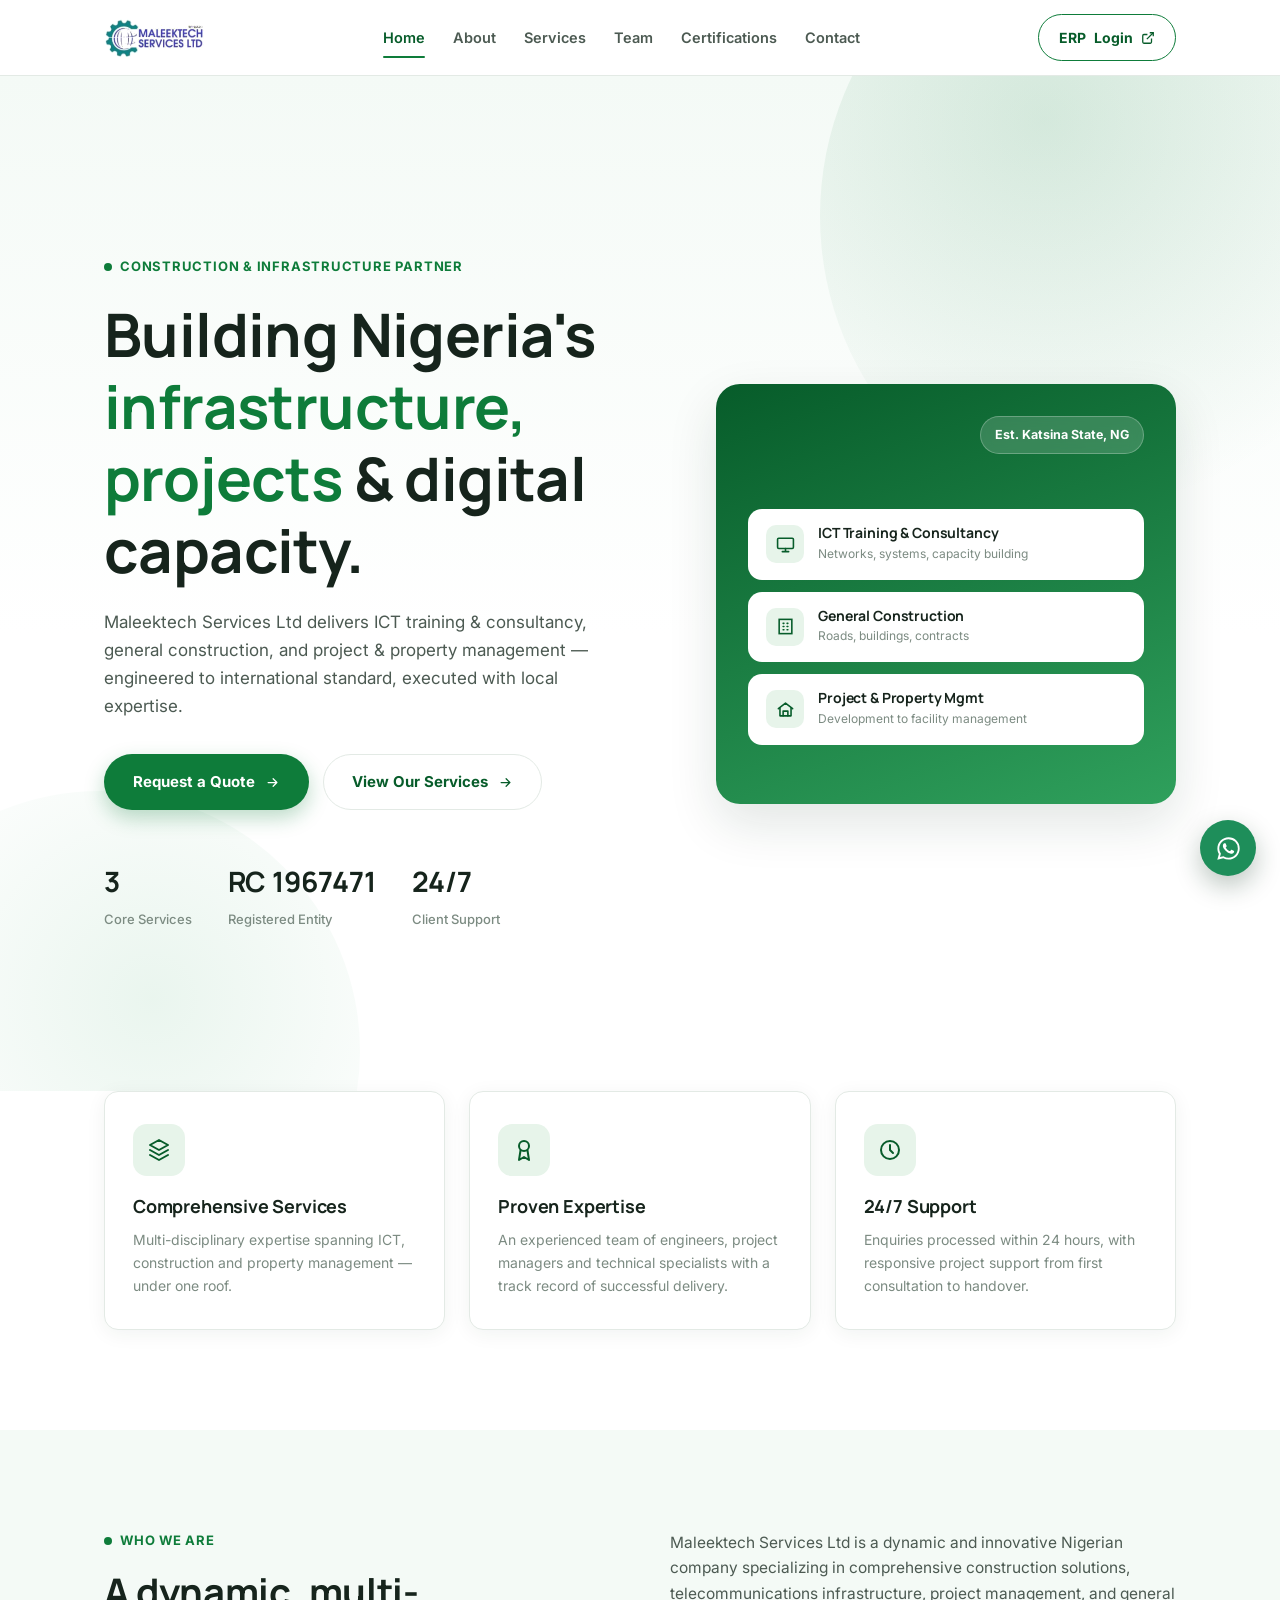
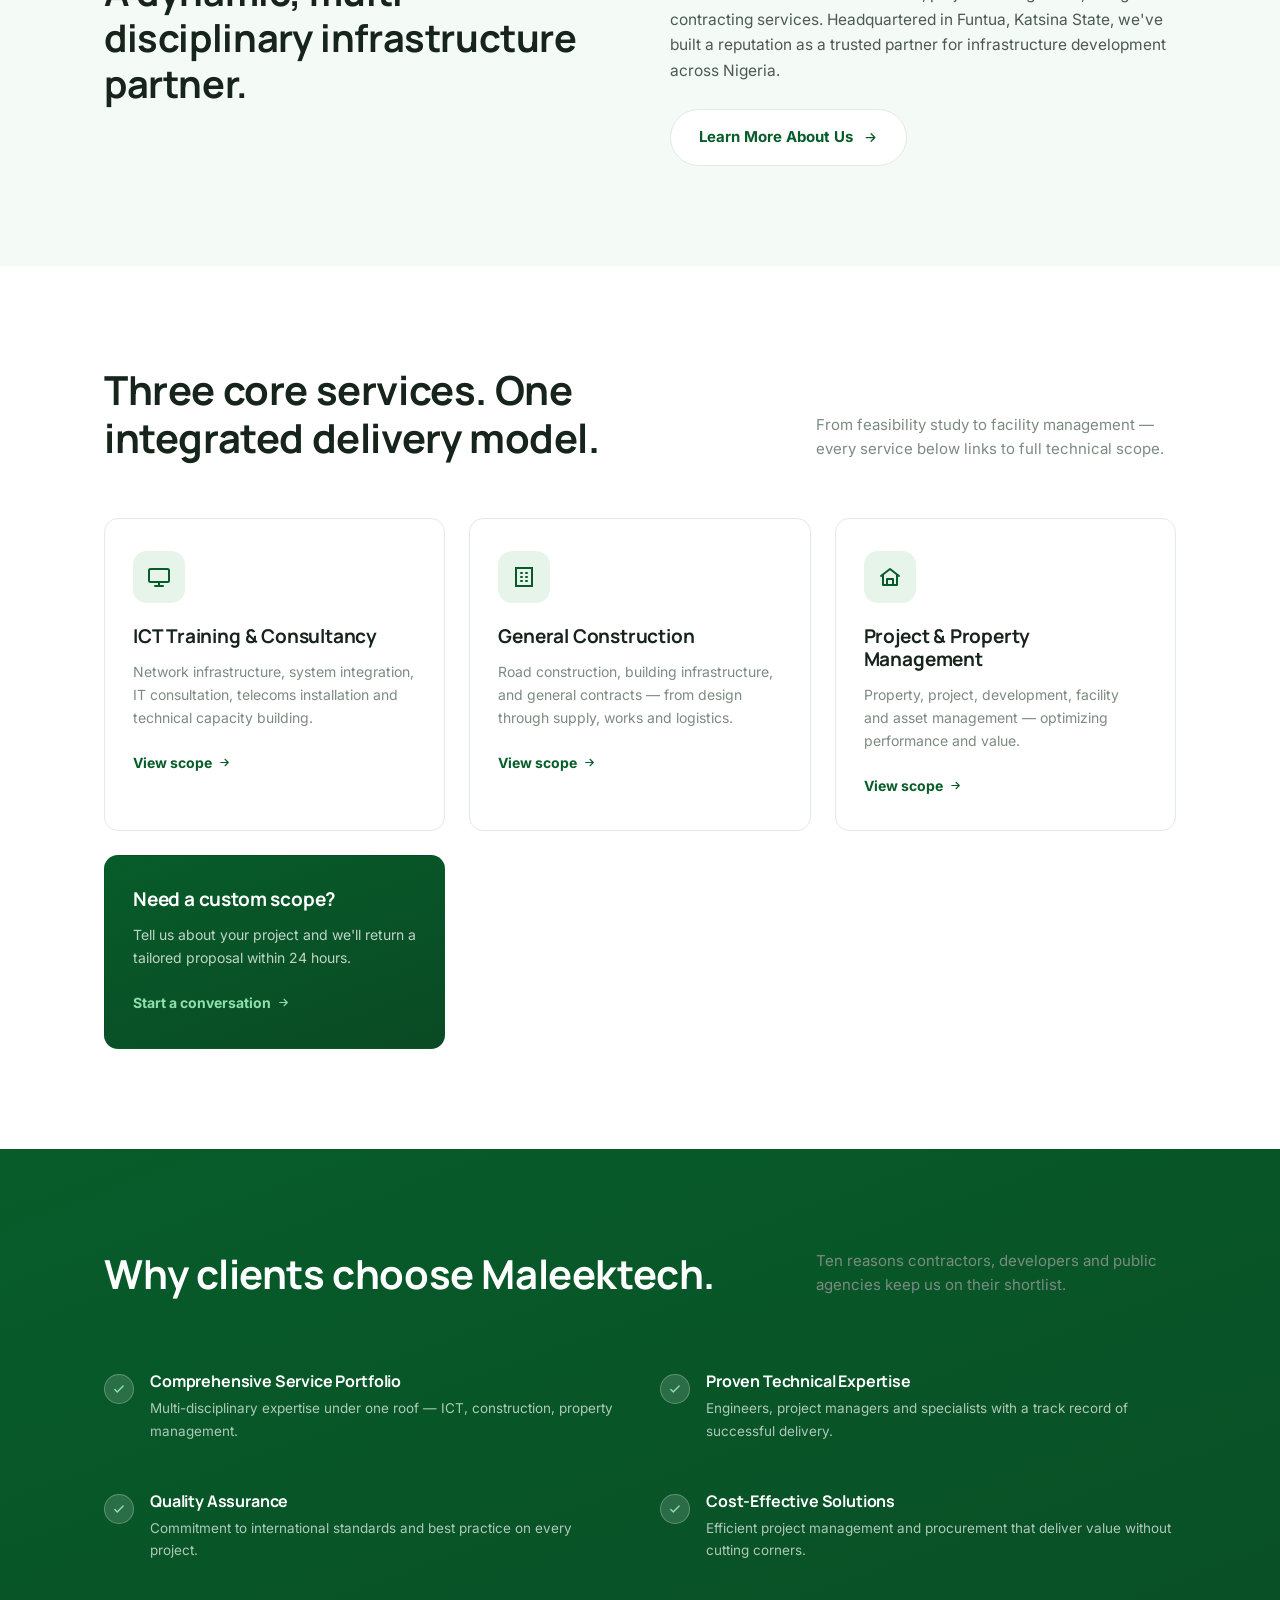
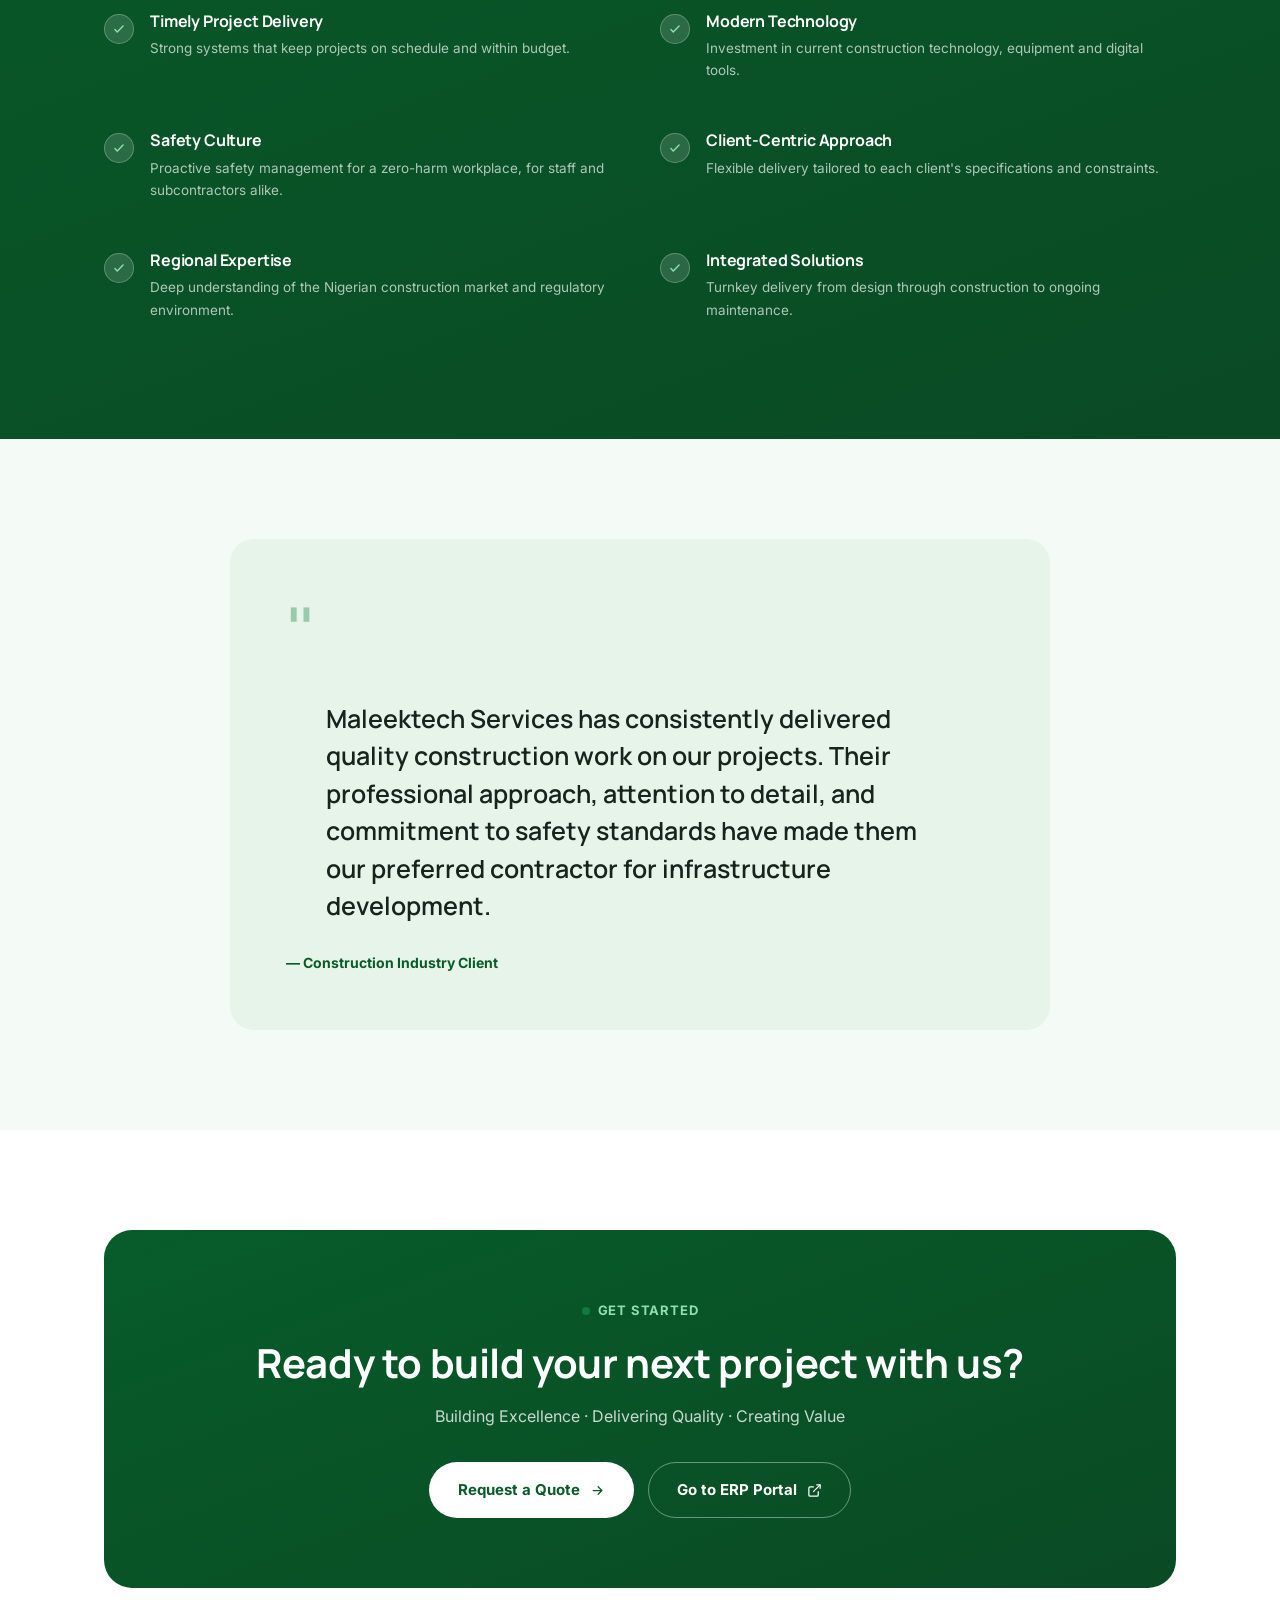
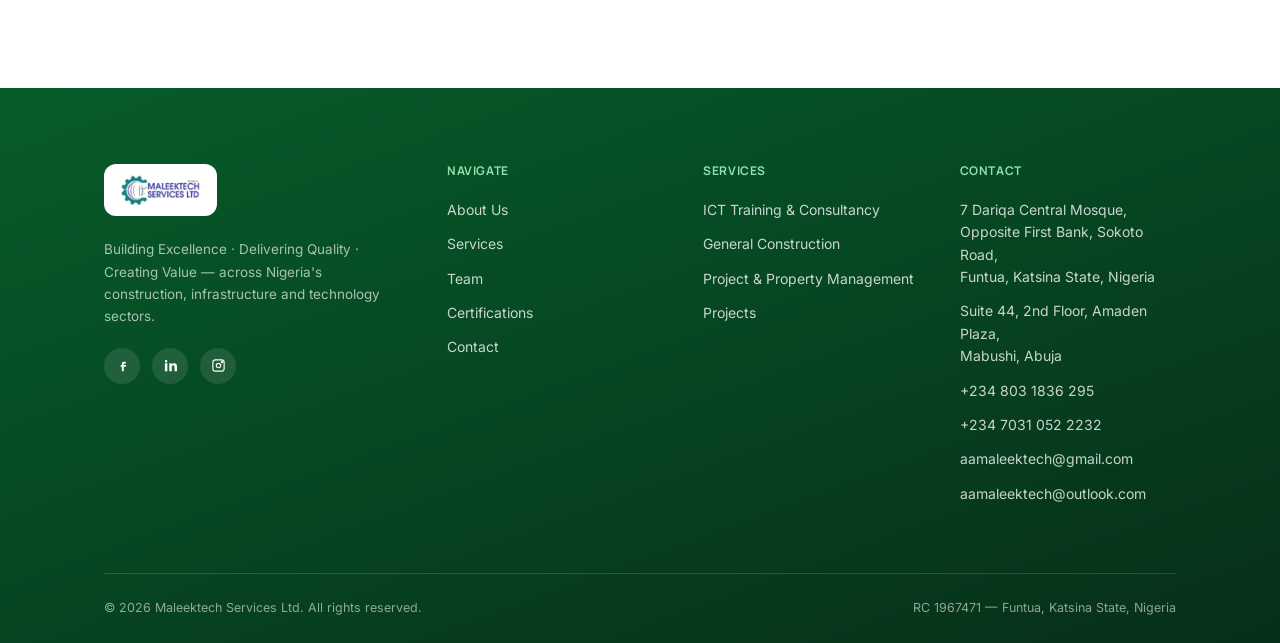
==== commit d7872716: "Update Maleektech website" ====
--- a/index.html
+++ b/index.html
@@ -232,6 +232,7 @@
         <h4>Contact</h4>
         <ul>
           <li>7 Dariqa Central Mosque,<br>Opposite First Bank, Sokoto Road,<br>Funtua, Katsina State, Nigeria</li>
+          <li>Suite 44, 2nd Floor, Amaden Plaza,<br>Mabushi, Abuja</li>
           <li><a href="tel:+2348031836295">+234 803 1836 295</a></li>
           <li><a href="tel:+2347031052232">+234 7031 052 2232</a></li>
           <li><a href="mailto:aamaleektech@gmail.com">aamaleektech@gmail.com</a></li>
--- a/css/style.css
+++ b/css/style.css
@@ -537,6 +537,33 @@
 .team-photo img{ width:100%; height:100%; object-fit:cover; }
 .team-photo .ph-icon{ width:64px; height:64px; opacity:0.25; }
 .team-photo .ph-icon svg{ width:100%; height:100%; color:#8FE0AE; }
+.team-photo .initials{
+  font-family:'JetBrains Mono', monospace; font-weight:600; font-size:44px;
+  color:#8FE0AE; opacity:0.55; letter-spacing:0.02em;
+}
+.pending-tag{
+  position:absolute; top:12px; right:12px; font-family:'JetBrains Mono', monospace;
+  font-size:10px; font-weight:600; letter-spacing:0.05em; text-transform:uppercase;
+  background:rgba(255,255,255,0.1); border:1px solid rgba(255,255,255,0.2); color:rgba(255,255,255,0.7);
+  padding:4px 9px; border-radius:999px;
+}
+
+/* CEO / leadership spotlight */
+.leader-spotlight{
+  display:grid; grid-template-columns:0.85fr 1.15fr; gap:0;
+  background:linear-gradient(160deg, #10201A, #0B1210);
+  border:1px solid rgba(255,255,255,0.08); border-radius:20px; overflow:hidden;
+  margin-bottom:70px;
+}
+@media (max-width:820px){ .leader-spotlight{ grid-template-columns:1fr; } }
+.leader-photo{ position:relative; aspect-ratio:3/3.6; }
+.leader-photo img{ width:100%; height:100%; object-fit:cover; display:block; }
+@media (max-width:820px){ .leader-photo{ aspect-ratio:16/10; } }
+.leader-body{ padding:44px 44px 40px; display:flex; flex-direction:column; justify-content:center; }
+.leader-body .team-tag{ margin-bottom:14px; }
+.leader-body h2{ color:var(--white); font-size:clamp(24px,3vw,32px); margin-bottom:6px; }
+.leader-body .role{ font-family:'JetBrains Mono', monospace; font-size:13px; color:#8FE0AE; margin-bottom:22px; display:block; }
+.leader-body p{ font-size:14.5px; line-height:1.75; color:rgba(255,255,255,0.68); }
 .team-card-body{ padding:22px 20px 26px; border-top:1px solid rgba(255,255,255,0.08); }
 .team-card-body h3{ color:var(--white); font-size:17px; margin-bottom:4px; }
 .team-card-body .role{ font-family:'JetBrains Mono', monospace; font-size:12px; color:#8FE0AE; letter-spacing:0.02em; }
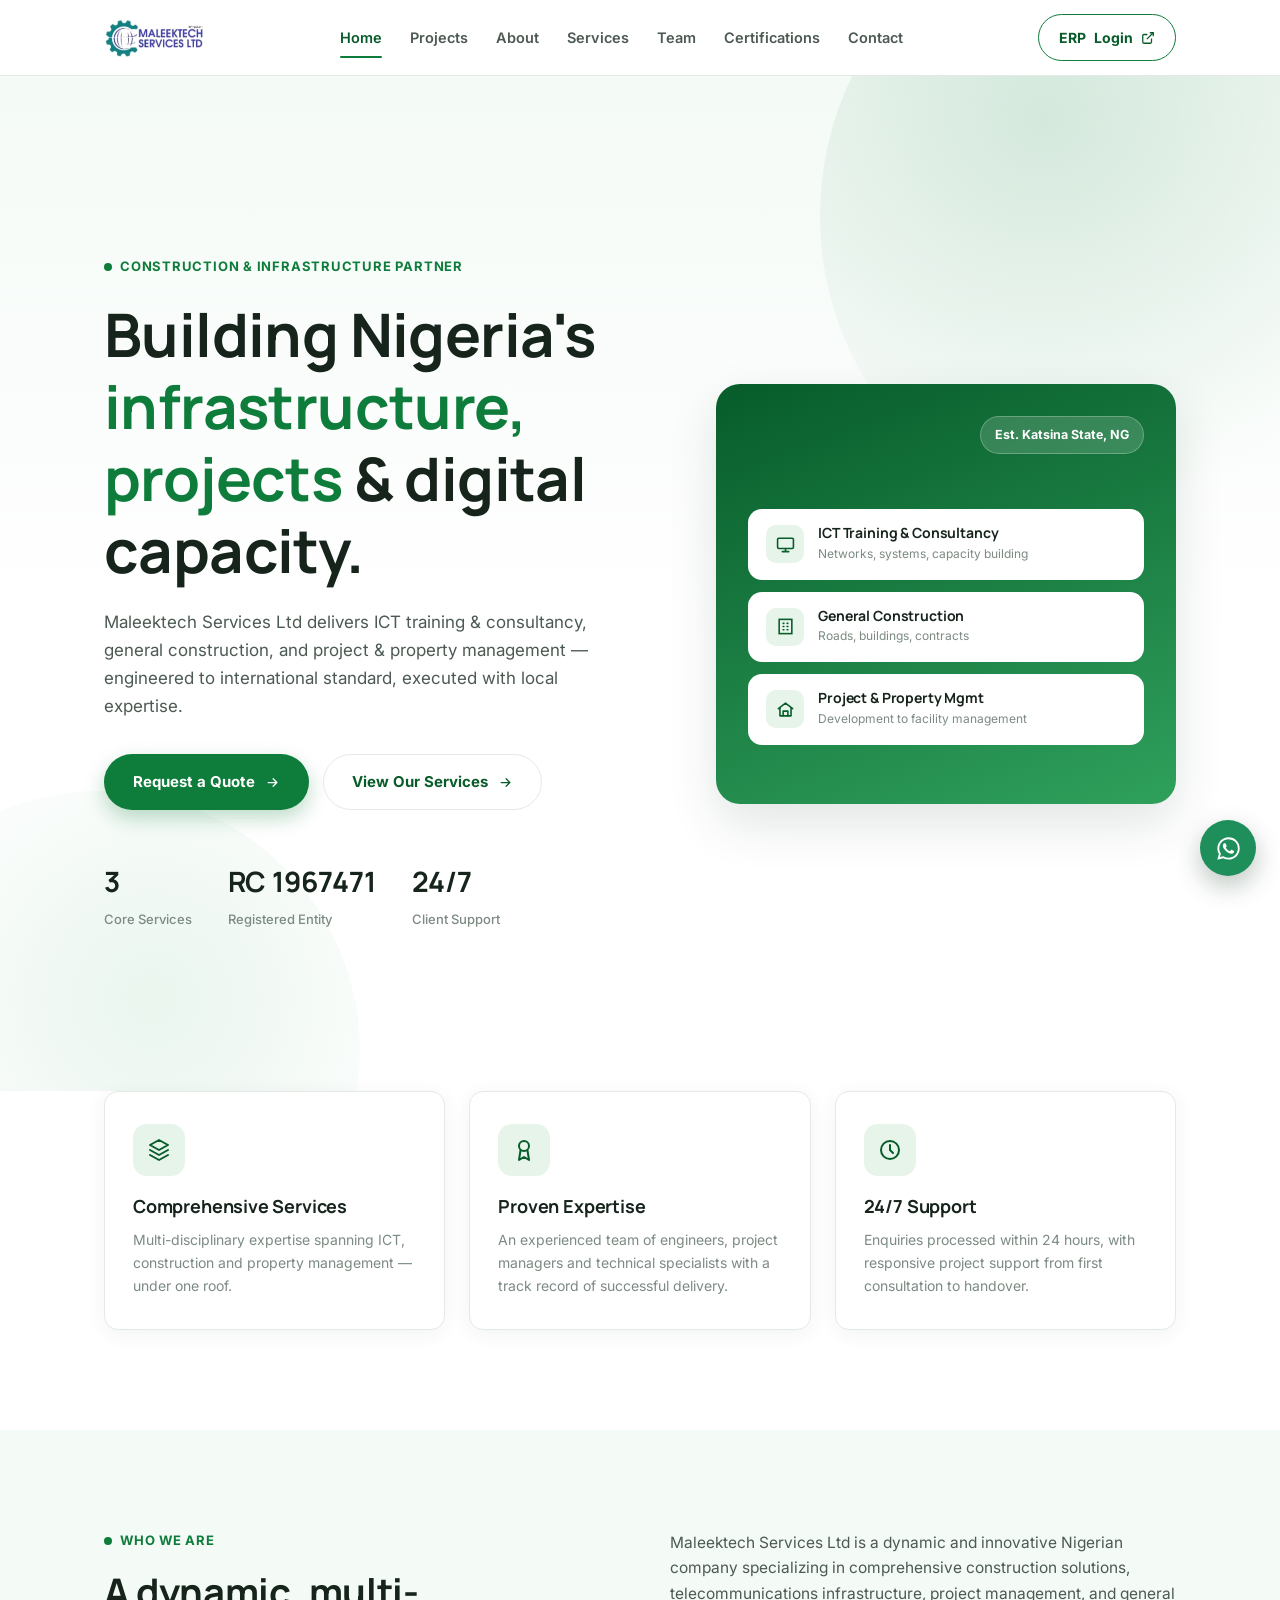
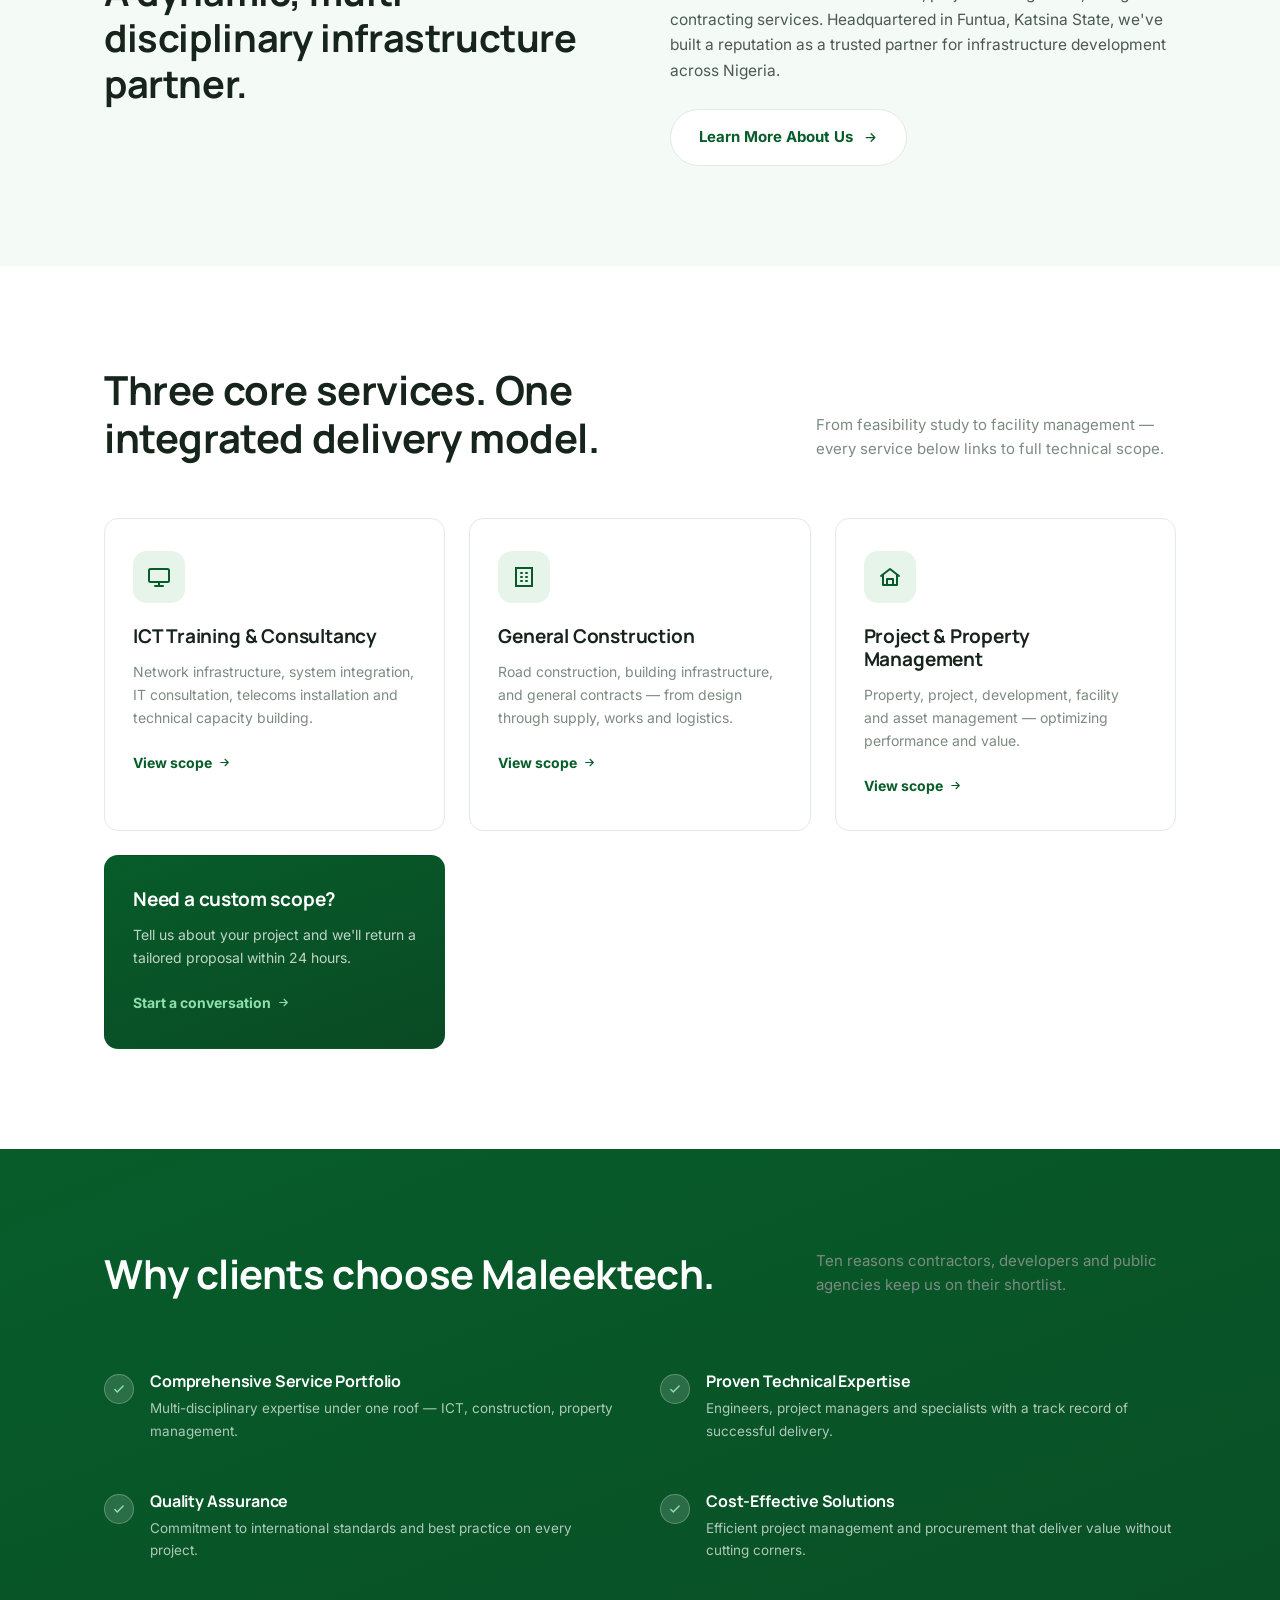
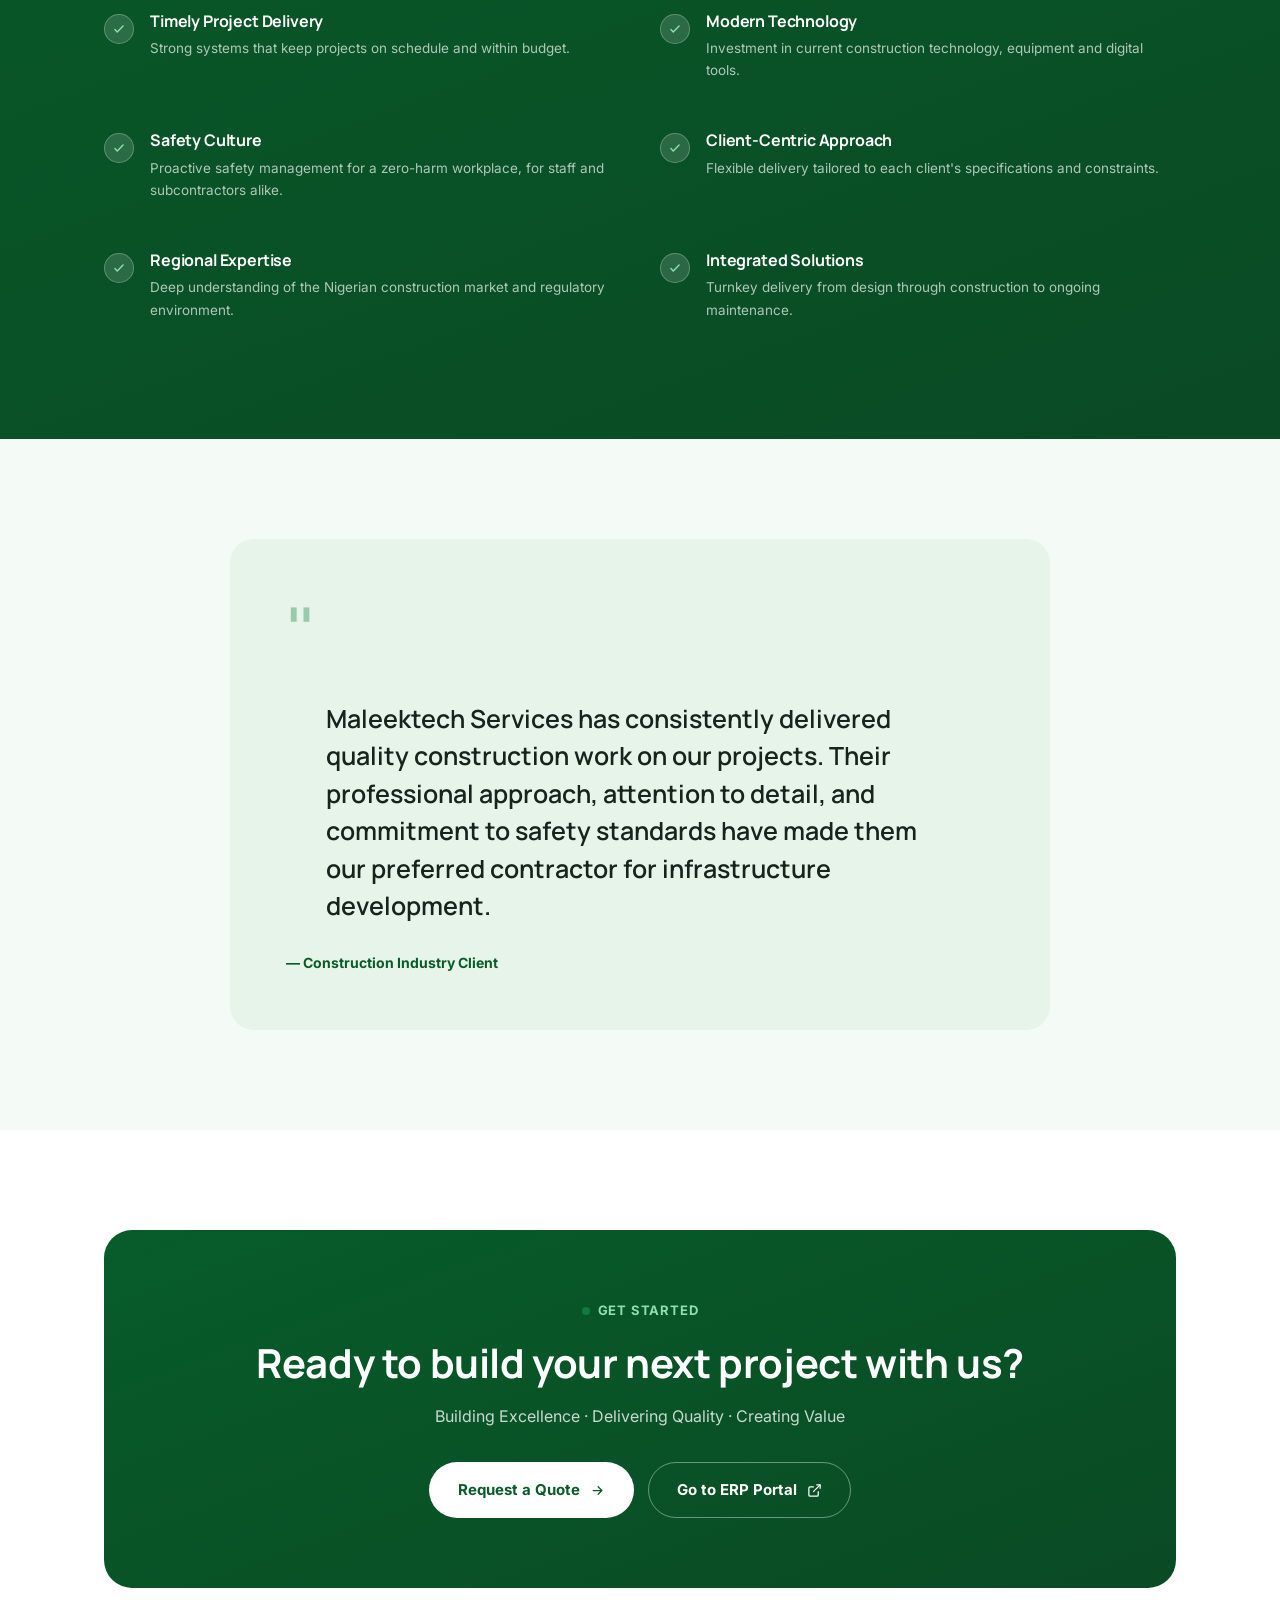
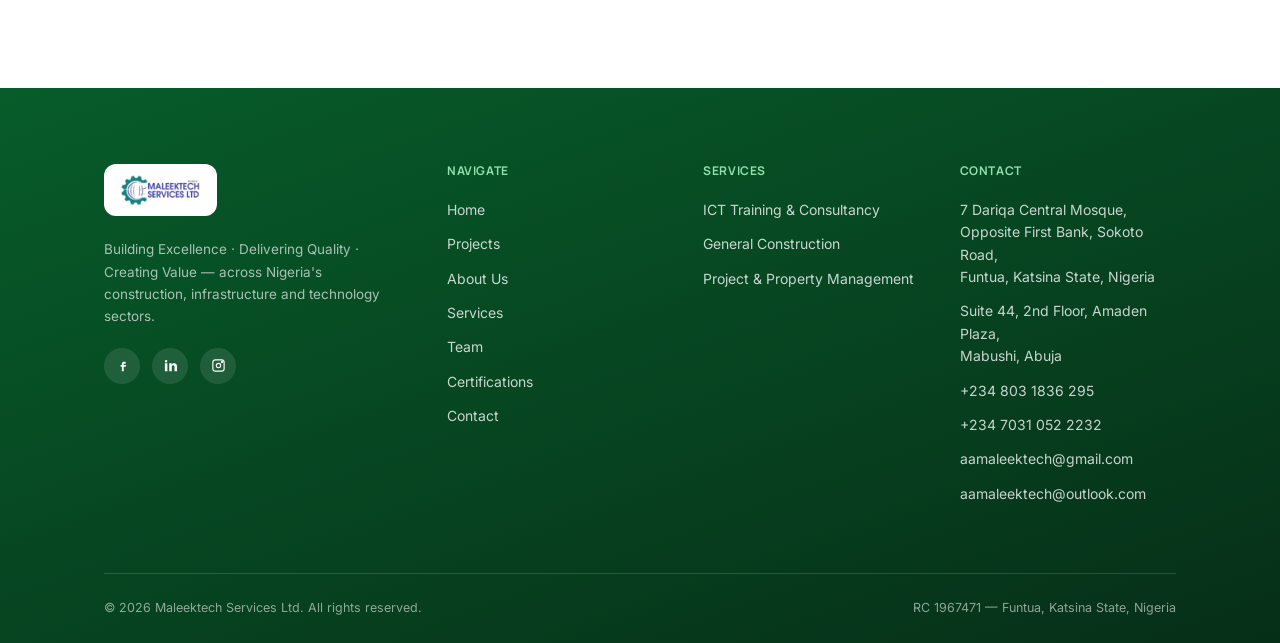
==== commit dccc695a: "Update Maleektech website" ====
--- a/index.html
+++ b/index.html
@@ -16,6 +16,7 @@
     </a>
     <div class="nav-links">
       <a href="index.html" class="active">Home</a>
+      <a href="projects.html">Projects</a>
       <a href="about.html">About</a>
       <div class="has-drop">
         <a href="services.html">Services</a>
@@ -23,7 +24,6 @@
           <a href="services.html#ict">ICT Training &amp; Consultancy</a>
           <a href="services.html#construction">General Construction</a>
           <a href="services.html#property">Project &amp; Property Mgmt</a>
-          <a href="services.html#projects">Projects</a>
         </div>
       </div>
       <a href="team.html">Team</a>
@@ -43,12 +43,12 @@
   <div class="mobile-panel">
     <div class="container">
       <a href="index.html">Home</a>
+      <a href="projects.html">Projects</a>
       <a href="about.html">About</a>
       <a href="services.html">Services</a>
       <a href="services.html#ict" class="sub">— ICT Training &amp; Consultancy</a>
       <a href="services.html#construction" class="sub">— General Construction</a>
       <a href="services.html#property" class="sub">— Project &amp; Property Mgmt</a>
-      <a href="services.html#projects" class="sub">— Projects</a>
       <a href="team.html">Team</a>
       <a href="certifications.html">Certifications</a>
       <a href="contact.html">Contact</a>
@@ -212,6 +212,8 @@
       <div>
         <h4>Navigate</h4>
         <ul>
+          <li><a href="index.html">Home</a></li>
+          <li><a href="projects.html">Projects</a></li>
           <li><a href="about.html">About Us</a></li>
           <li><a href="services.html">Services</a></li>
           <li><a href="team.html">Team</a></li>
@@ -225,7 +227,6 @@
           <li><a href="services.html#ict">ICT Training &amp; Consultancy</a></li>
           <li><a href="services.html#construction">General Construction</a></li>
           <li><a href="services.html#property">Project &amp; Property Management</a></li>
-          <li><a href="services.html#projects">Projects</a></li>
         </ul>
       </div>
       <div>
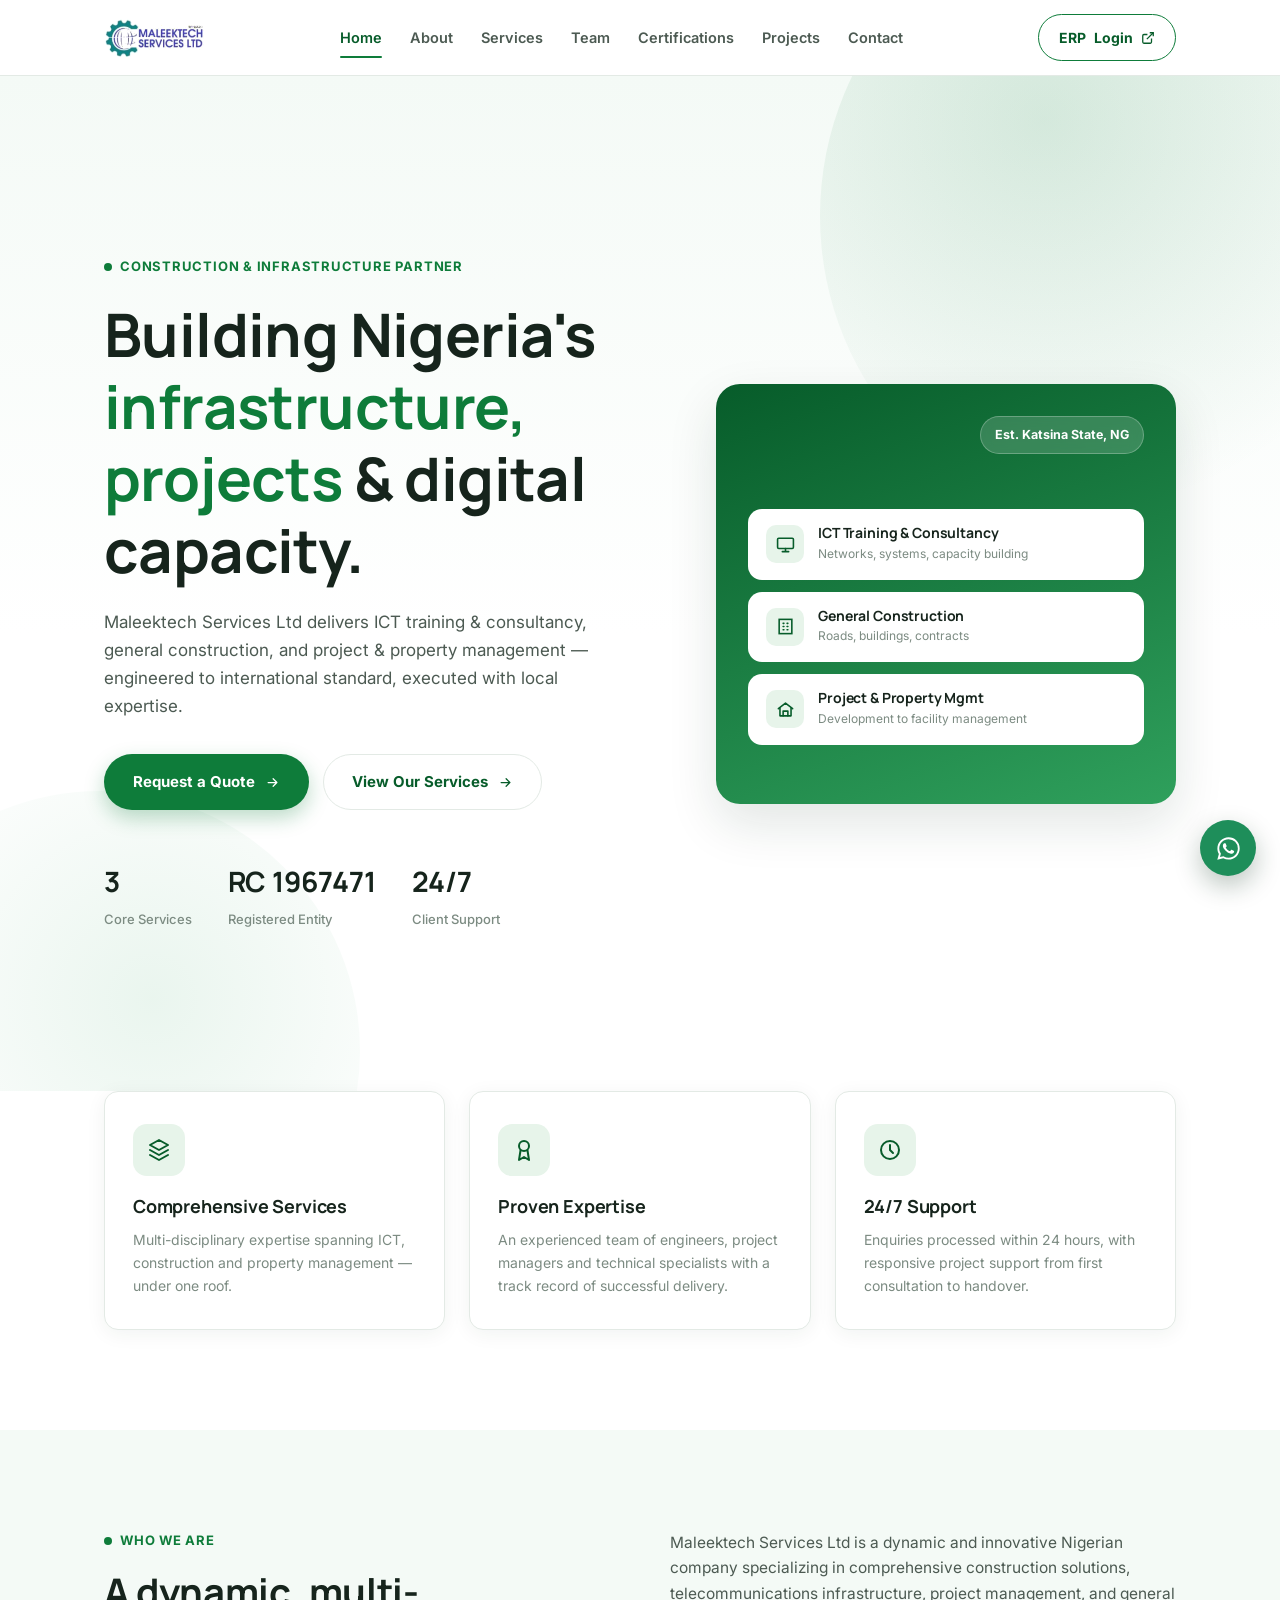
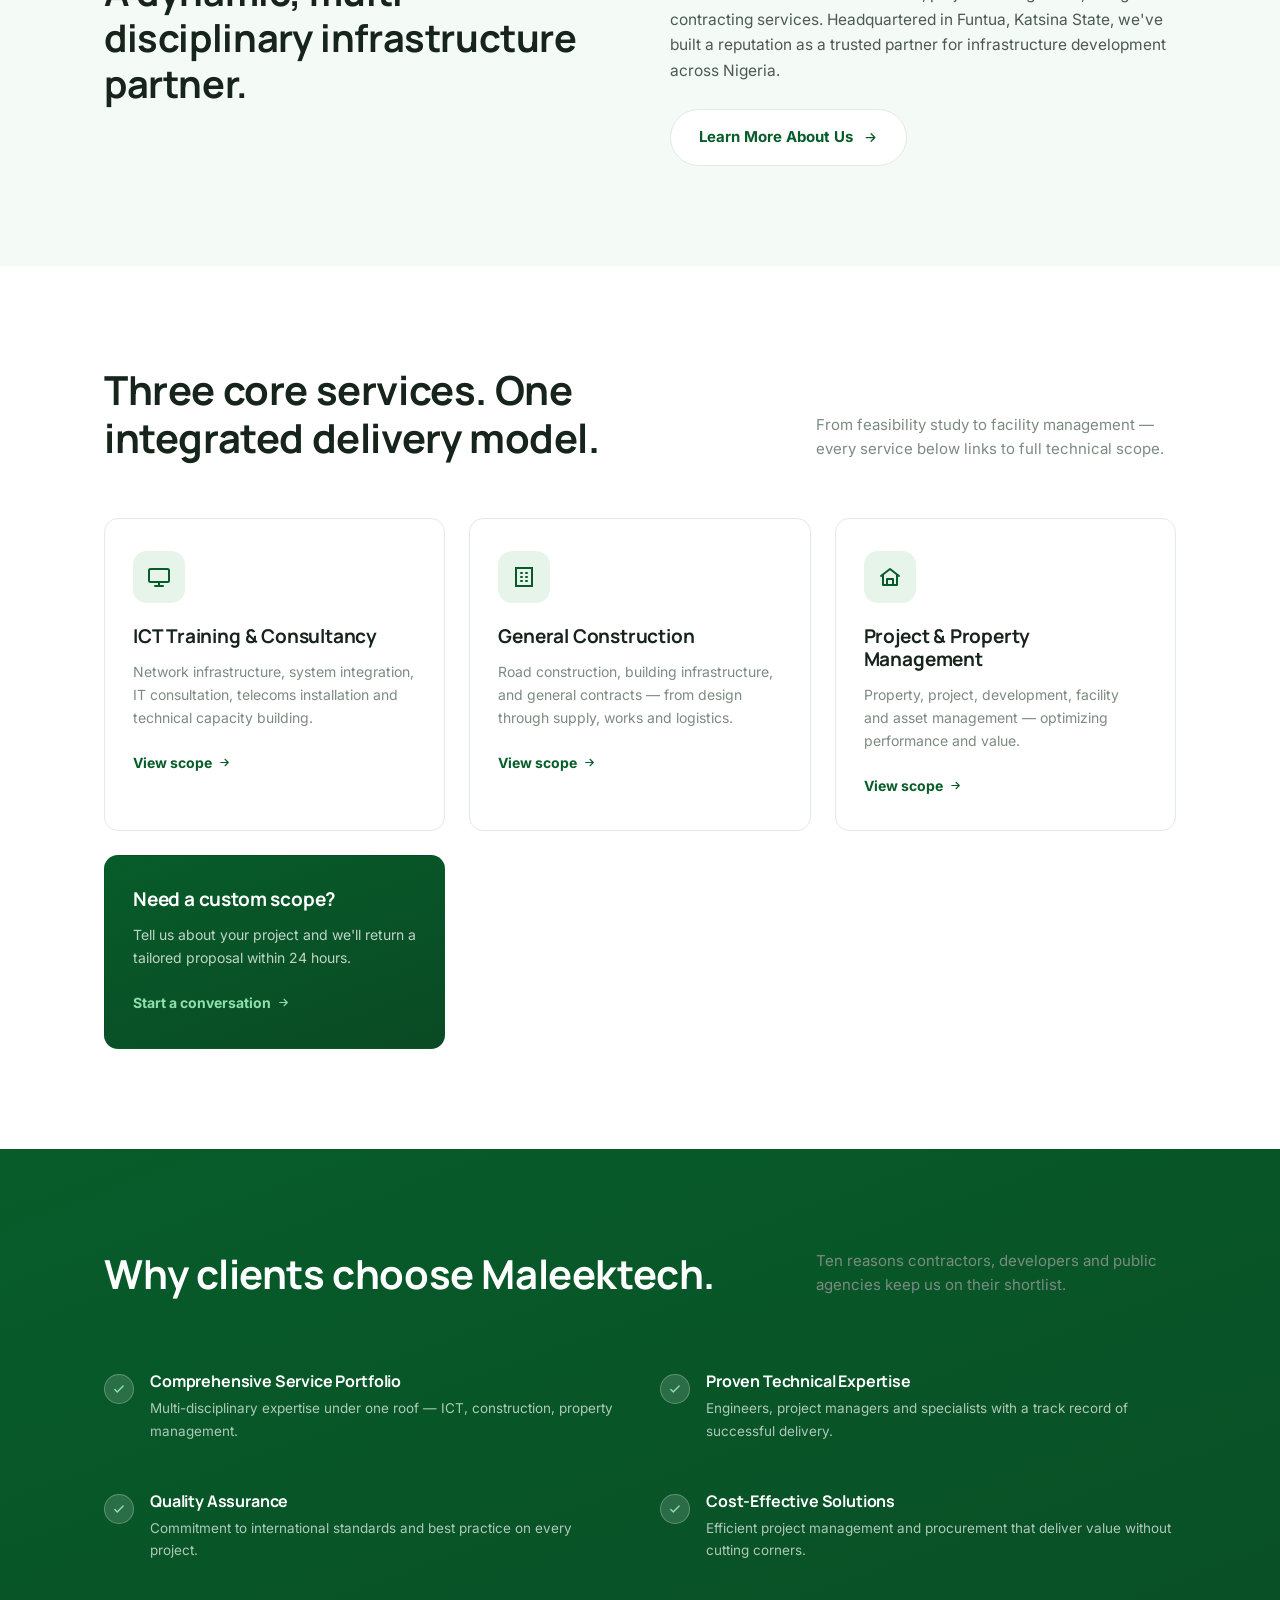
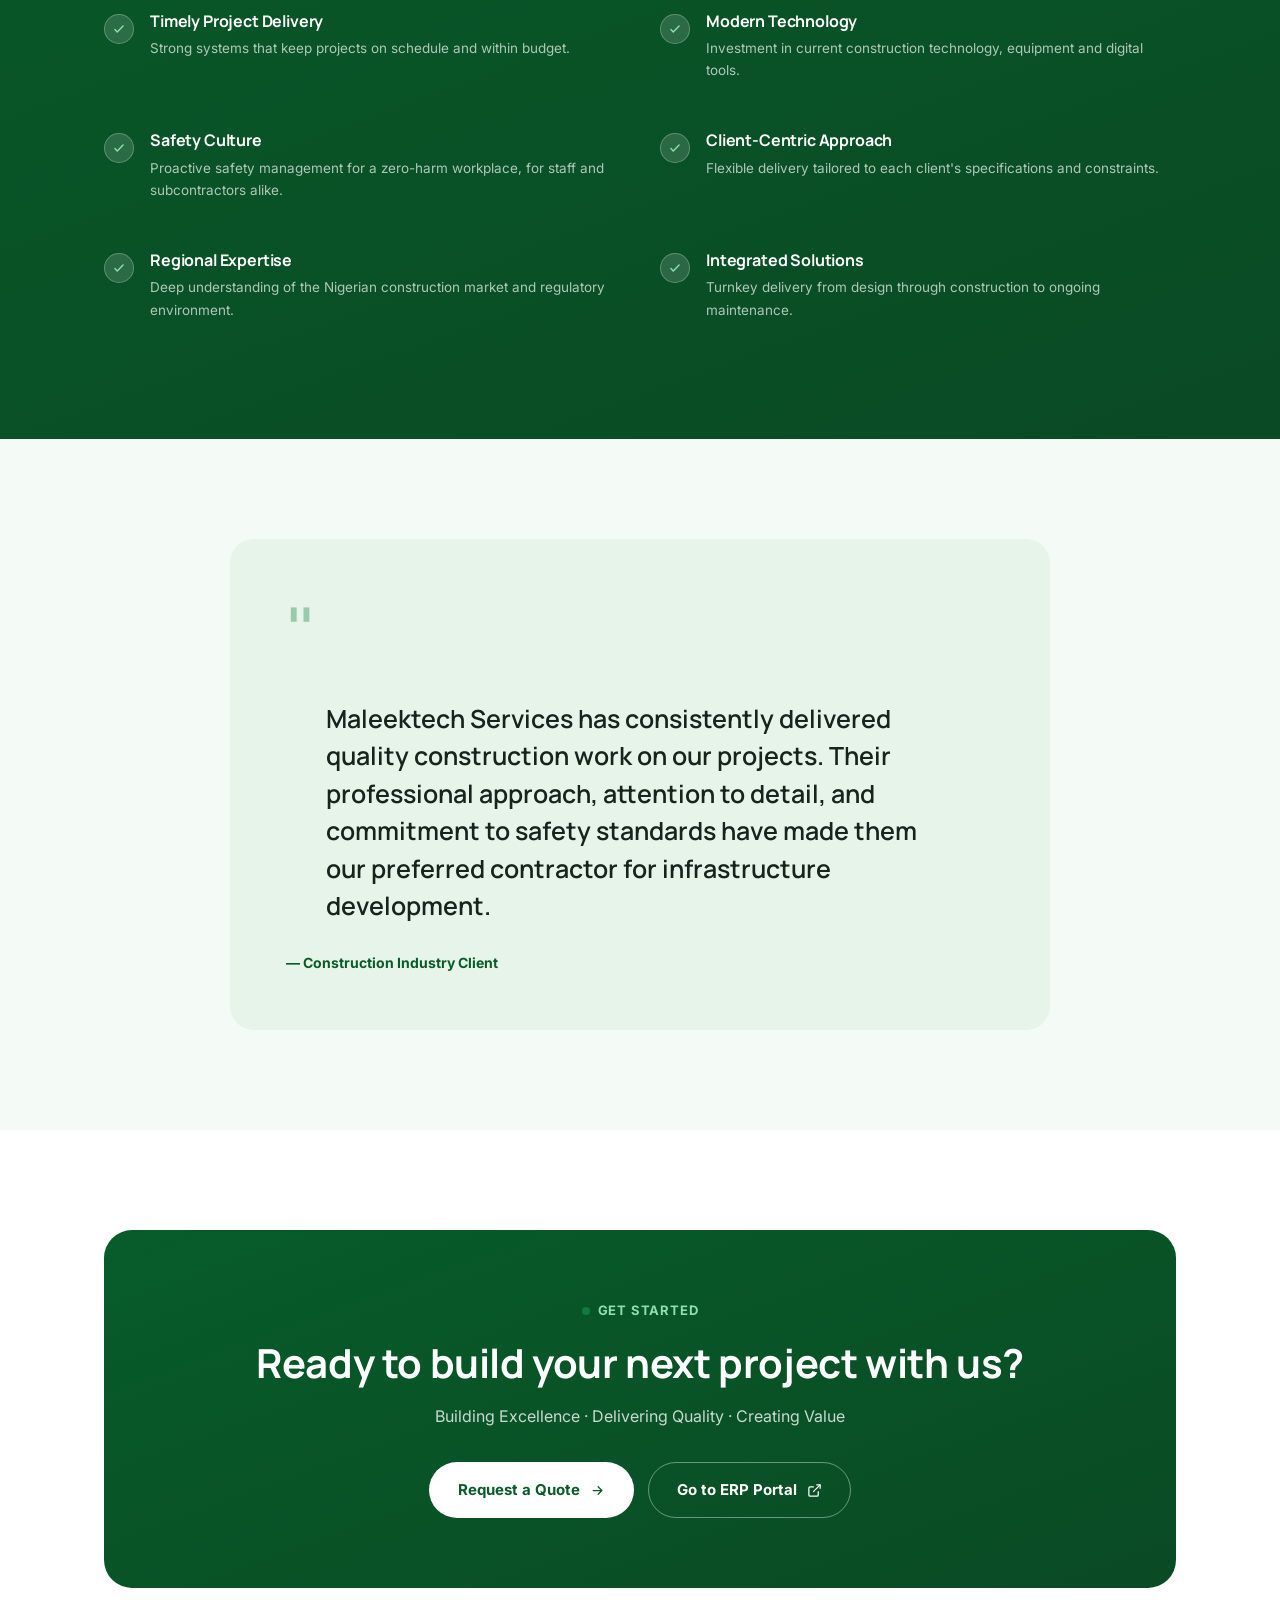
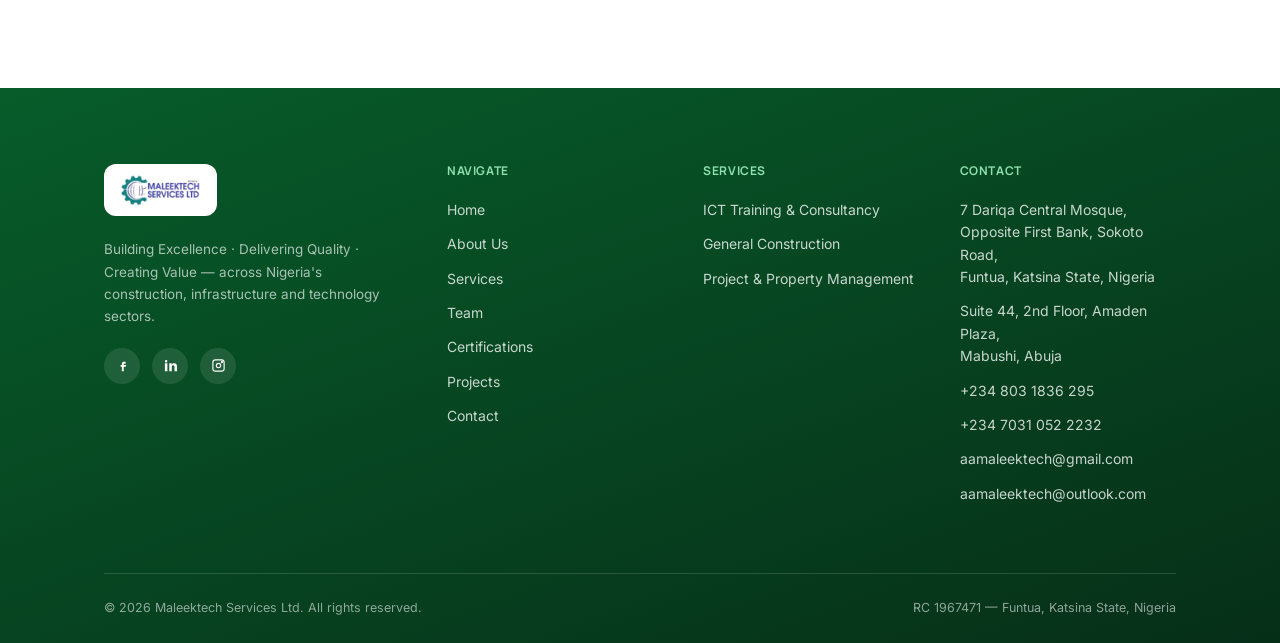
==== commit 8012c357: "Update Maleektech website" ====
--- a/index.html
+++ b/index.html
@@ -16,7 +16,6 @@
     </a>
     <div class="nav-links">
       <a href="index.html" class="active">Home</a>
-      <a href="projects.html">Projects</a>
       <a href="about.html">About</a>
       <div class="has-drop">
         <a href="services.html">Services</a>
@@ -28,6 +27,7 @@
       </div>
       <a href="team.html">Team</a>
       <a href="certifications.html">Certifications</a>
+      <a href="projects.html">Projects</a>
       <a href="contact.html">Contact</a>
     </div>
     <div class="nav-actions">
@@ -43,7 +43,6 @@
   <div class="mobile-panel">
     <div class="container">
       <a href="index.html">Home</a>
-      <a href="projects.html">Projects</a>
       <a href="about.html">About</a>
       <a href="services.html">Services</a>
       <a href="services.html#ict" class="sub">— ICT Training &amp; Consultancy</a>
@@ -51,6 +50,7 @@
       <a href="services.html#property" class="sub">— Project &amp; Property Mgmt</a>
       <a href="team.html">Team</a>
       <a href="certifications.html">Certifications</a>
+      <a href="projects.html">Projects</a>
       <a href="contact.html">Contact</a>
       <a href="https://maleek-tech.web.app/" target="_blank" rel="noopener">ERP Login ↗</a>
     </div>
@@ -213,11 +213,11 @@
         <h4>Navigate</h4>
         <ul>
           <li><a href="index.html">Home</a></li>
-          <li><a href="projects.html">Projects</a></li>
           <li><a href="about.html">About Us</a></li>
           <li><a href="services.html">Services</a></li>
           <li><a href="team.html">Team</a></li>
           <li><a href="certifications.html">Certifications</a></li>
+          <li><a href="projects.html">Projects</a></li>
           <li><a href="contact.html">Contact</a></li>
         </ul>
       </div>
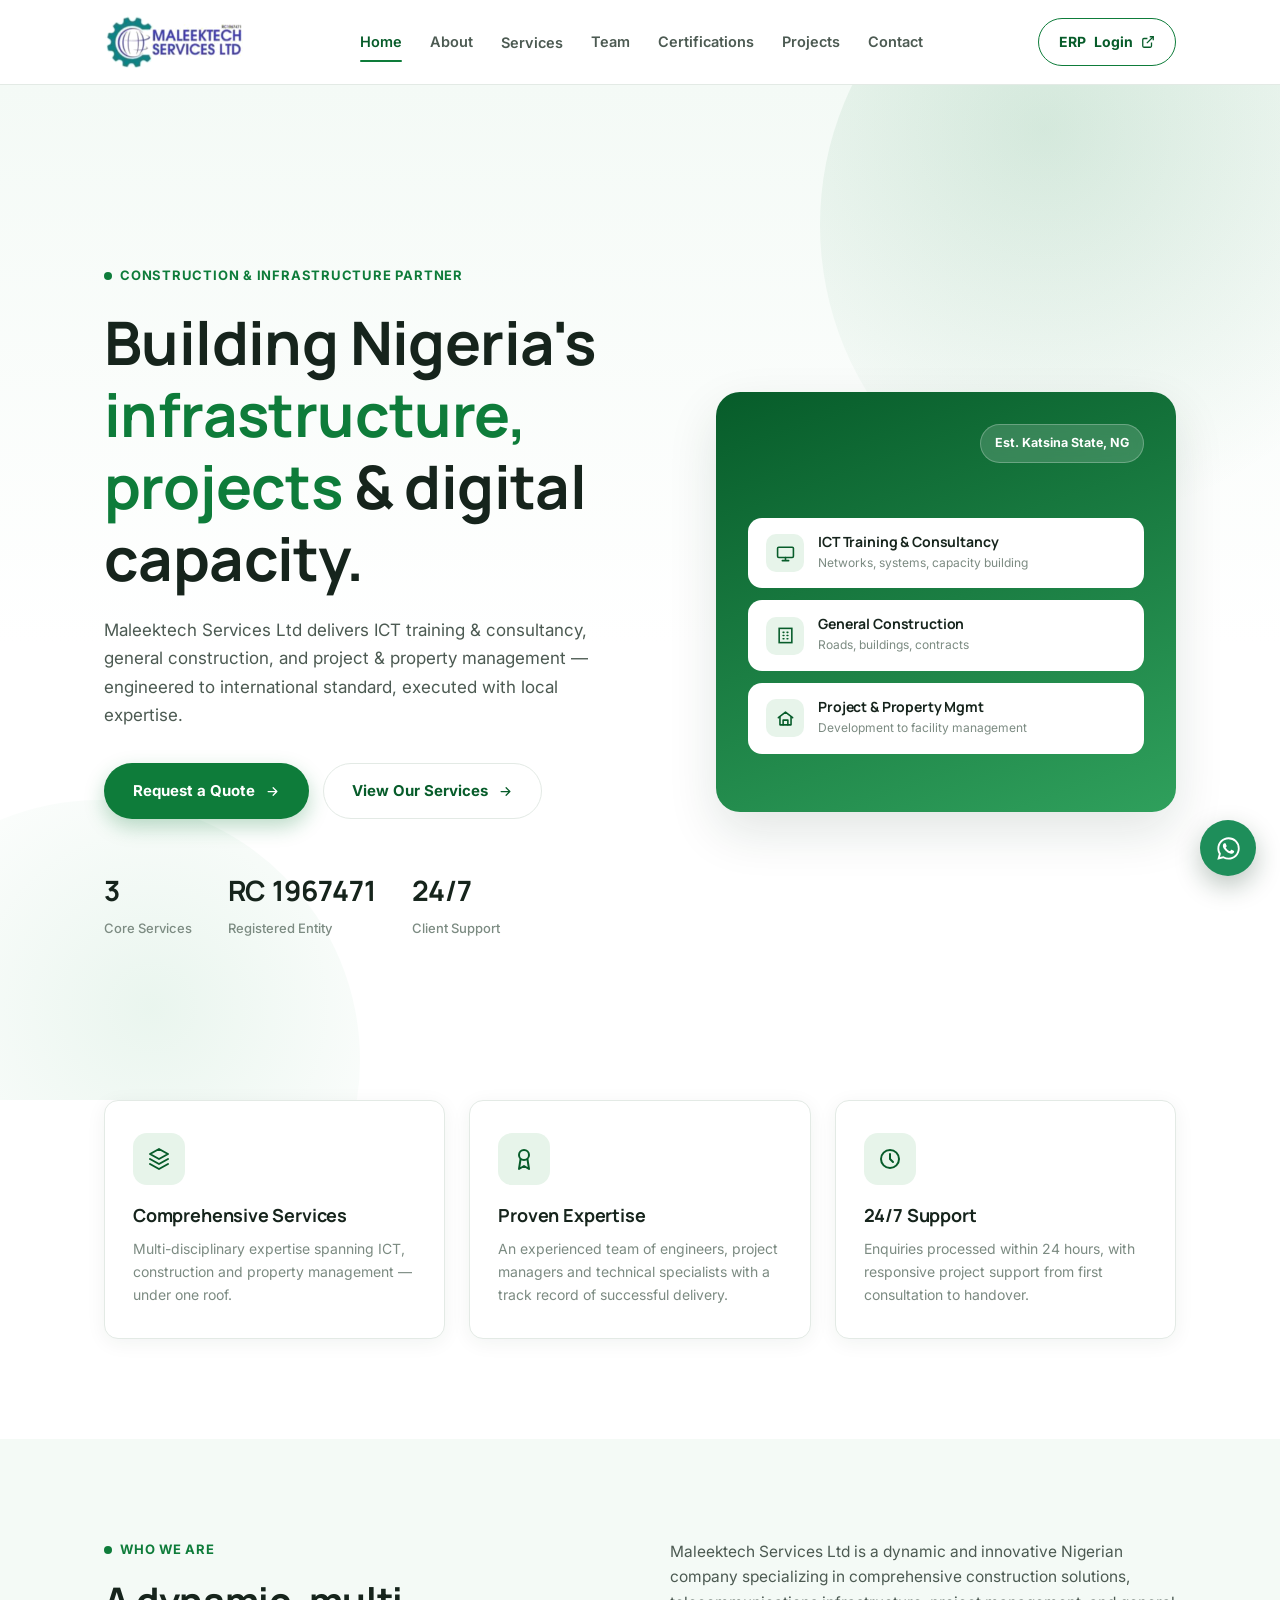
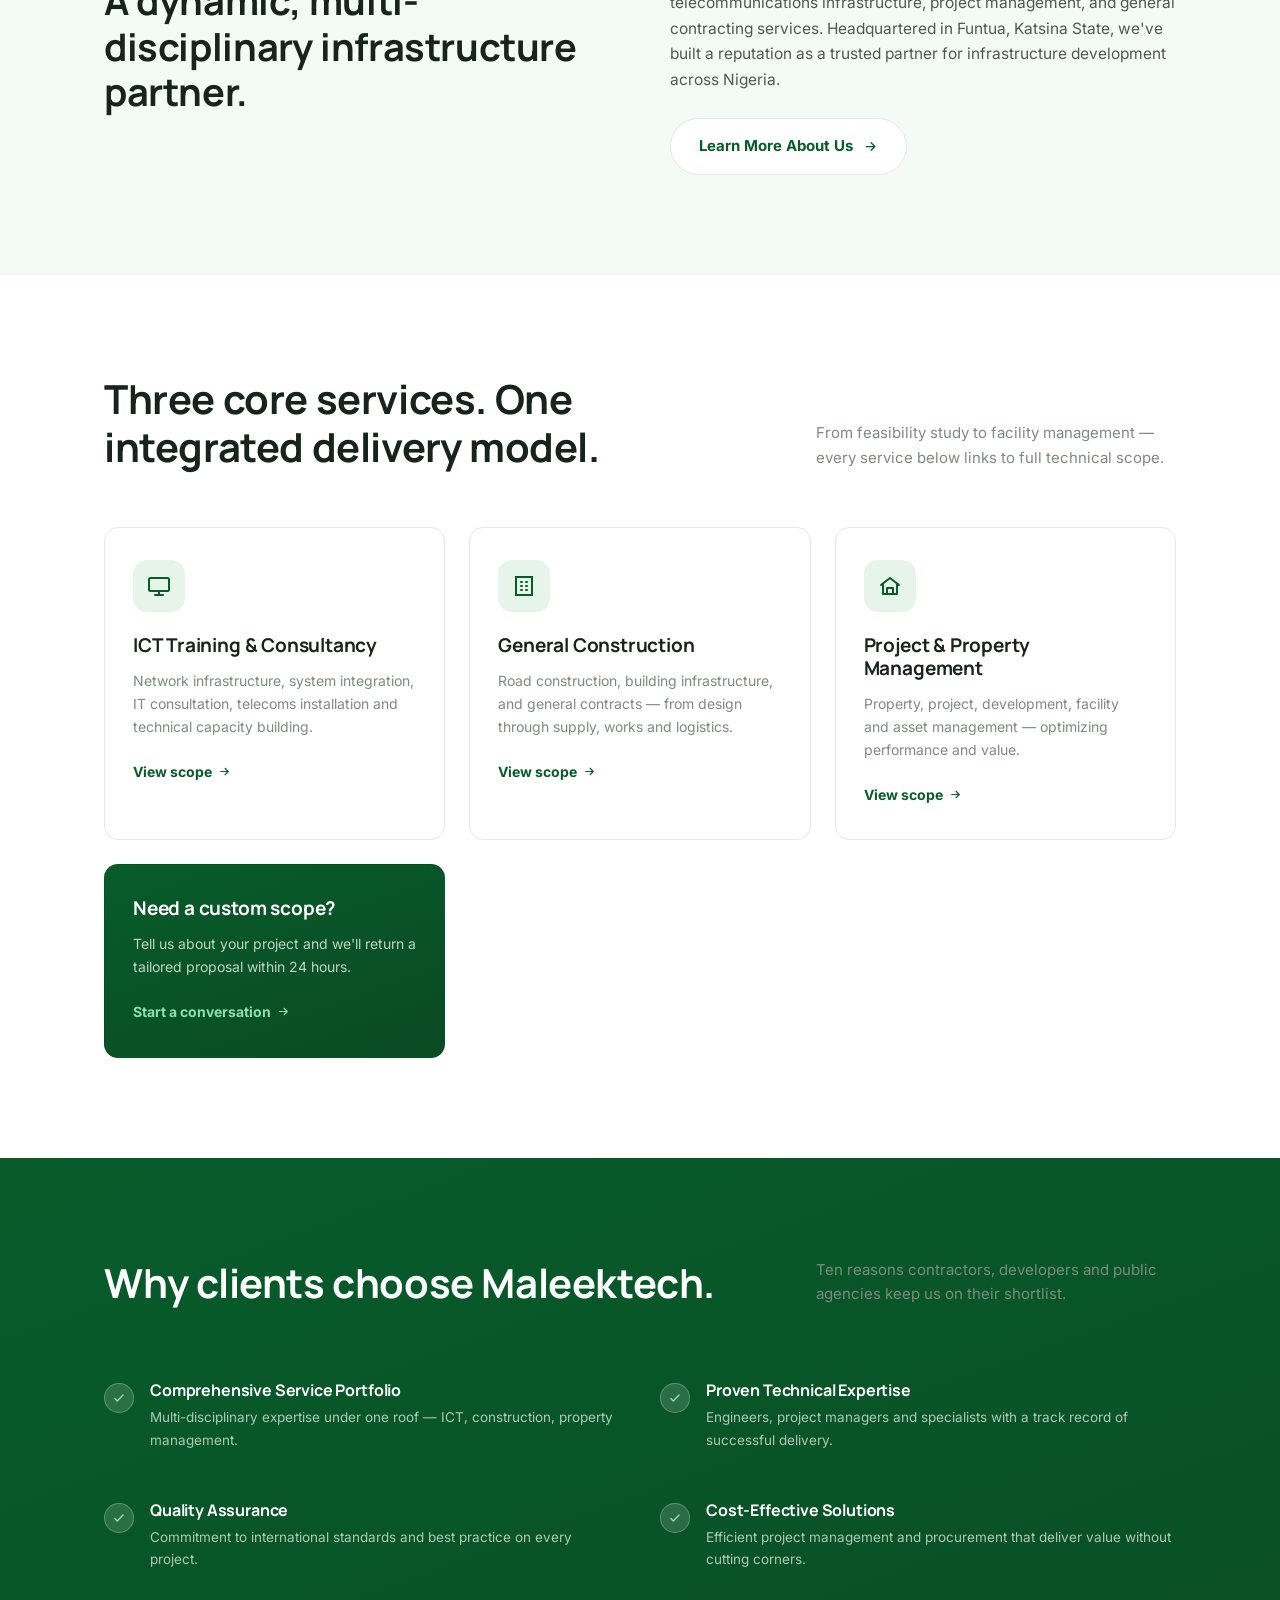
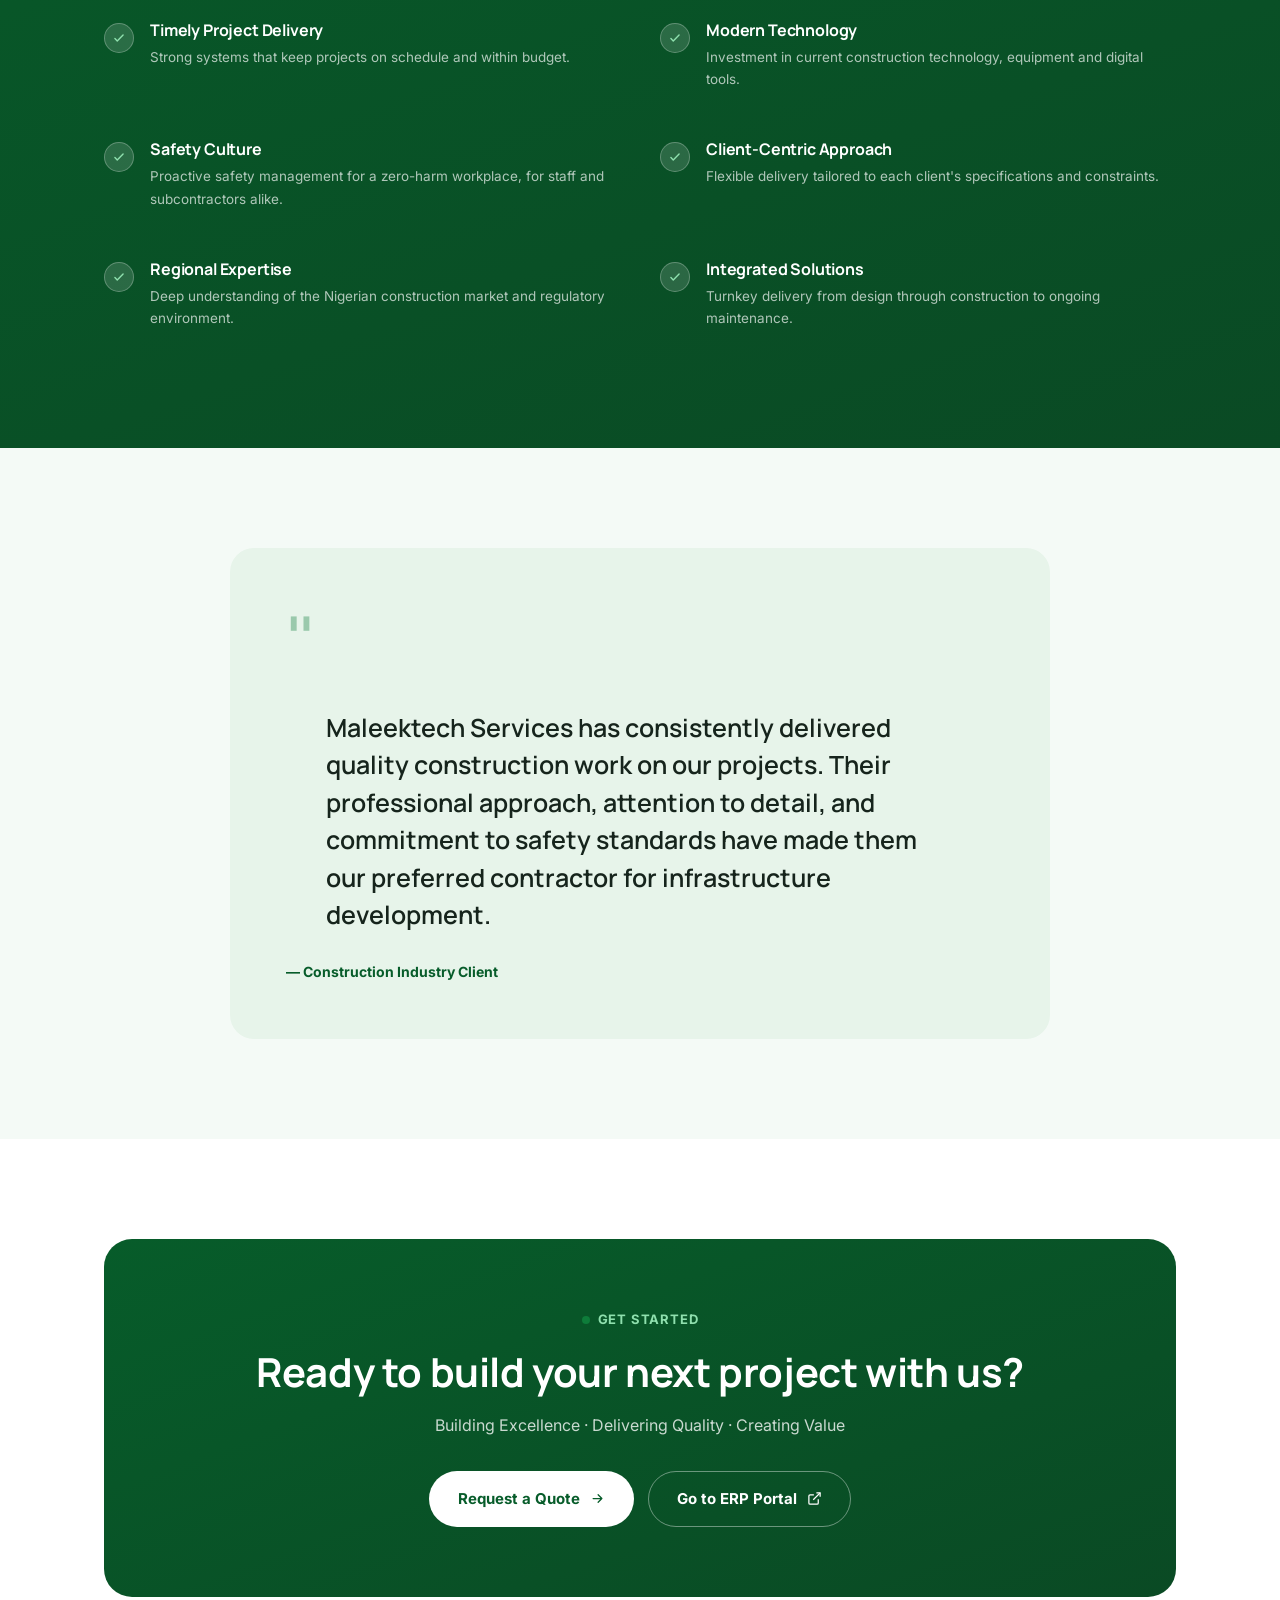
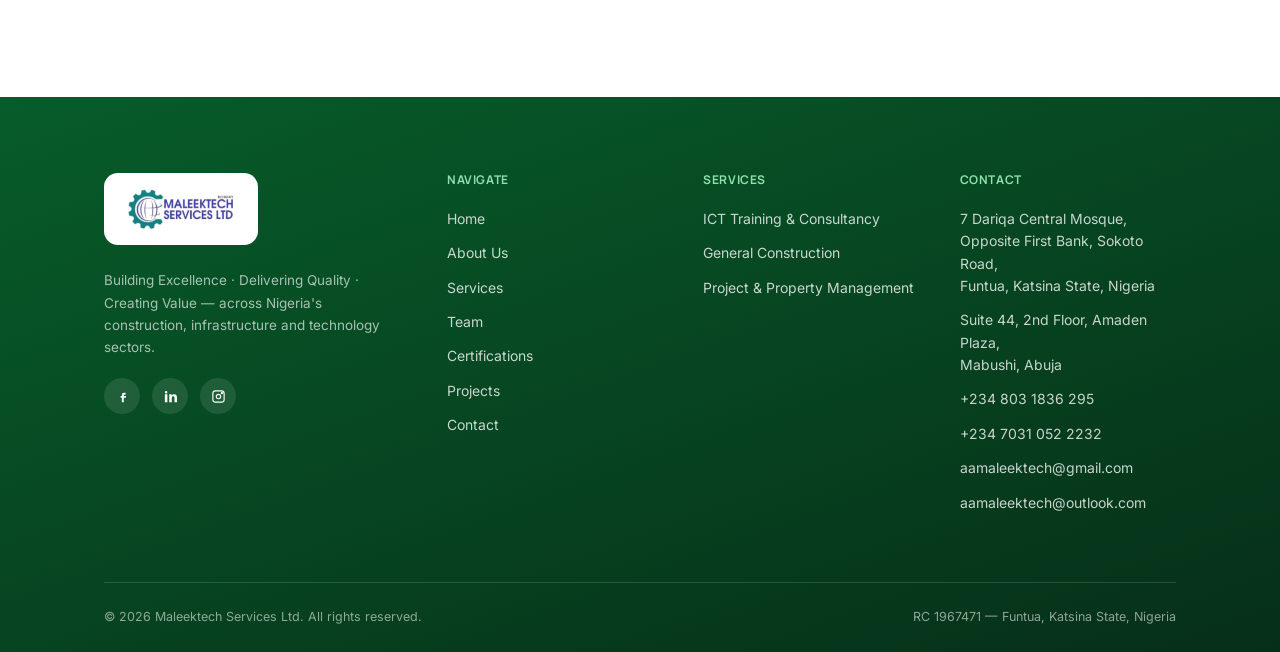
==== commit 1656e92e: "Update Maleektech website" ====
--- a/index.html
+++ b/index.html
@@ -251,7 +251,7 @@
 <a class="wa-float" href="https://wa.me/2348031836295" target="_blank" rel="noopener" aria-label="Chat on WhatsApp">
   <svg viewBox="0 0 24 24"><path d="M12.04 2C6.58 2 2.13 6.45 2.13 11.91c0 1.75.46 3.45 1.32 4.95L2.05 22l5.29-1.39a9.9 9.9 0 004.7 1.2h.01c5.46 0 9.9-4.45 9.9-9.91 0-2.65-1.03-5.14-2.9-7.01A9.82 9.82 0 0012.04 2zm0 18.14h-.01a8.2 8.2 0 01-4.18-1.14l-.3-.18-3.14.82.84-3.06-.2-.32a8.2 8.2 0 01-1.26-4.35c0-4.54 3.7-8.24 8.26-8.24a8.2 8.2 0 015.84 2.42 8.2 8.2 0 012.42 5.83c0 4.55-3.7 8.24-8.27 8.24zm4.52-6.17c-.25-.12-1.47-.72-1.7-.81-.23-.08-.4-.12-.56.12-.17.25-.64.81-.79.97-.14.17-.29.19-.54.06-.25-.12-1.04-.38-1.99-1.22-.73-.65-1.23-1.46-1.37-1.71-.14-.25-.02-.38.11-.5.11-.11.25-.29.37-.43.12-.14.16-.25.25-.41.08-.17.04-.31-.02-.43-.06-.12-.56-1.34-.76-1.84-.2-.48-.41-.42-.56-.43h-.48c-.17 0-.43.06-.66.31-.23.25-.86.84-.86 2.05s.88 2.38 1 2.54c.12.17 1.73 2.64 4.2 3.7.59.25 1.05.4 1.4.52.59.19 1.13.16 1.55.1.47-.07 1.47-.6 1.68-1.18.21-.58.21-1.08.14-1.18-.06-.11-.23-.17-.48-.29z"/></svg>
 </a>
-
 <script src="js/script.js"></script>
+
 </body>
-</html>
+</html>
--- a/css/style.css
+++ b/css/style.css
@@ -87,7 +87,8 @@
   gap:20px;
 }
 .brand{ display:flex; align-items:center; gap:10px; flex-shrink:0; }
-.brand img{ height:40px; width:auto; }
+.brand img{ height:56px; width:auto; }
+@media (max-width:640px){ .brand img{ height:46px; } }
 
 .nav-links{ display:flex; align-items:center; gap:28px; }
 .nav-links a{
@@ -355,7 +356,7 @@
    ============================================================ */
 .sheet-nav{
   display:flex; flex-wrap:wrap; gap:8px;
-  position:sticky; top:73px; background:var(--white); z-index:40;
+  position:sticky; top:85px; background:var(--white); z-index:40;
   padding:16px var(--edge); border-bottom:1px solid var(--border);
 }
 .sheet-nav button{
@@ -465,8 +466,8 @@
    FOOTER
    ============================================================ */
 footer{ background:linear-gradient(160deg, var(--green-deep), #062f18); color:var(--white); padding:76px 0 0; }
-.footer-logo-chip{ background:var(--white); display:inline-flex; padding:10px 16px; border-radius:12px; margin-bottom:18px; }
-.footer-logo-chip img{ height:32px; width:auto; }
+.footer-logo-chip{ background:var(--white); display:inline-flex; padding:14px 22px; border-radius:14px; margin-bottom:20px; }
+.footer-logo-chip img{ height:44px; width:auto; }
 .footer-grid{ display:grid; grid-template-columns:1.4fr 1fr 1fr 1fr; gap:40px; padding-bottom:56px; border-bottom:1px solid rgba(255,255,255,0.14); }
 @media (max-width:820px){ .footer-grid{ grid-template-columns:1fr 1fr; } }
 @media (max-width:520px){ .footer-grid{ grid-template-columns:1fr; } }
@@ -583,6 +584,72 @@
 }
 .team-placeholder-note strong{ color:var(--white); }
 
+/* ============================================================
+   ADMIN PANEL — private, unlinked page. Reuses brand tokens
+   but with a simple utility layout distinct from marketing pages.
+   ============================================================ */
+.admin-shell{ min-height:100vh; background:var(--green-lighter); padding:60px 20px; }
+.admin-brand{ display:flex; align-items:center; justify-content:center; margin-bottom:36px; }
+.admin-brand img{ height:44px; }
+
+.login-card{
+  max-width:400px; margin:0 auto; background:var(--white); border:1px solid var(--border);
+  border-radius:var(--radius); padding:40px 36px; box-shadow:var(--shadow-lg);
+}
+.login-card h1{ font-size:22px; margin-bottom:6px; }
+.login-card .sub{ font-size:13.5px; color:var(--muted); margin-bottom:28px; }
+.login-error{ font-size:13px; color:#C0392B; margin-top:10px; min-height:18px; }
+
+.admin-dash{ max-width:960px; margin:0 auto; }
+.admin-topbar{
+  display:flex; align-items:center; justify-content:space-between; gap:16px;
+  background:var(--white); border:1px solid var(--border); border-radius:var(--radius);
+  padding:18px 24px; margin-bottom:28px; flex-wrap:wrap;
+}
+.admin-topbar .who{ font-size:13.5px; color:var(--muted); }
+.admin-topbar .who strong{ color:var(--ink); }
+.btn-small{
+  font-size:13px; font-weight:700; padding:9px 18px; border-radius:999px;
+  border:1.5px solid var(--border); background:var(--white); color:var(--body); cursor:pointer;
+}
+.btn-small:hover{ border-color:var(--green); color:var(--green-deep); }
+
+.admin-card{
+  background:var(--white); border:1px solid var(--border); border-radius:var(--radius);
+  padding:28px; margin-bottom:28px; box-shadow:var(--shadow);
+}
+.admin-card h2{ font-size:17px; margin-bottom:20px; }
+
+.progress-wrap{ display:none; margin-top:16px; }
+.progress-track{ height:8px; background:var(--border); border-radius:999px; overflow:hidden; }
+.progress-fill{ height:100%; width:0%; background:var(--green); transition:width .2s ease; }
+.progress-label{ font-size:12.5px; color:var(--muted); margin-top:8px; }
+.upload-msg{ font-size:13px; margin-top:12px; color:var(--muted); }
+
+.admin-row{
+  display:flex; align-items:center; gap:16px; padding:14px 0; border-top:1px solid var(--border);
+}
+.admin-row:first-child{ border-top:none; }
+.admin-row-thumb{ width:64px; height:64px; border-radius:8px; overflow:hidden; flex-shrink:0; background:var(--green-lighter); }
+.admin-row-thumb img, .admin-row-thumb video{ width:100%; height:100%; object-fit:cover; }
+.admin-row-body{ flex:1; min-width:0; }
+.admin-row-body h4{ font-size:14.5px; margin-bottom:2px; }
+.admin-row-cat{ font-size:11.5px; font-weight:700; color:var(--green-deep); text-transform:uppercase; letter-spacing:0.03em; }
+.admin-row-body p{ font-size:12.5px; color:var(--muted); margin-top:4px; white-space:nowrap; overflow:hidden; text-overflow:ellipsis; }
+.admin-row-delete{
+  font-size:12.5px; font-weight:700; color:#C0392B; background:none; border:1px solid #E8B4AC;
+  padding:8px 14px; border-radius:999px; cursor:pointer; flex-shrink:0;
+}
+.admin-row-delete:hover{ background:#FDF0EE; }
+.admin-loading, .admin-list-empty{ font-size:13.5px; color:var(--muted); padding:12px 0; }
+
+/* dynamic public project media (image/video fills the thumb) */
+.project-thumb-media{ background:var(--green-lighter); }
+.project-thumb-media img, .project-thumb-media video{ width:100%; height:100%; object-fit:cover; }
+#projects-loading, #projects-empty{
+  text-align:center; padding:60px 20px; color:var(--muted); font-size:14.5px; display:none;
+}
+
 /* ---------- reveal on scroll ----------
    Fail-safe by default: content is visible unless JS confirms it can
    both detect scroll position AND animate it in (see js/script.js).
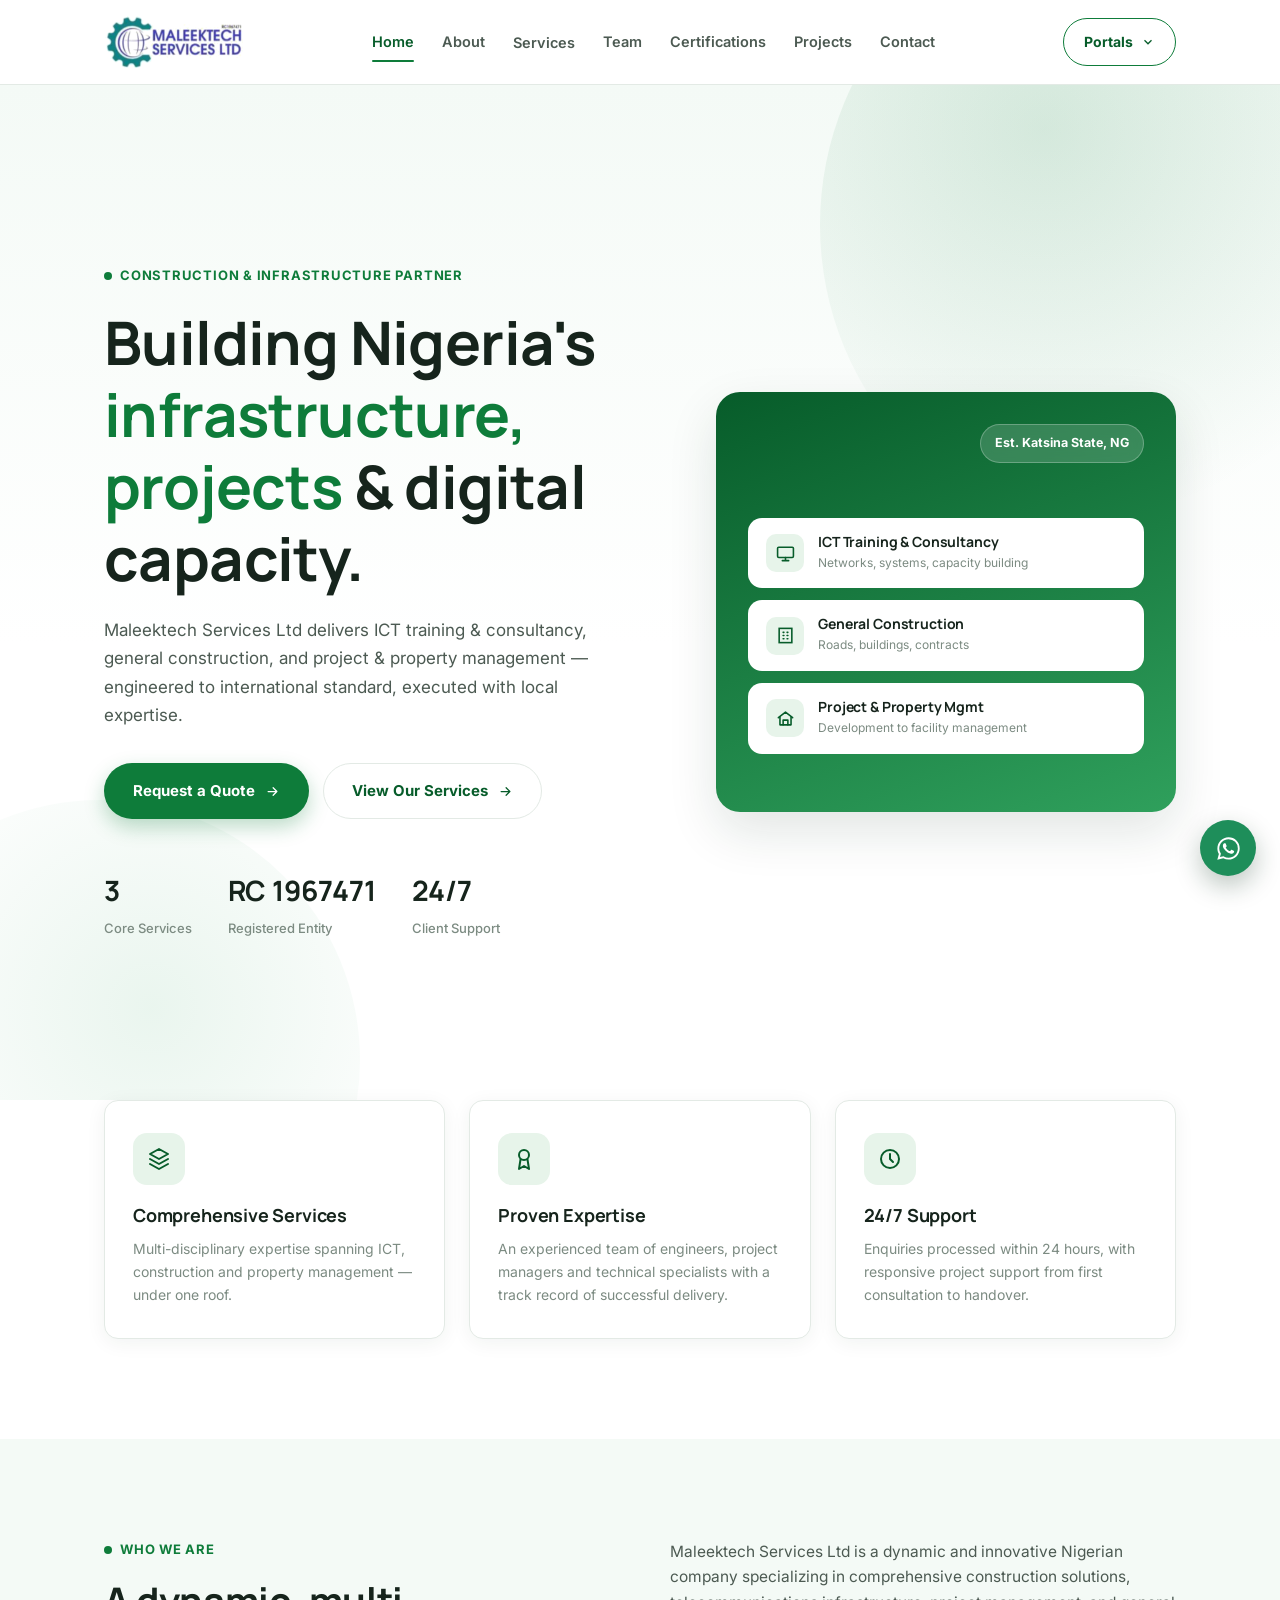
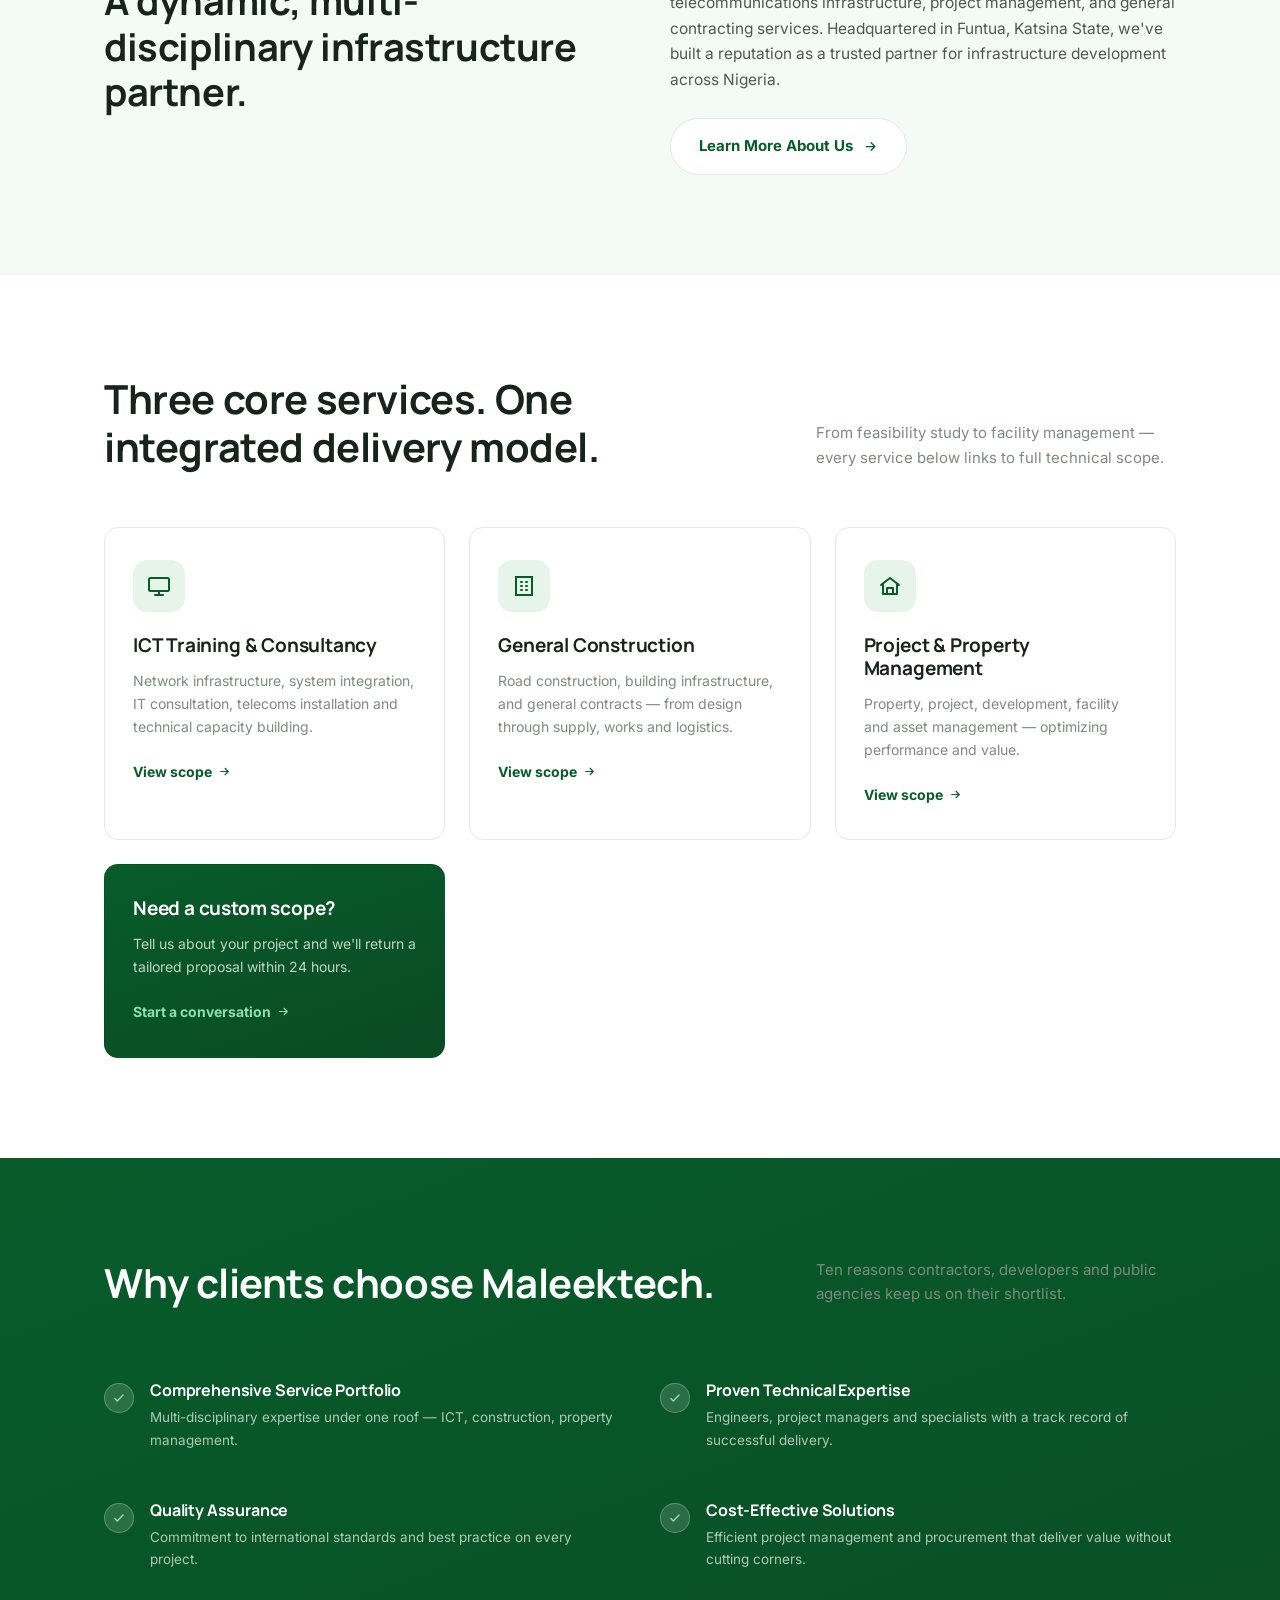
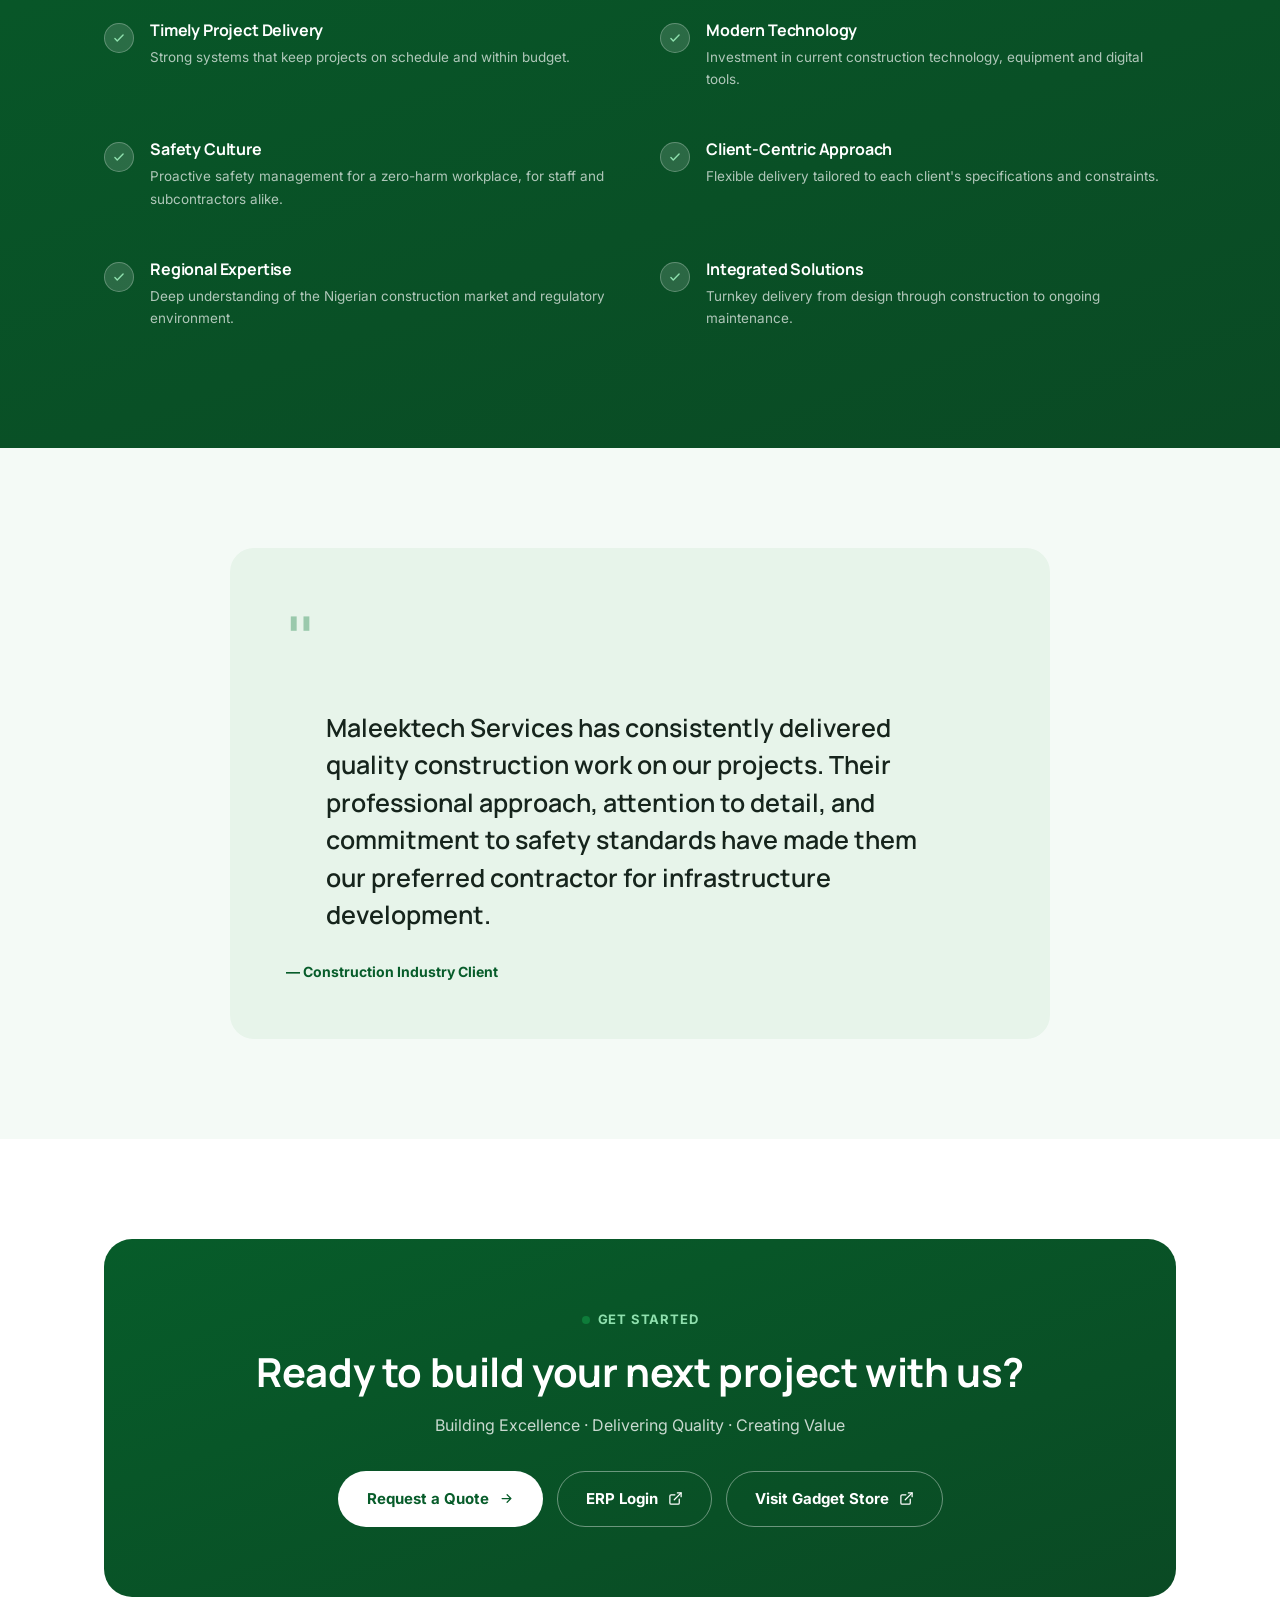
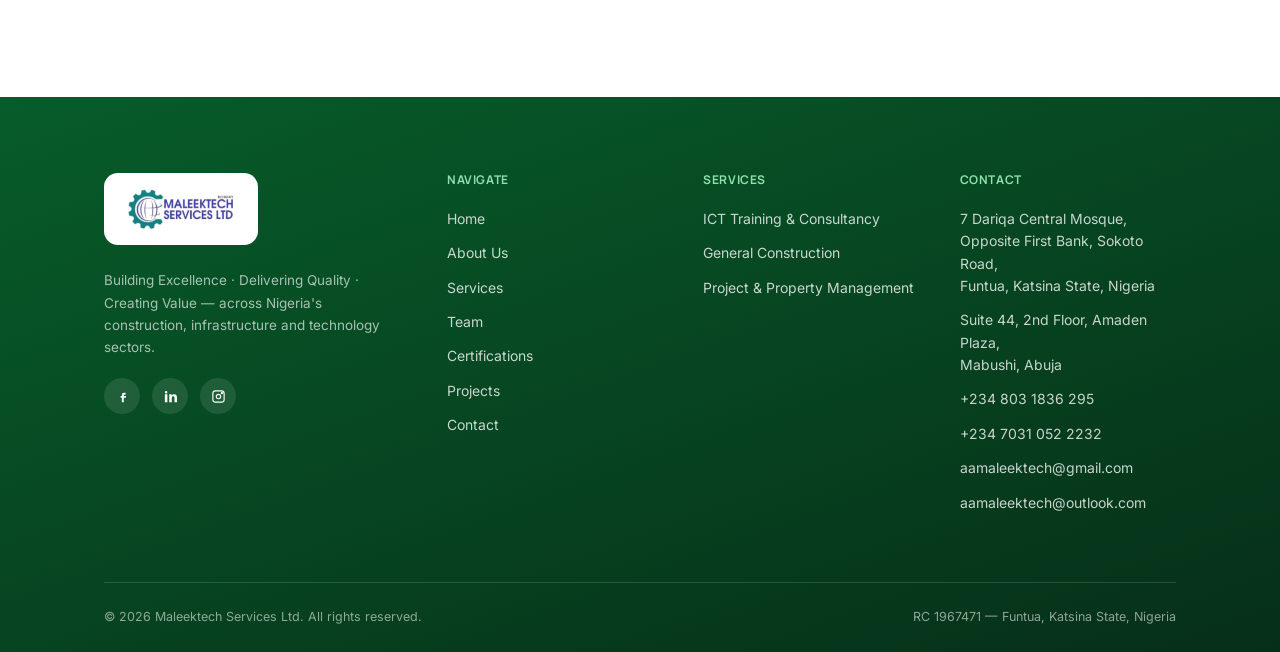
==== commit 2ca4779a: "Update general site" ====
--- a/index.html
+++ b/index.html
@@ -31,10 +31,30 @@
       <a href="contact.html">Contact</a>
     </div>
     <div class="nav-actions">
-      <a class="erp-btn" href="https://maleek-tech.web.app/" target="_blank" rel="noopener">
-        <span class="long">ERP</span> Login
-        <svg viewBox="0 0 24 24" fill="none" stroke="currentColor" stroke-width="2.2"><path d="M18 13v6a2 2 0 01-2 2H5a2 2 0 01-2-2V8a2 2 0 012-2h6"/><path d="M15 3h6v6"/><path d="M10 14L21 3"/></svg>
-      </a>
+      <div class="has-drop portal-drop">
+        <a href="#" class="erp-btn portal-trigger" onclick="return false;">
+          <span class="long">Portals</span><span class="short">Login</span>
+          <svg viewBox="0 0 24 24" fill="none" stroke="currentColor" stroke-width="2.2"><path d="M6 9l6 6 6-6"/></svg>
+        </a>
+        <div class="dropdown portal-dropdown">
+          <a href="https://maleek-tech.web.app/" target="_blank" rel="noopener" class="portal-option">
+            <div class="portal-icon"><svg viewBox="0 0 24 24" fill="none" stroke="currentColor" stroke-width="2" stroke-linecap="round" stroke-linejoin="round"><rect x="3" y="3" width="7" height="9" rx="1.5"/><rect x="14" y="3" width="7" height="5" rx="1.5"/><rect x="14" y="12" width="7" height="9" rx="1.5"/><rect x="3" y="16" width="7" height="5" rx="1.5"/></svg></div>
+            <div class="portal-text">
+              <div class="portal-title">ERP Login</div>
+              <div class="portal-sub">Staff &amp; admin dashboard</div>
+            </div>
+            <div class="portal-go"><svg viewBox="0 0 24 24" fill="none" stroke="currentColor" stroke-width="2" stroke-linecap="round" stroke-linejoin="round"><path d="M18 13v6a2 2 0 01-2 2H5a2 2 0 01-2-2V8a2 2 0 012-2h6"/><path d="M15 3h6v6"/><path d="M10 14L21 3"/></svg></div>
+          </a>
+          <a href="https://maleektech-gadgets-store.vercel.app/" target="_blank" rel="noopener" class="portal-option">
+            <div class="portal-icon"><svg viewBox="0 0 24 24" fill="none" stroke="currentColor" stroke-width="2" stroke-linecap="round" stroke-linejoin="round"><path d="M6 8h12l-1 12a2 2 0 01-2 2H9a2 2 0 01-2-2L6 8z"/><path d="M9 8V6a3 3 0 016 0v2"/></svg></div>
+            <div class="portal-text">
+              <div class="portal-title">Gadget Store</div>
+              <div class="portal-sub">Shop mobile accessories online</div>
+            </div>
+            <div class="portal-go"><svg viewBox="0 0 24 24" fill="none" stroke="currentColor" stroke-width="2" stroke-linecap="round" stroke-linejoin="round"><path d="M18 13v6a2 2 0 01-2 2H5a2 2 0 01-2-2V8a2 2 0 012-2h6"/><path d="M15 3h6v6"/><path d="M10 14L21 3"/></svg></div>
+          </a>
+        </div>
+      </div>
       <button class="nav-toggle" aria-label="Toggle menu" aria-expanded="false">
         <span></span><span></span><span></span>
       </button>
@@ -52,7 +72,17 @@
       <a href="certifications.html">Certifications</a>
       <a href="projects.html">Projects</a>
       <a href="contact.html">Contact</a>
-      <a href="https://maleek-tech.web.app/" target="_blank" rel="noopener">ERP Login ↗</a>
+      <div class="mobile-portal-group">
+        <span class="mobile-portal-label">Portals</span>
+        <a href="https://maleek-tech.web.app/" target="_blank" rel="noopener" class="mobile-portal-link">
+          <div class="portal-icon"><svg viewBox="0 0 24 24" fill="none" stroke="currentColor" stroke-width="2" stroke-linecap="round" stroke-linejoin="round"><rect x="3" y="3" width="7" height="9" rx="1.5"/><rect x="14" y="3" width="7" height="5" rx="1.5"/><rect x="14" y="12" width="7" height="9" rx="1.5"/><rect x="3" y="16" width="7" height="5" rx="1.5"/></svg></div>
+          <div class="portal-text"><div class="portal-title">ERP Login</div><div class="portal-sub">Staff &amp; admin dashboard</div></div>
+        </a>
+        <a href="https://maleektech-gadgets-store.vercel.app/" target="_blank" rel="noopener" class="mobile-portal-link">
+          <div class="portal-icon"><svg viewBox="0 0 24 24" fill="none" stroke="currentColor" stroke-width="2" stroke-linecap="round" stroke-linejoin="round"><path d="M6 8h12l-1 12a2 2 0 01-2 2H9a2 2 0 01-2-2L6 8z"/><path d="M9 8V6a3 3 0 016 0v2"/></svg></div>
+          <div class="portal-text"><div class="portal-title">Gadget Store</div><div class="portal-sub">Shop mobile accessories online</div></div>
+        </a>
+      </div>
     </div>
   </div>
 </header>
@@ -189,9 +219,8 @@
       <p>Building Excellence · Delivering Quality · Creating Value</p>
       <div class="btn-row">
         <a href="contact.html" class="btn btn-on-dark">Request a Quote <svg viewBox="0 0 24 24" fill="none" stroke="currentColor" stroke-width="2" stroke-linecap="round" stroke-linejoin="round"><path d="M5 12h14M13 6l6 6-6 6"/></svg></a>
-        <a href="https://maleek-tech.web.app/" target="_blank" rel="noopener" class="btn btn-outline-on-dark">Go to ERP Portal
-          <svg viewBox="0 0 24 24" fill="none" stroke="currentColor" stroke-width="2"><path d="M18 13v6a2 2 0 01-2 2H5a2 2 0 01-2-2V8a2 2 0 012-2h6"/><path d="M15 3h6v6"/><path d="M10 14L21 3"/></svg>
-        </a>
+        <a href="https://maleek-tech.web.app/" target="_blank" rel="noopener" class="btn btn-outline-on-dark">ERP Login <svg viewBox="0 0 24 24" fill="none" stroke="currentColor" stroke-width="2" stroke-linecap="round" stroke-linejoin="round"><path d="M18 13v6a2 2 0 01-2 2H5a2 2 0 01-2-2V8a2 2 0 012-2h6"/><path d="M15 3h6v6"/><path d="M10 14L21 3"/></svg></a>
+        <a href="https://maleektech-gadgets-store.vercel.app/" target="_blank" rel="noopener" class="btn btn-outline-on-dark">Visit Gadget Store <svg viewBox="0 0 24 24" fill="none" stroke="currentColor" stroke-width="2" stroke-linecap="round" stroke-linejoin="round"><path d="M18 13v6a2 2 0 01-2 2H5a2 2 0 01-2-2V8a2 2 0 012-2h6"/><path d="M15 3h6v6"/><path d="M10 14L21 3"/></svg></a>
       </div>
     </div>
   </div>
--- a/css/style.css
+++ b/css/style.css
@@ -128,6 +128,39 @@
 }
 .erp-btn:hover{ background:var(--green); color:var(--white); transform:translateY(-1px); }
 .erp-btn svg{ width:14px; height:14px; }
+.erp-btn .short{ display:none; }
+
+/* ---------- Portals dropdown (ERP + Gadget Store) ---------- */
+.portal-drop{ position:relative; }
+.portal-trigger svg{ transition:transform .2s ease; }
+.portal-drop:hover .portal-trigger svg, .portal-drop:focus-within .portal-trigger svg{ transform:rotate(180deg); }
+
+.portal-dropdown{
+  min-width:320px; right:0; left:auto; transform:none; padding:10px;
+}
+.has-drop:hover .portal-dropdown, .has-drop:focus-within .portal-dropdown{ top:calc(100% + 10px); }
+
+.portal-option{
+  display:flex; align-items:center; padding:13px 12px; border-radius:10px;
+  transition:background .15s ease;
+}
+.portal-option:hover{ background:var(--green-light); }
+.portal-option:last-child{ margin-top:2px; }
+.portal-icon{
+  width:42px; height:42px; border-radius:11px; background:var(--green-light);
+  display:flex; align-items:center; justify-content:center; flex-shrink:0;
+  margin-right:14px;
+}
+.portal-option:hover .portal-icon{ background:var(--white); }
+.portal-icon svg{ width:20px; height:20px; color:var(--green-deep); }
+.portal-text{ flex:1; min-width:0; }
+.portal-title{ font-size:14.5px; font-weight:700; color:var(--ink); }
+.portal-sub{ font-size:12px; color:var(--muted); margin-top:2px; }
+.portal-go{ flex-shrink:0; color:var(--muted); margin-left:10px; }
+.portal-go svg{ width:14px; height:14px; }
+.portal-option:hover .portal-go{ color:var(--green-deep); }
+
+.mobile-portal-group{ display:none; }
 
 .nav-toggle{ display:none; background:none; border:none; cursor:pointer; padding:6px; }
 .nav-toggle span{ display:block; width:22px; height:2px; background:var(--ink); margin:5px 0; transition:transform .2s ease, opacity .2s ease; border-radius:2px; }
@@ -136,13 +169,26 @@
 
 @media (max-width: 980px){
   .nav-links{ display:none; }
-  .erp-btn span.long{ display:none; }
+  .portal-drop{ display:none; }
   .nav-toggle{ display:block; }
   .mobile-panel{
     display:block; max-height:0; overflow:hidden; background:var(--white);
     border-top:1px solid var(--border); transition:max-height .3s ease;
   }
-  .mobile-panel.open{ max-height:680px; }
+  .mobile-panel.open{ max-height:760px; overflow-y:auto; }
+  .mobile-portal-group{
+    display:block; margin-top:14px; padding-top:16px; border-top:1px solid var(--border);
+  }
+  .mobile-portal-label{
+    display:block; font-size:11px; font-weight:700; text-transform:uppercase; letter-spacing:0.06em;
+    color:var(--muted); margin-bottom:10px;
+  }
+  .mobile-portal-link{
+    display:flex; align-items:center; padding:12px 10px; border-radius:10px;
+    background:var(--green-lighter); margin-bottom:8px;
+  }
+  .mobile-portal-link:last-child{ margin-bottom:0; }
+  .mobile-portal-link .portal-icon{ background:var(--white); }
   .mobile-panel .container{ padding:18px var(--edge) 26px; display:flex; flex-direction:column; gap:2px; }
   .mobile-panel a{ padding:13px 0; font-size:15.5px; font-weight:600; border-bottom:1px solid var(--border); color:var(--body); }
   .mobile-panel .sub{ padding-left:14px; font-size:14px; font-weight:500; color:var(--muted); }
@@ -641,14 +687,115 @@
   padding:8px 14px; border-radius:999px; cursor:pointer; flex-shrink:0;
 }
 .admin-row-delete:hover{ background:#FDF0EE; }
+.admin-row-actions{ display:flex; align-items:center; gap:6px; flex-shrink:0; }
+.admin-icon-btn{
+  width:34px; height:34px; border-radius:8px; border:1px solid var(--border); background:var(--white);
+  color:var(--body); font-size:15px; cursor:pointer; display:flex; align-items:center; justify-content:center;
+  transition:all .15s ease;
+}
+.admin-icon-btn:hover:not(:disabled){ border-color:var(--green); color:var(--green-deep); }
+.admin-icon-btn:disabled{ opacity:0.3; cursor:not-allowed; }
+.admin-featured-pill{
+  display:inline-block; font-size:10px; font-weight:700; text-transform:uppercase; letter-spacing:0.03em;
+  background:var(--green-light); color:var(--green-deep); padding:3px 9px; border-radius:999px; margin-left:8px;
+  vertical-align:middle;
+}
+.form-field-check{ display:flex; align-items:center; gap:10px; margin-bottom:22px; }
+.form-field-check input{ width:17px; height:17px; accent-color:var(--green); cursor:pointer; }
+.form-field-check label{ font-size:13.5px; color:var(--body); cursor:pointer; }
 .admin-loading, .admin-list-empty{ font-size:13.5px; color:var(--muted); padding:12px 0; }
 
 /* dynamic public project media (image/video fills the thumb) */
-.project-thumb-media{ background:var(--green-lighter); }
+.project-thumb-media{ background:var(--green-lighter); position:relative; }
 .project-thumb-media img, .project-thumb-media video{ width:100%; height:100%; object-fit:cover; }
+.featured-badge{
+  position:absolute; top:14px; left:14px; z-index:2;
+  font-size:11px; font-weight:700; text-transform:uppercase; letter-spacing:0.04em;
+  background:#E8A23C; color:#1A1A1A; padding:6px 12px; border-radius:999px;
+  box-shadow:0 4px 10px rgba(0,0,0,0.15);
+}
 #projects-loading, #projects-empty{
   text-align:center; padding:60px 20px; color:var(--muted); font-size:14.5px; display:none;
 }
+
+/* ============================================================
+   BEFORE / AFTER VIDEO SHOWCASE
+   ============================================================ */
+.ba-grid{ display:grid; grid-template-columns:1fr 1fr; gap:24px; }
+@media (max-width:760px){ .ba-grid{ grid-template-columns:1fr; } }
+.ba-card{ background:var(--green-lighter); border-radius:var(--radius); overflow:hidden; border:1px solid var(--border); }
+.ba-label{
+  display:flex; align-items:center; justify-content:space-between;
+  padding:16px 20px; border-bottom:1px solid var(--border);
+}
+.ba-label h3{ font-size:15px; text-transform:uppercase; letter-spacing:0.04em; }
+.ba-tag{ font-size:11px; font-weight:700; text-transform:uppercase; letter-spacing:0.04em; padding:5px 12px; border-radius:999px; }
+.ba-tag.before{ background:#F4E3D3; color:#8A5A2B; }
+.ba-tag.after{ background:var(--green-light); color:var(--green-deep); }
+.ba-video-wrap{
+  display:flex; align-items:center; justify-content:center;
+  background:#0B1210; min-height:280px; max-height:520px; overflow:hidden;
+}
+.ba-video-wrap video{ width:100%; max-height:520px; object-fit:contain; display:block; }
+
+/* ============================================================
+   FEATURED COMPLETED PROJECT — photo gallery + lightbox
+   ============================================================ */
+.fp-card{ background:var(--white); border:1px solid var(--border); border-radius:20px; overflow:hidden; box-shadow:var(--shadow); }
+.fp-head{
+  padding:32px 32px 26px; border-bottom:1px solid var(--border);
+  display:flex; justify-content:space-between; align-items:flex-start; flex-wrap:wrap; gap:16px;
+}
+.fp-head h3{ font-size:22px; margin-bottom:8px; }
+.fp-meta{ display:flex; flex-wrap:wrap; gap:14px; font-size:13px; color:var(--muted); margin-top:10px; }
+.fp-meta span{ display:flex; align-items:center; }
+.fp-meta svg{ width:14px; height:14px; margin-right:6px; color:var(--green-deep); flex-shrink:0; }
+.fp-status{
+  font-size:12px; font-weight:700; text-transform:uppercase; letter-spacing:0.04em;
+  background:var(--green-light); color:var(--green-deep); padding:8px 16px; border-radius:999px;
+  white-space:nowrap; flex-shrink:0;
+}
+.fp-desc{ padding:22px 32px 0; font-size:14.5px; color:var(--body); max-width:760px; }
+
+.fp-grid{
+  display:grid; grid-template-columns:repeat(6, 1fr); gap:6px; padding:26px 32px 32px;
+}
+@media (max-width:900px){ .fp-grid{ grid-template-columns:repeat(4, 1fr); } }
+@media (max-width:560px){ .fp-grid{ grid-template-columns:repeat(3, 1fr); } }
+.fp-thumb{
+  aspect-ratio:1/1; overflow:hidden; border-radius:8px; cursor:pointer; position:relative;
+  background:var(--green-lighter);
+}
+.fp-thumb img{ width:100%; height:100%; object-fit:cover; display:block; transition:transform .3s ease; }
+.fp-thumb:hover img{ transform:scale(1.08); }
+.fp-thumb-more{
+  position:absolute; inset:0; background:rgba(7,92,42,0.72); color:var(--white);
+  display:flex; align-items:center; justify-content:center; font-size:18px; font-weight:700;
+}
+
+/* lightbox */
+.fp-lightbox{
+  display:none; position:fixed; inset:0; z-index:1000; background:rgba(11,18,16,0.94);
+  align-items:center; justify-content:center; padding:24px;
+}
+.fp-lightbox.open{ display:flex; }
+.fp-lightbox img{ max-width:100%; max-height:80vh; border-radius:8px; box-shadow:0 20px 60px rgba(0,0,0,0.5); }
+.fp-lightbox-inner{ position:relative; max-width:1100px; width:100%; display:flex; flex-direction:column; align-items:center; }
+.fp-lb-close{
+  position:absolute; top:-48px; right:0; background:none; border:none; color:var(--white);
+  font-size:32px; line-height:1; cursor:pointer; padding:6px 10px;
+}
+.fp-lb-nav{
+  position:absolute; top:50%; transform:translateY(-50%); background:rgba(255,255,255,0.12);
+  border:1px solid rgba(255,255,255,0.25); color:var(--white); width:46px; height:46px; border-radius:50%;
+  display:flex; align-items:center; justify-content:center; cursor:pointer; font-size:20px;
+  transition:background .2s ease;
+}
+.fp-lb-nav:hover{ background:rgba(255,255,255,0.25); }
+.fp-lb-prev{ left:-60px; }
+.fp-lb-next{ right:-60px; }
+@media (max-width:820px){ .fp-lb-prev{ left:6px; } .fp-lb-next{ right:6px; } }
+.fp-lb-counter{ color:rgba(255,255,255,0.7); font-size:13px; margin-top:14px; }
 
 /* ---------- reveal on scroll ----------
    Fail-safe by default: content is visible unless JS confirms it can
